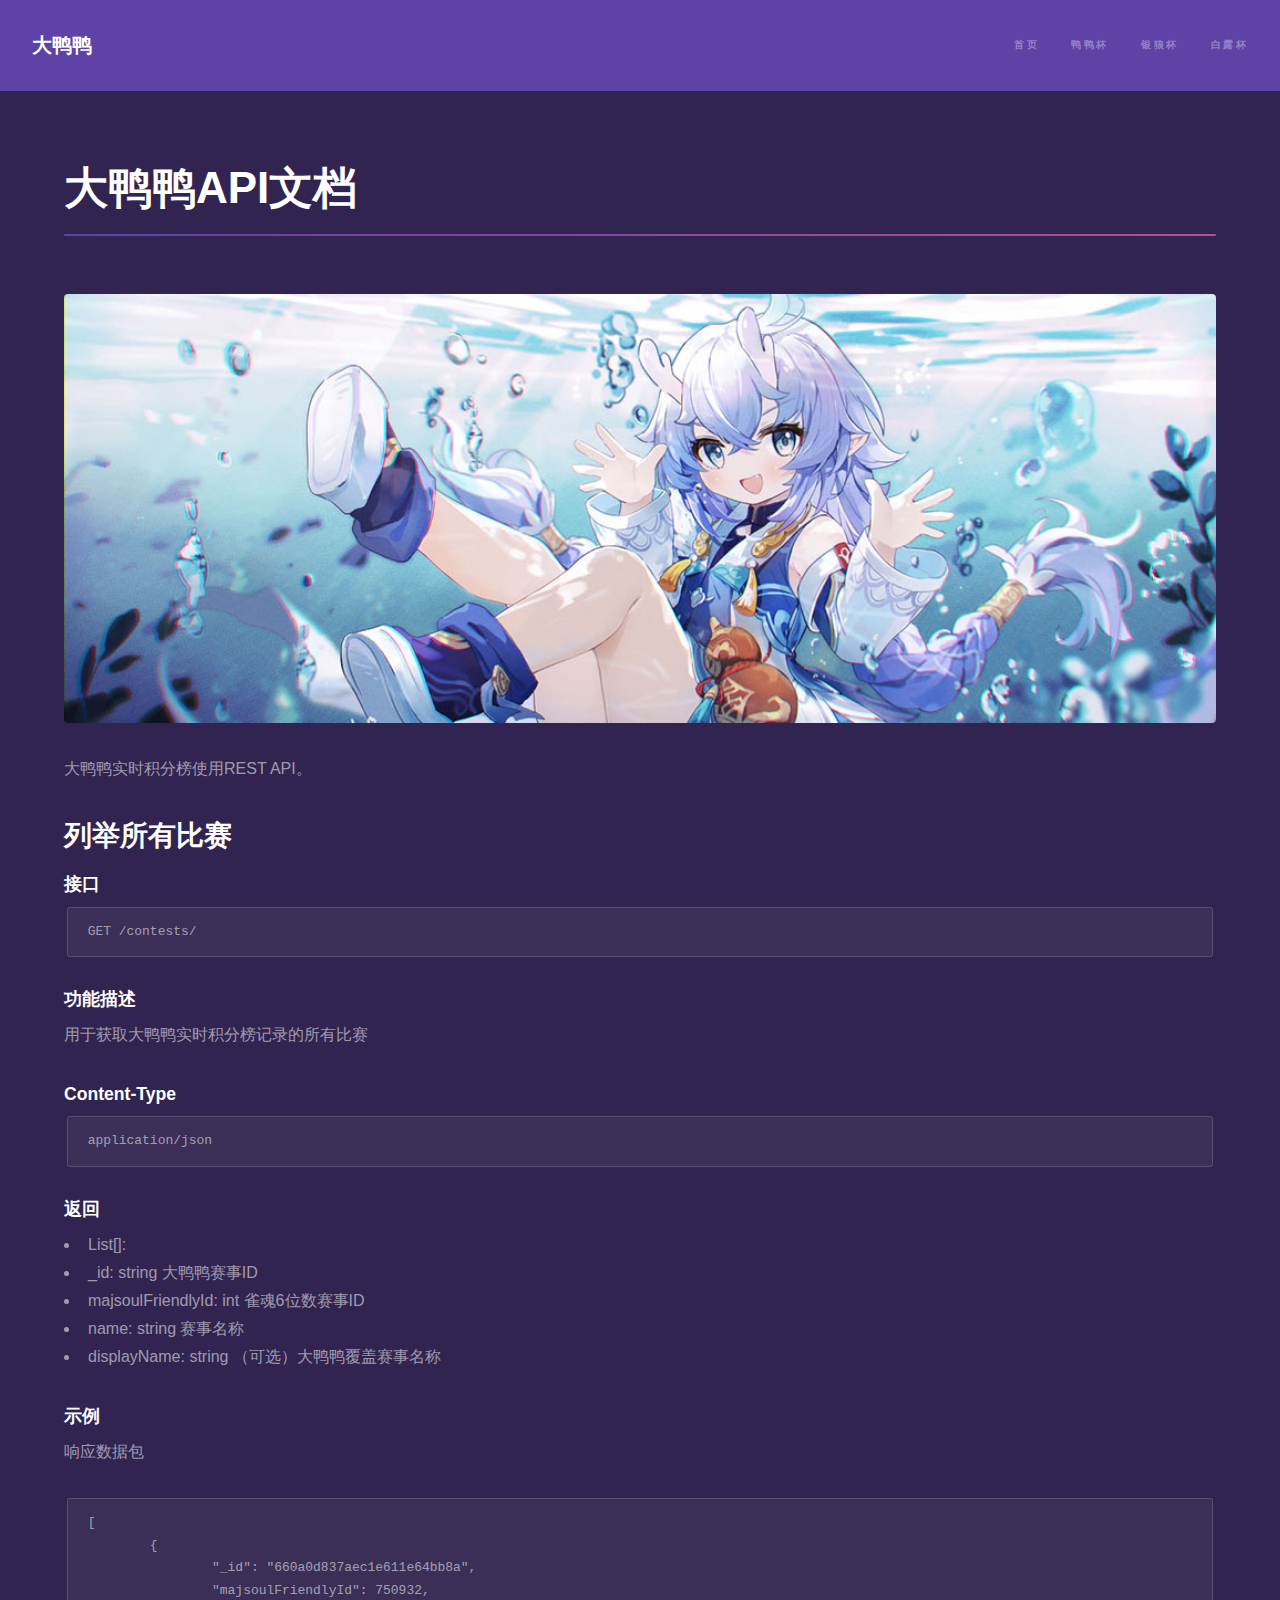
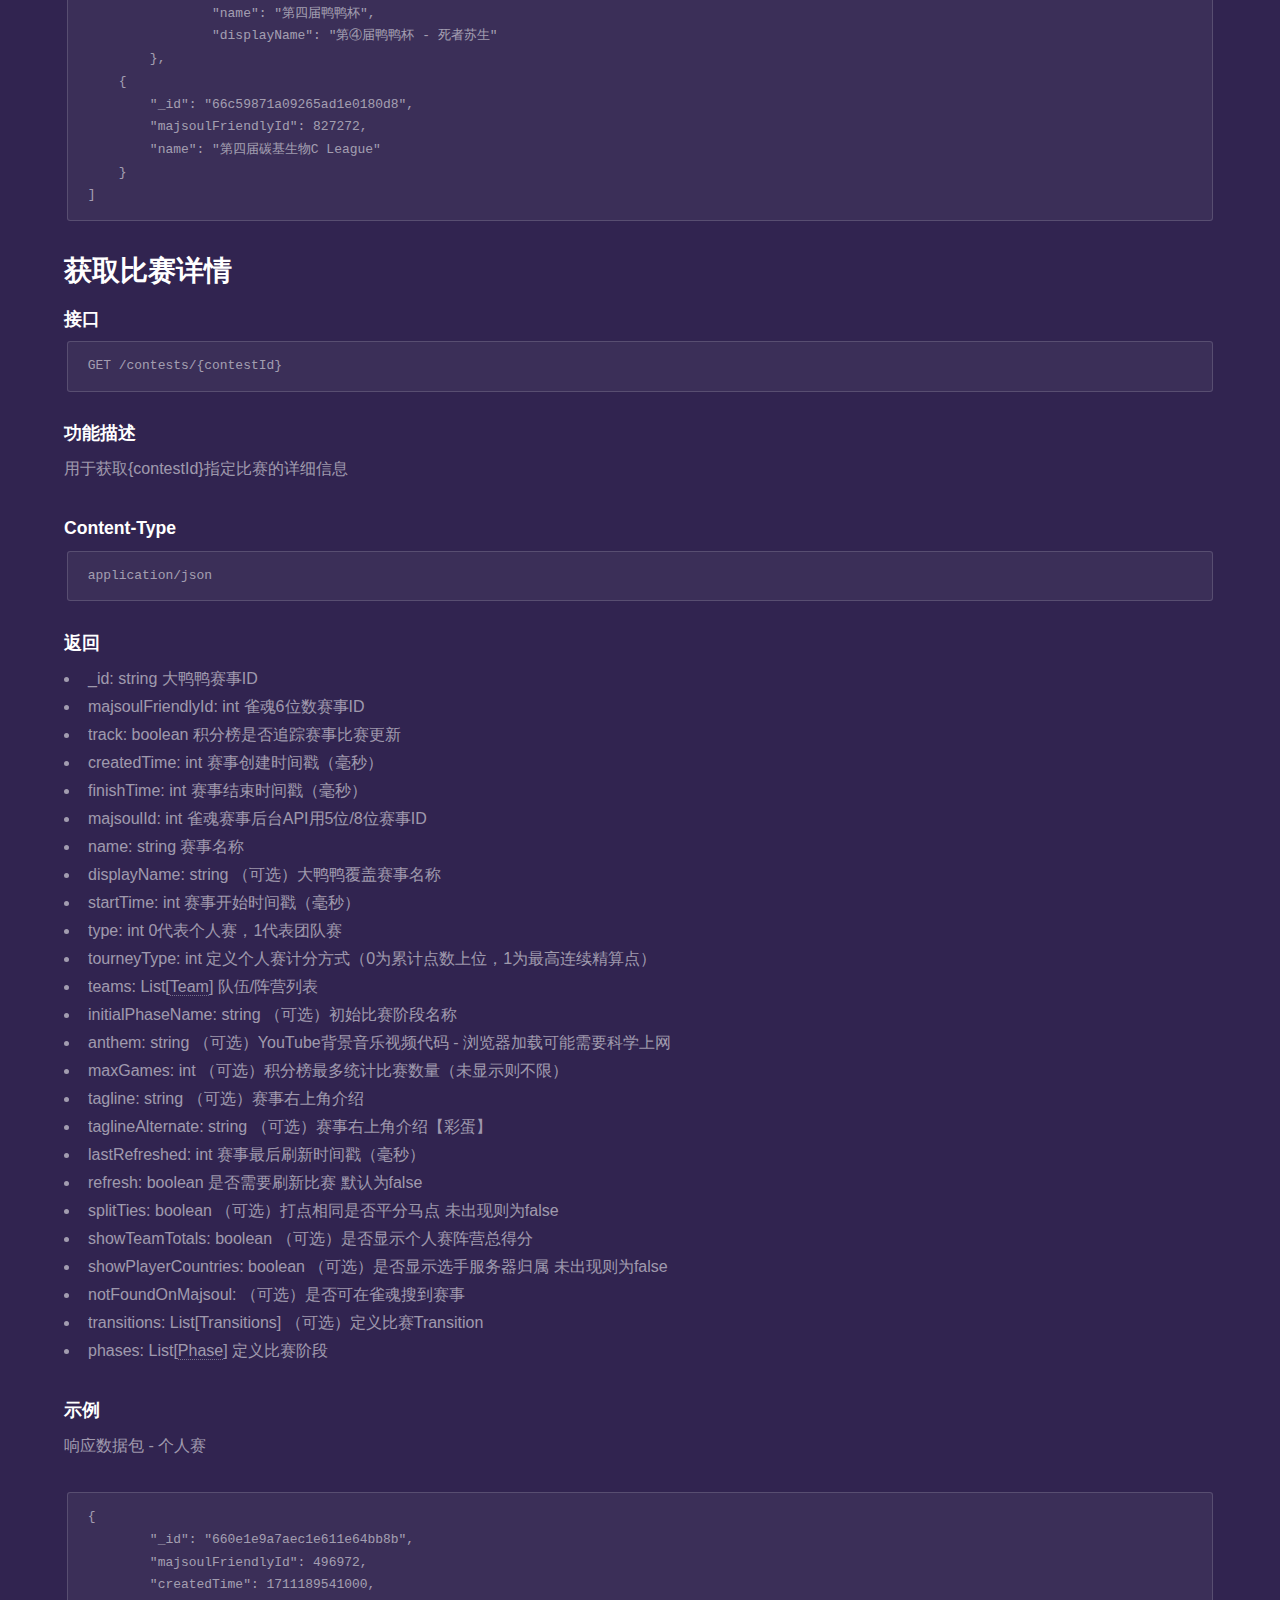
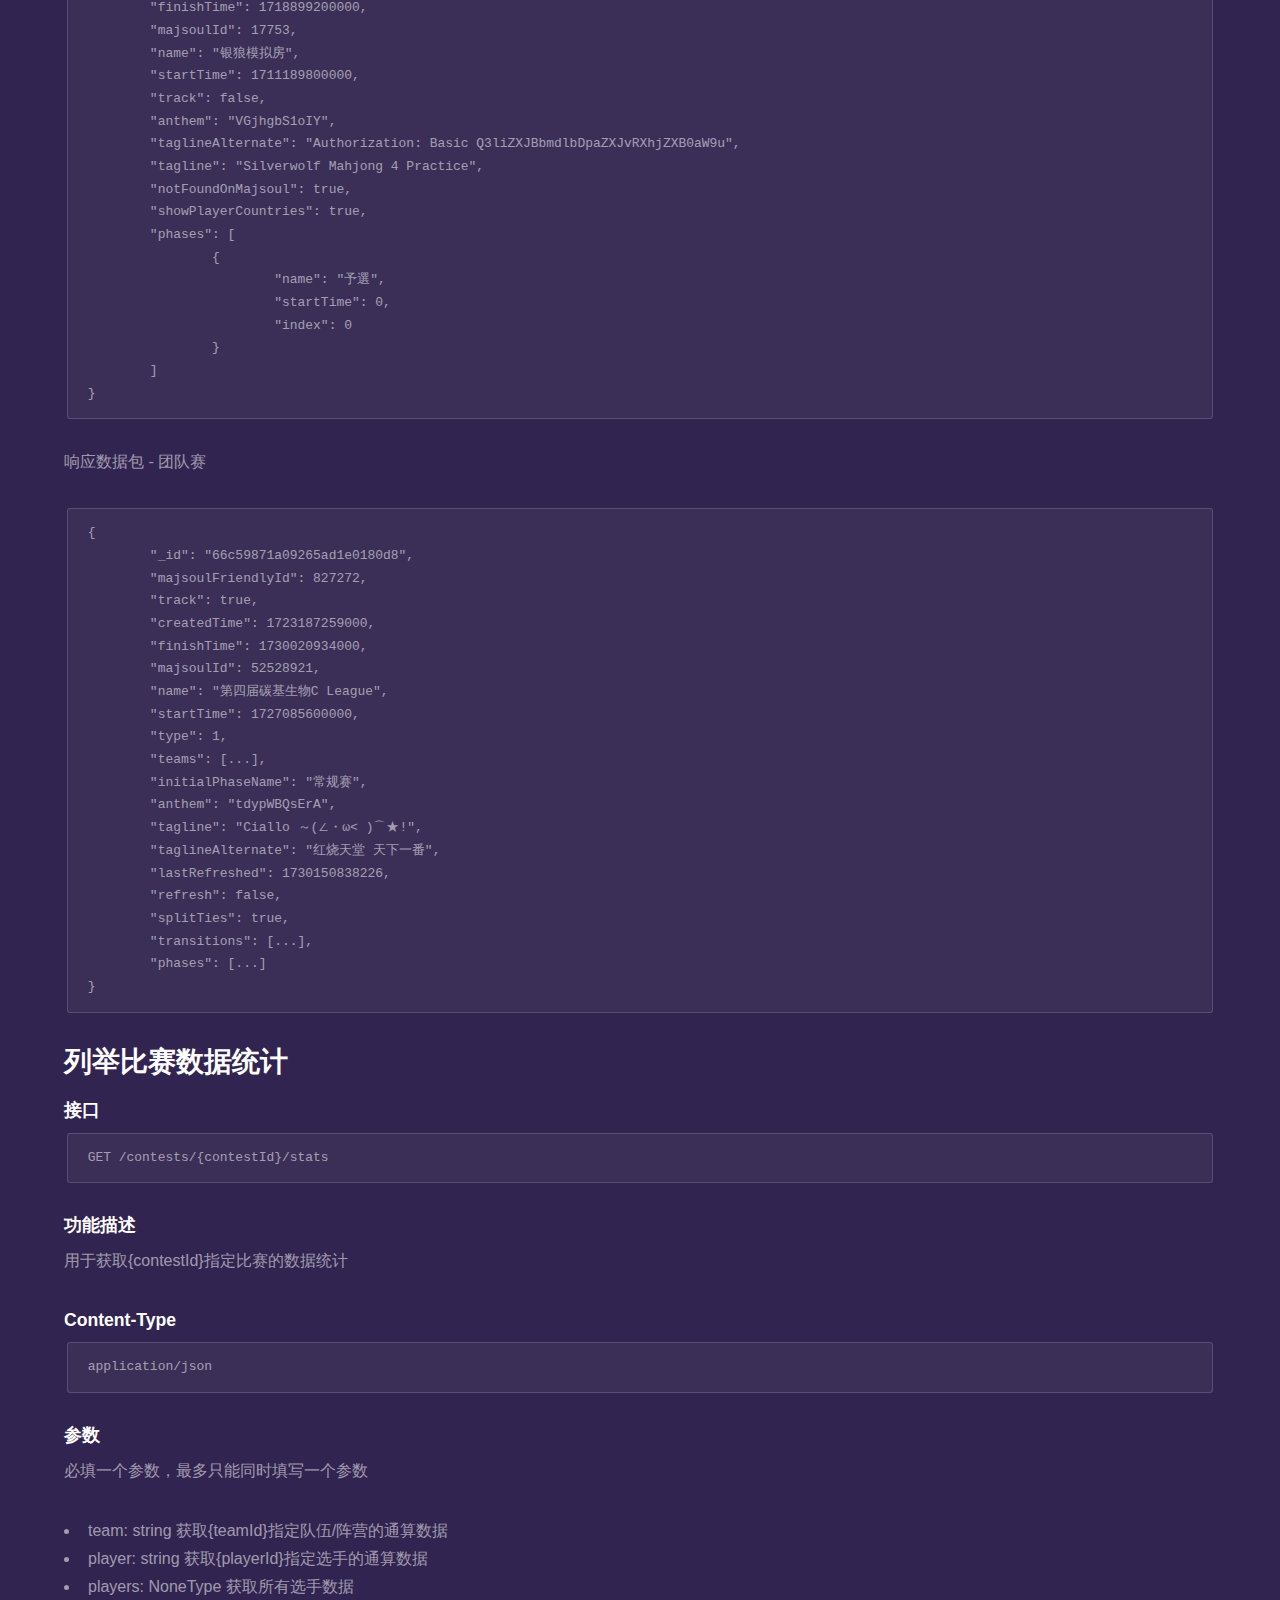
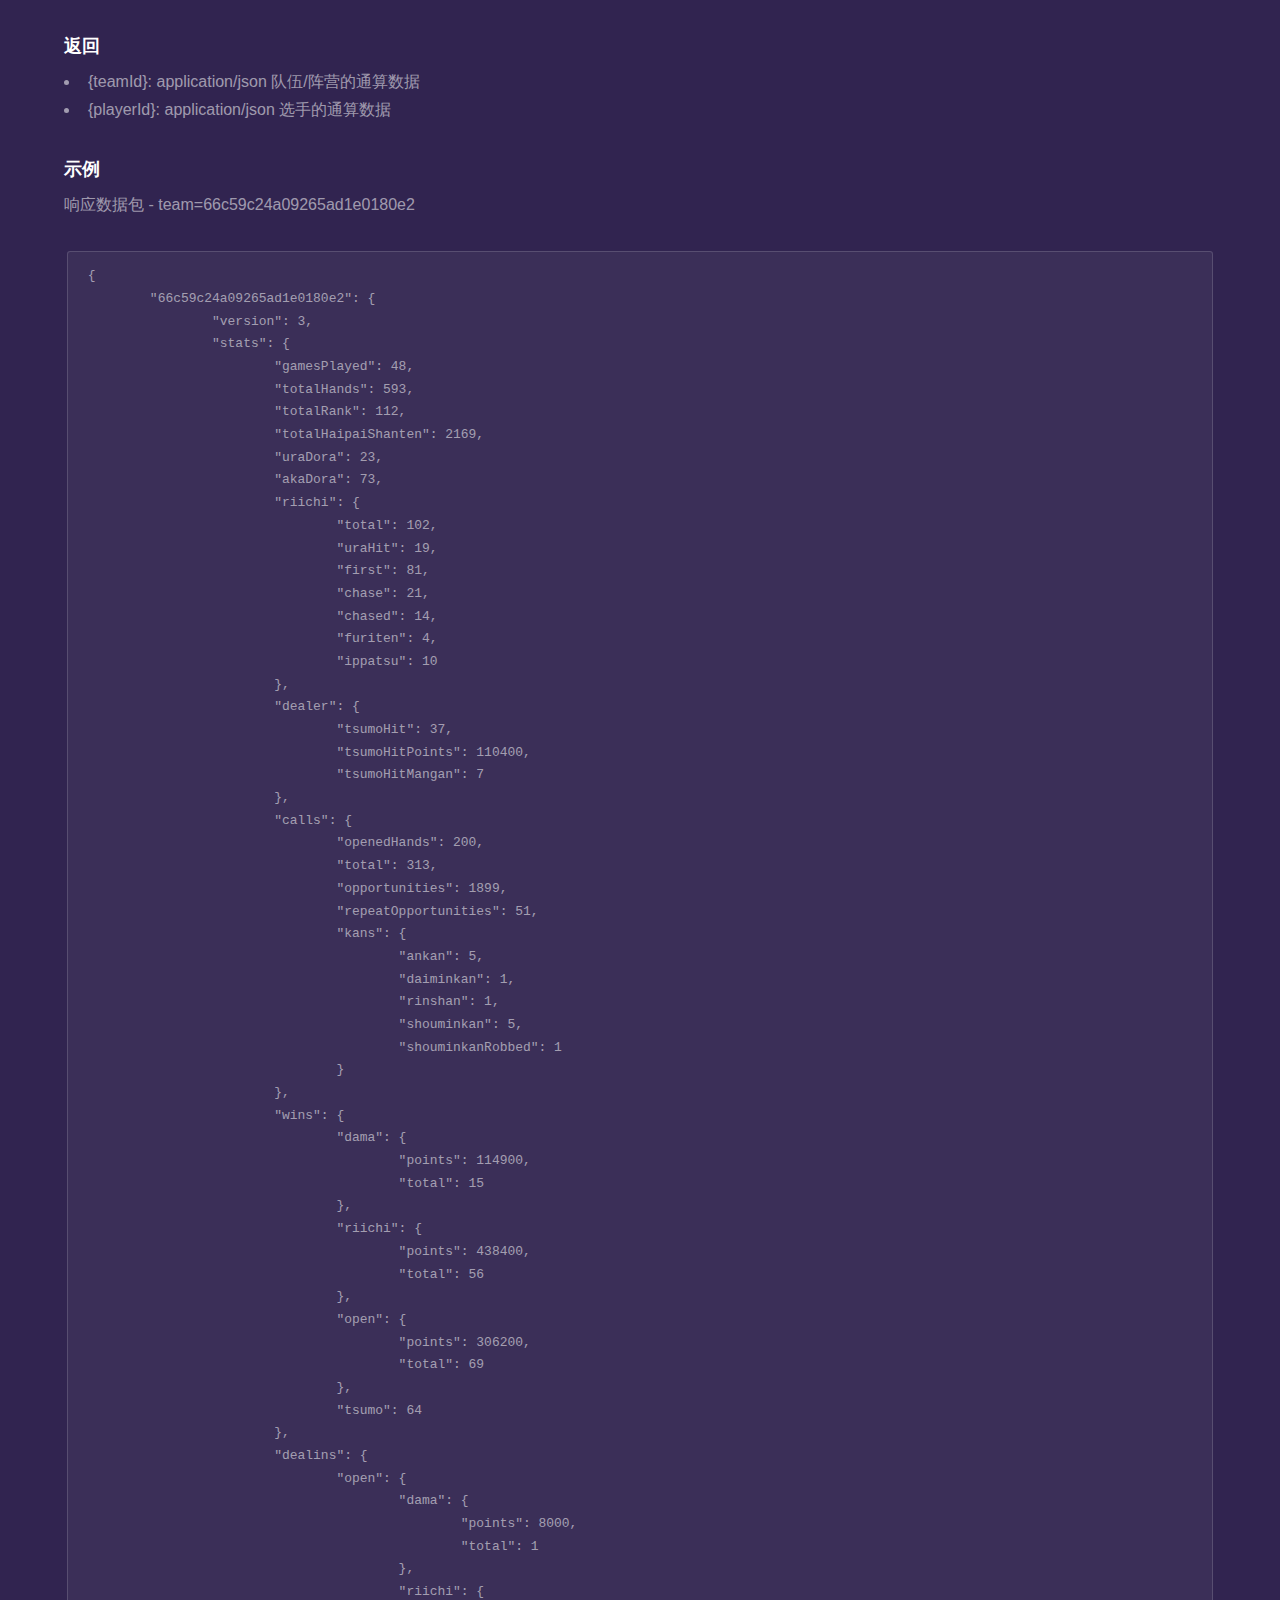
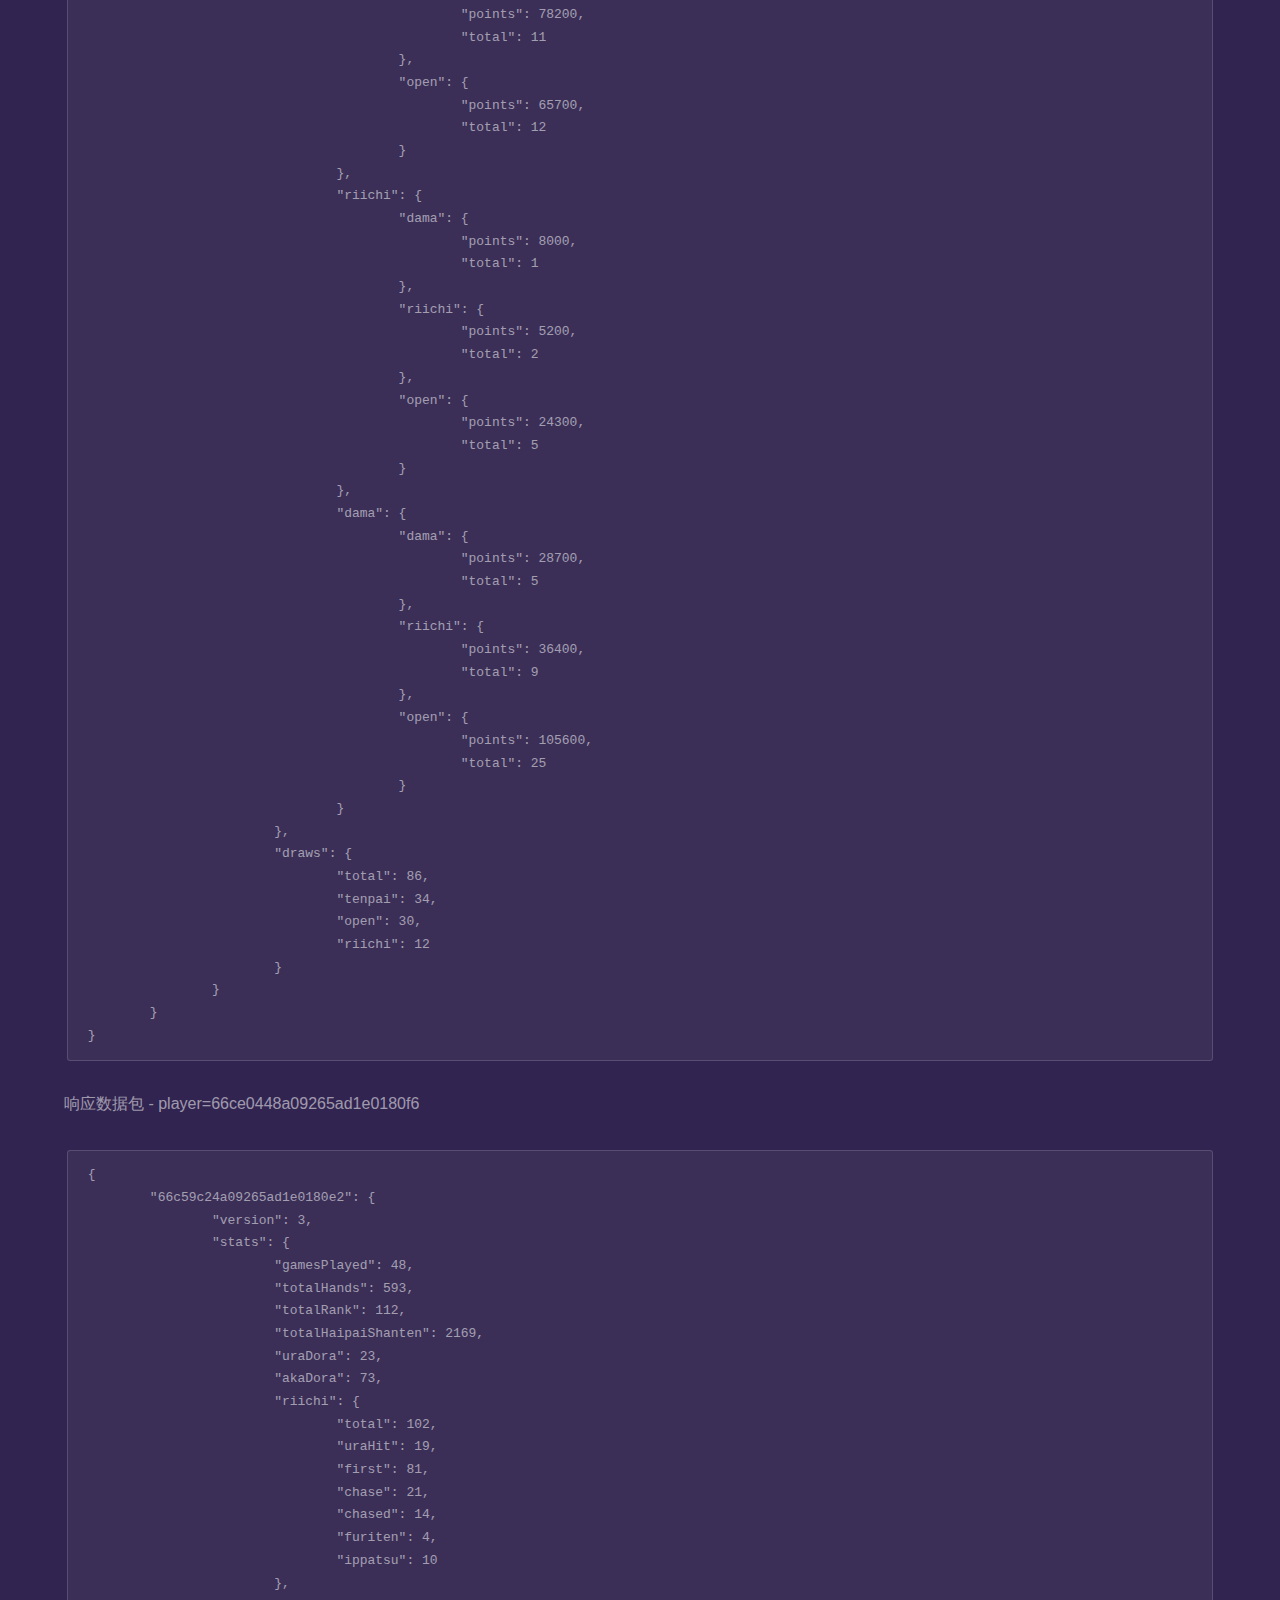
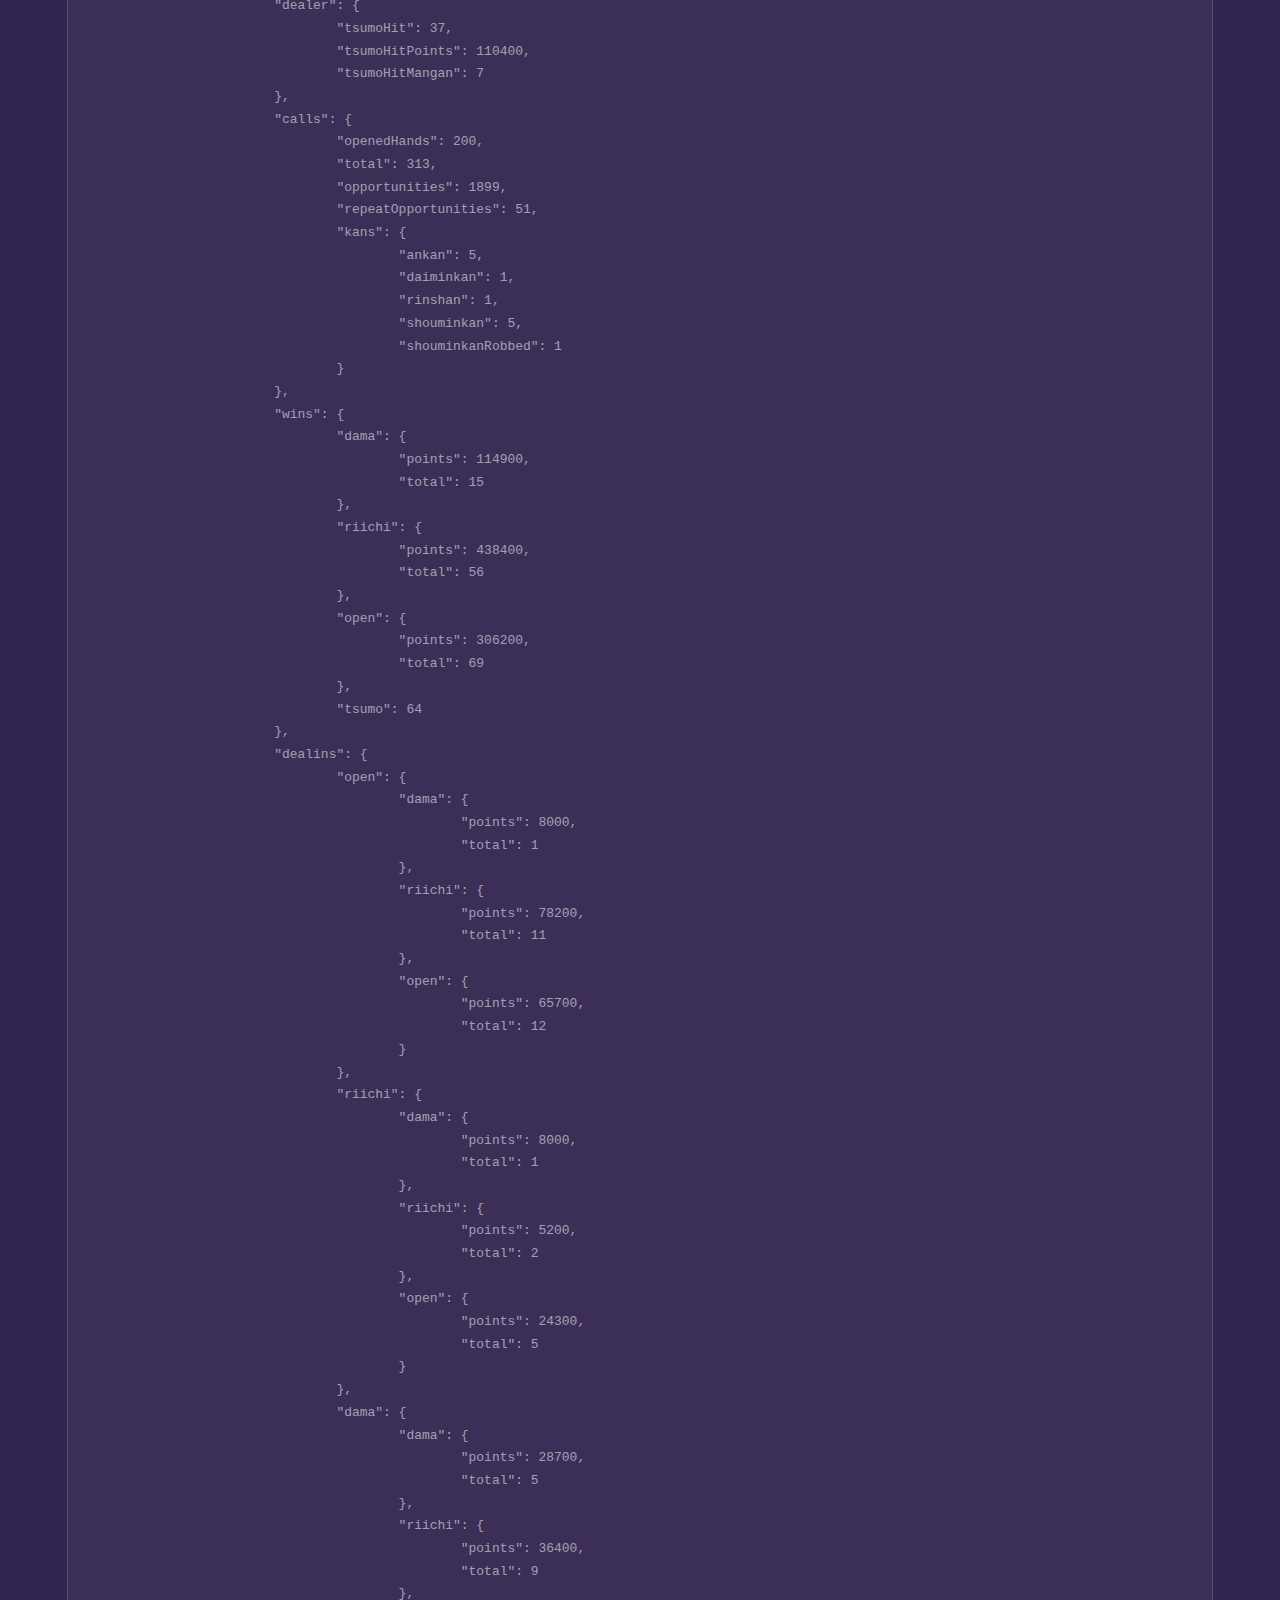
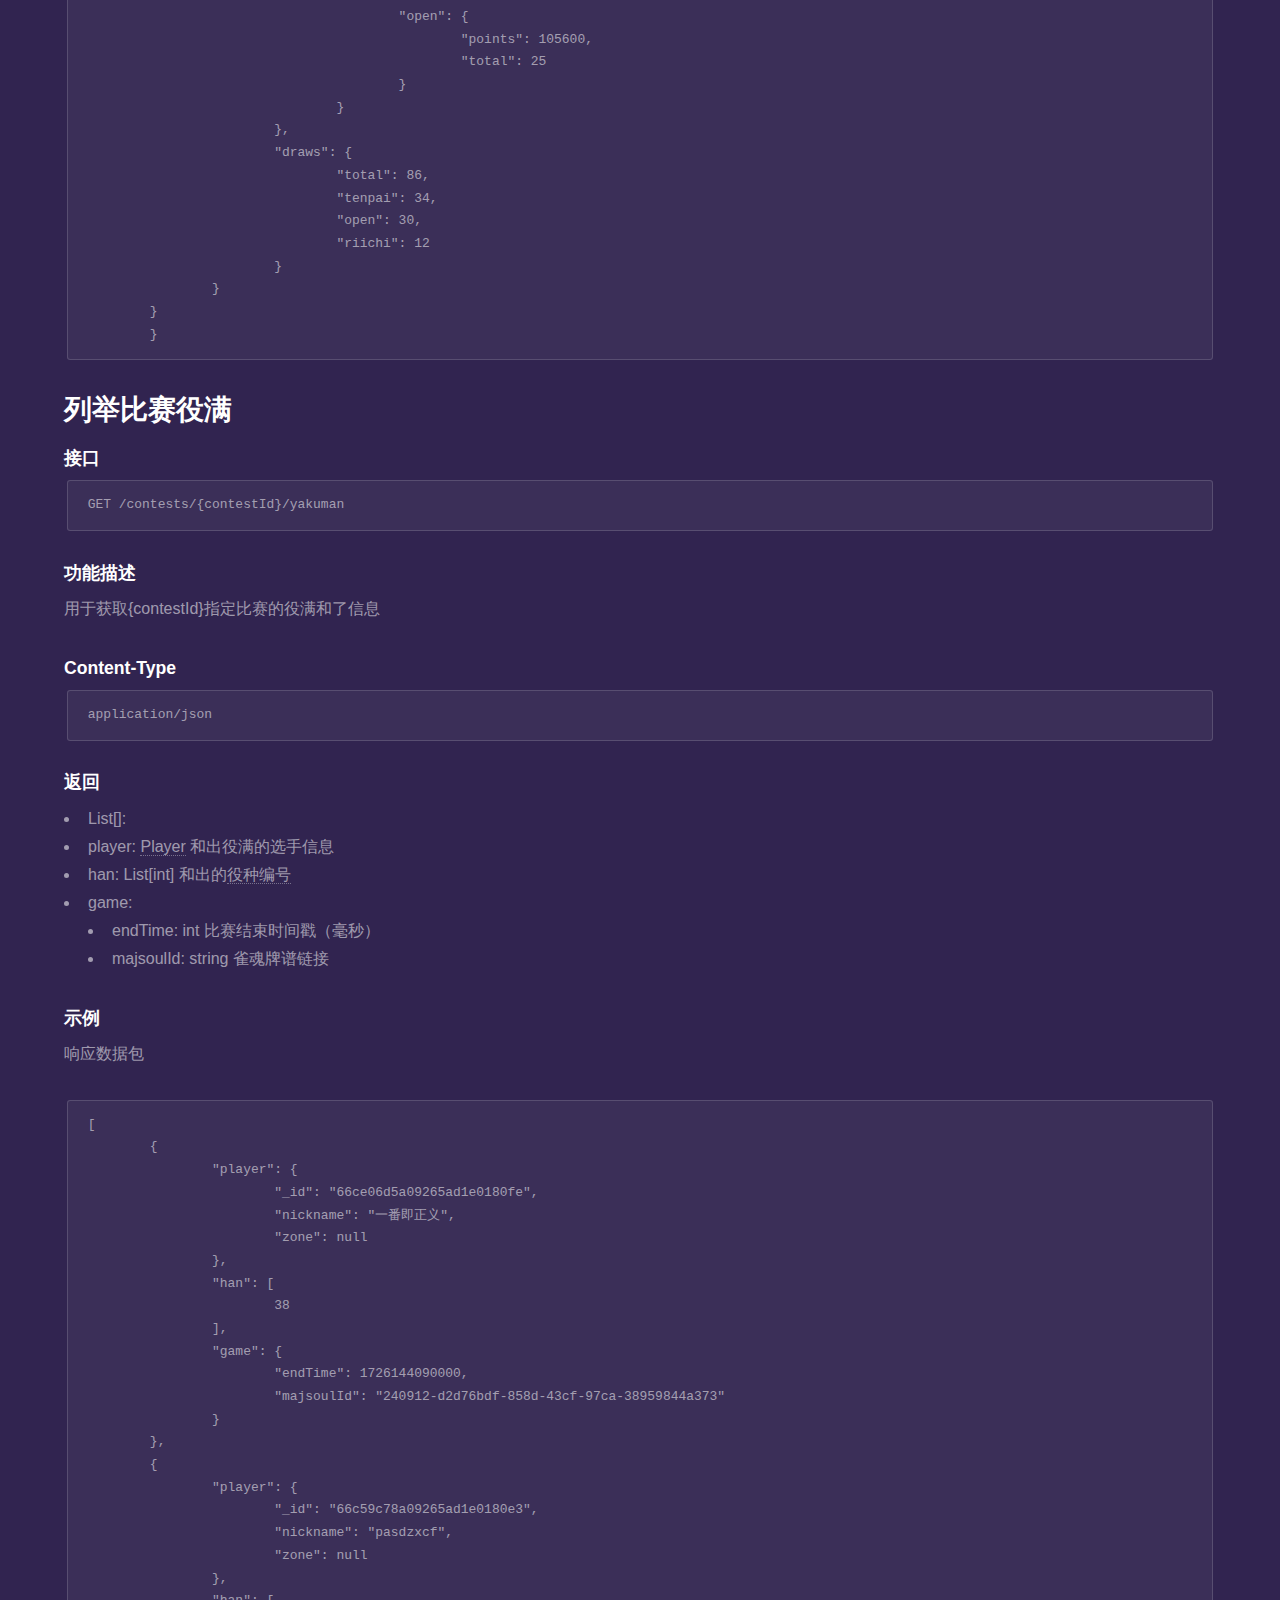
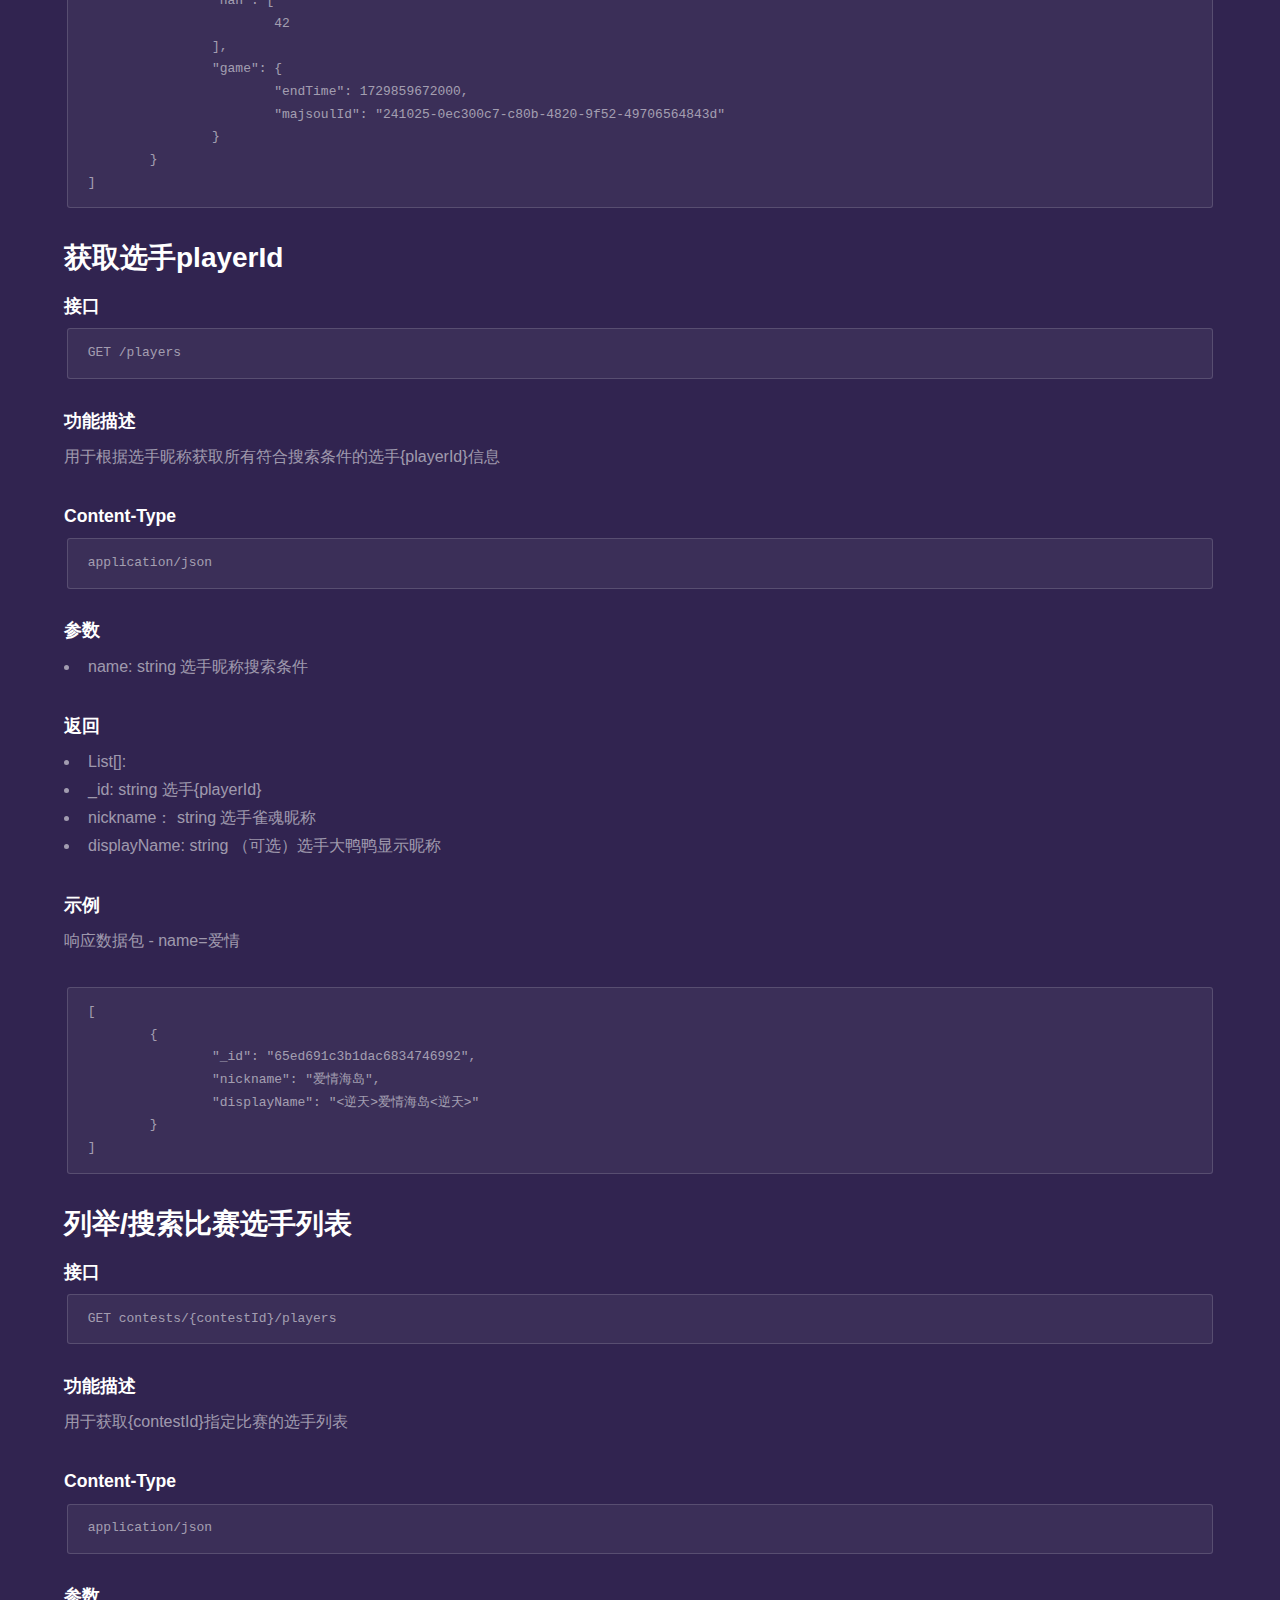
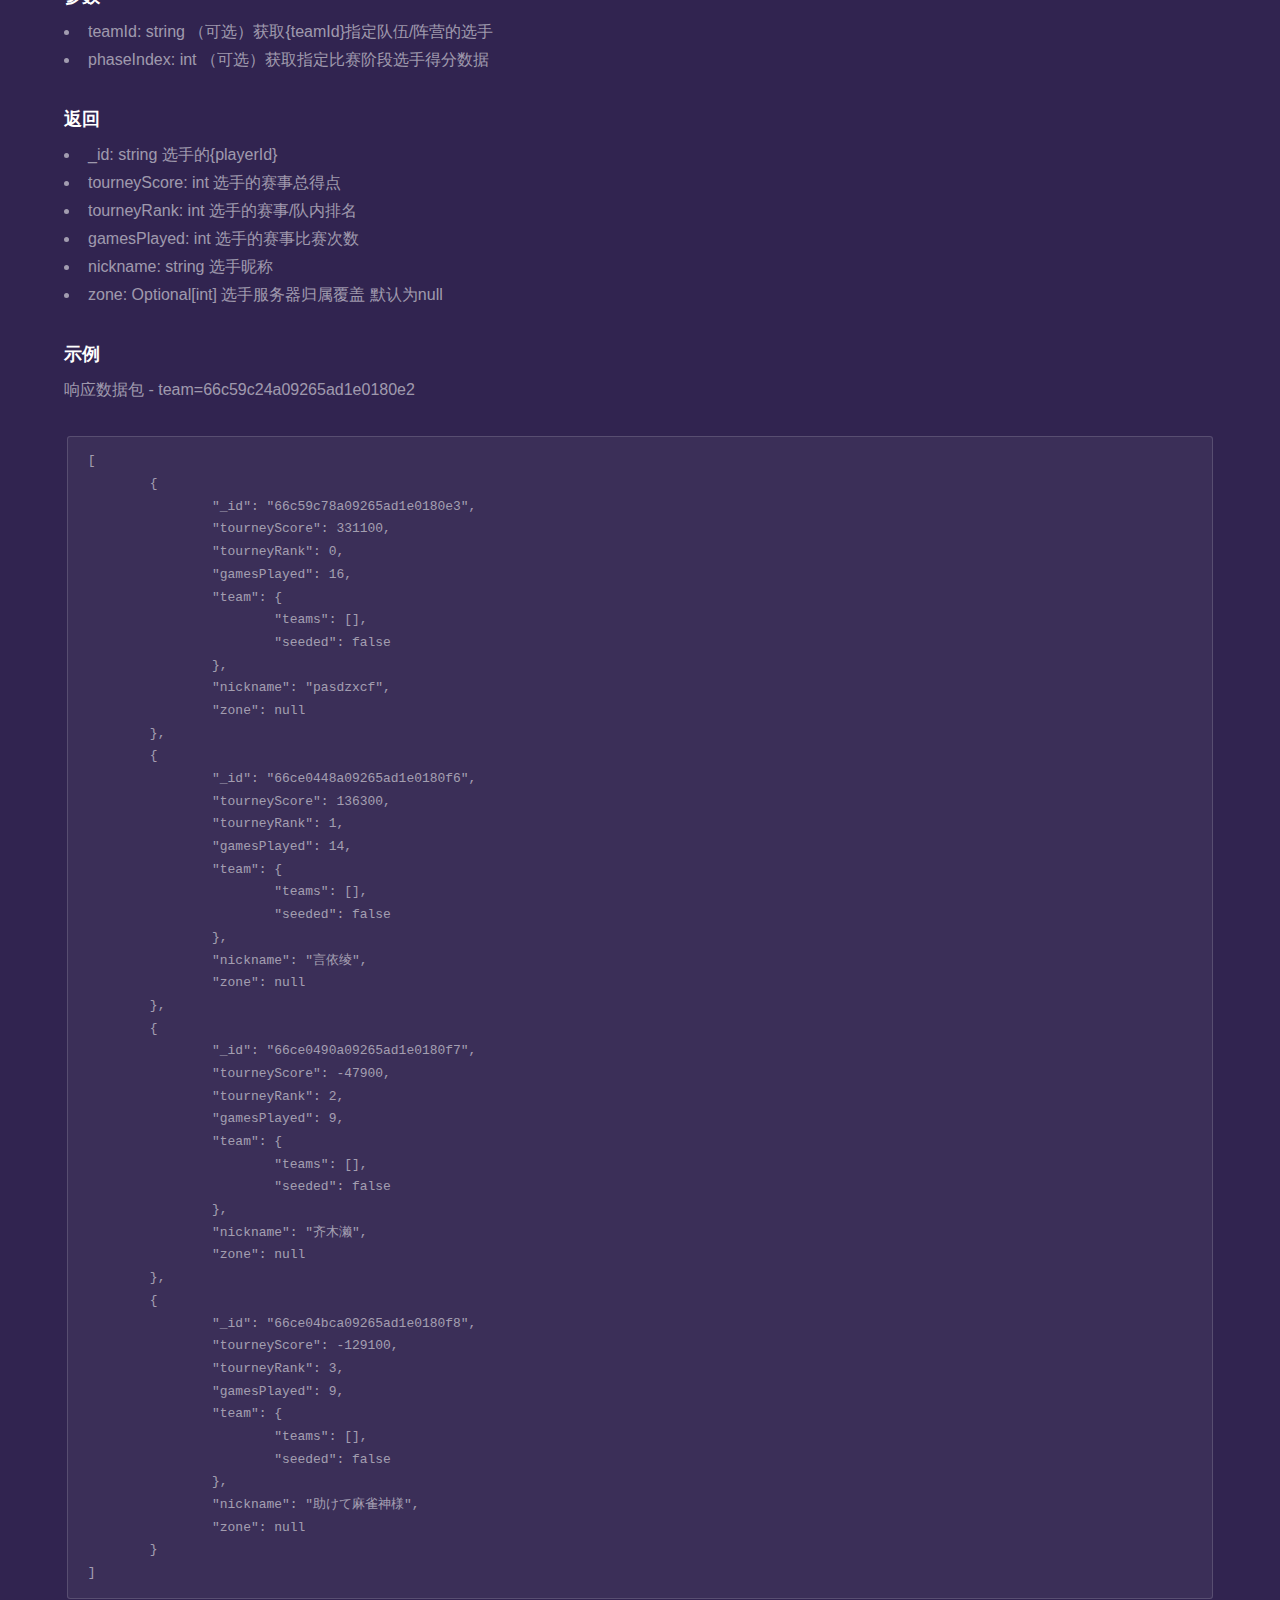
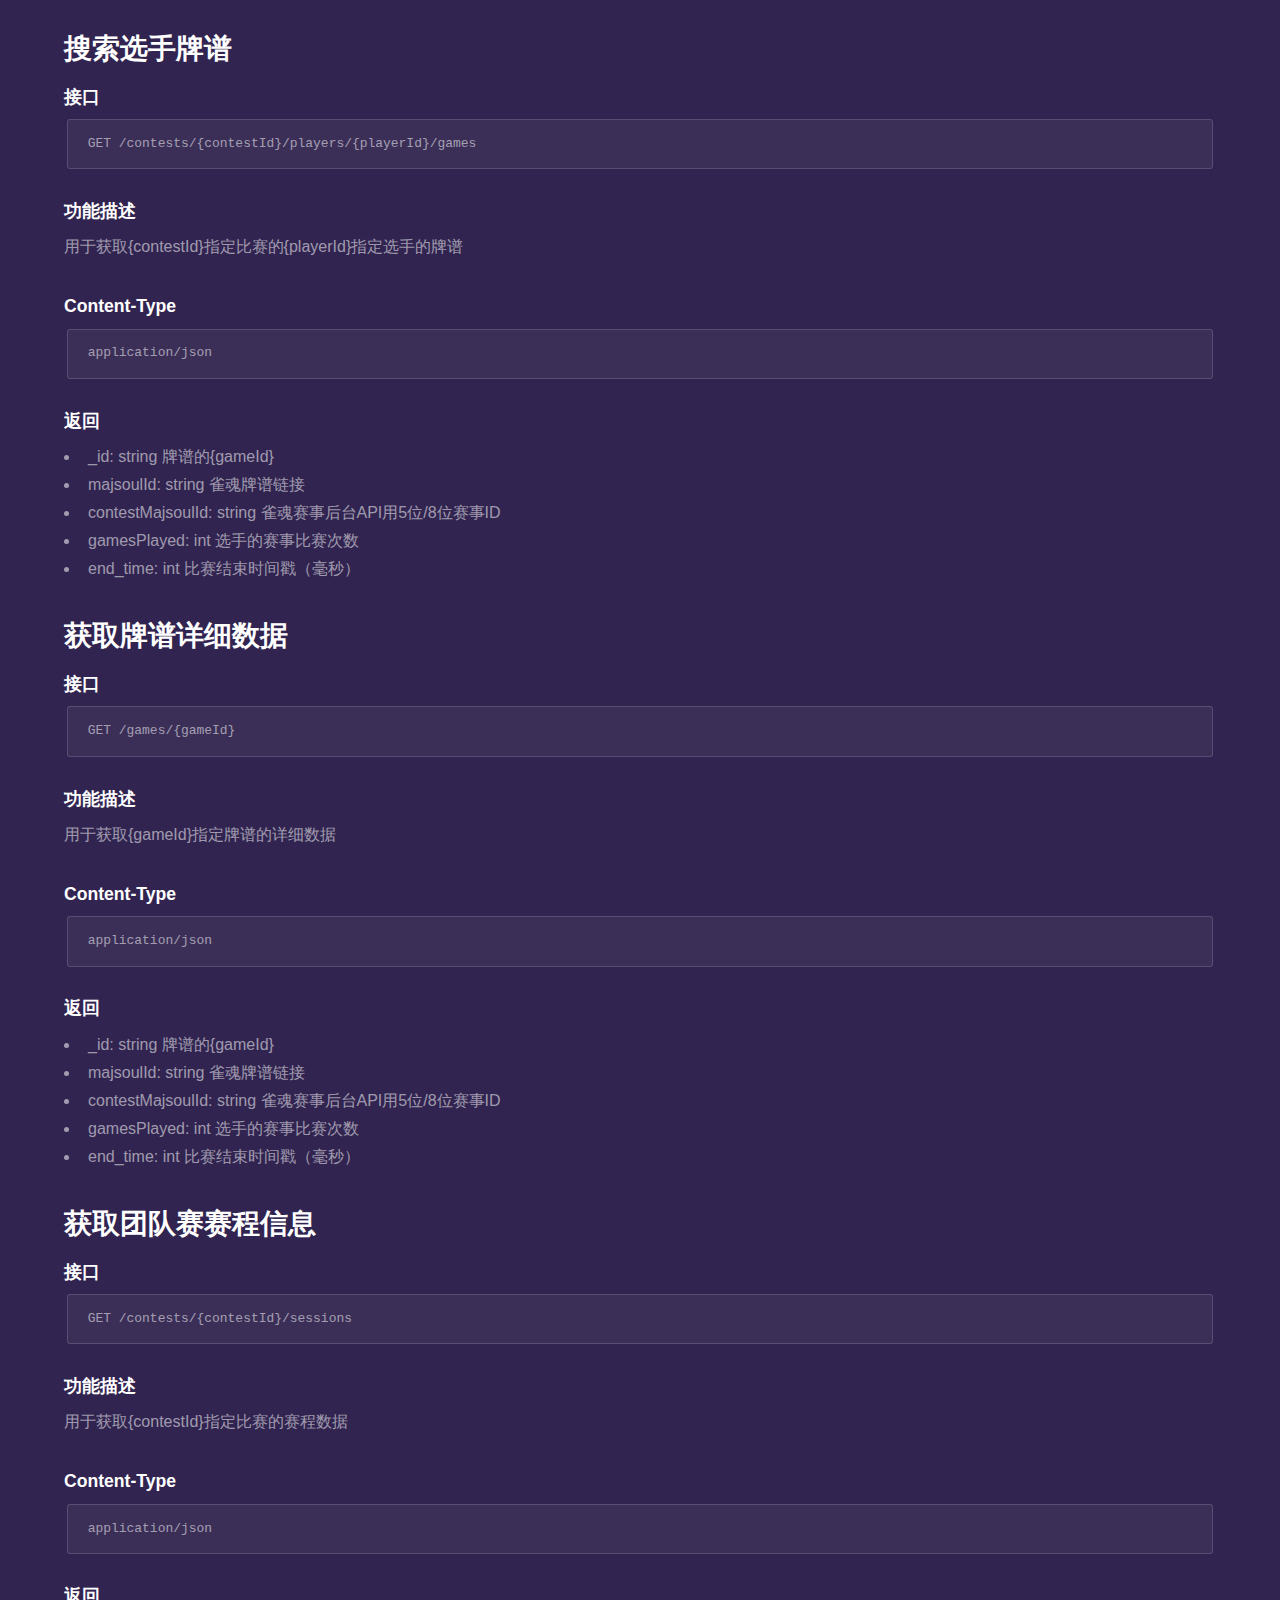
==== api.html @ 634510b1 "api doc" ====
<!DOCTYPE HTML>
<!--
	Hyperspace by HTML5 UP
	html5up.net | @ajlkn
	Free for personal and commercial use under the CCA 3.0 license (html5up.net/license)
-->
<html>
	<head>
		<title>大鸭鸭 - API文档</title>
		<meta charset="utf-8" />
		<meta name="viewport" content="width=device-width, initial-scale=1, user-scalable=no" />
		<link rel="stylesheet" href="assets/css/main.css" />
		<link rel="icon" type="image/x-icon" href="/images/favicon.ico">
		<noscript><link rel="stylesheet" href="assets/css/noscript.css" /></noscript>
	</head>
	<body class="is-preload">

		<!-- Header -->
			<header id="header">
				<a href="index.html" class="title">大鸭鸭</a>
				<nav>
					<ul>
						<li><a href="index.html">首页</a></li>
						<li><a href="yaya.html">鸭鸭杯</a></li>
						<li><a href="yinlang.html">银狼杯</a></li>
						<li><a href="bailu.html">白露杯</a></li>
					</ul>
				</nav>
			</header>

		<!-- Wrapper -->
			<div id="wrapper">

				<!-- Main -->
					<section id="main" class="wrapper">
						<div class="inner">
							<h1 class="major">大鸭鸭API文档</h1>
							<span class="image fit"><img src="images/pic04c.jpg" alt="" /></span>
							<p>大鸭鸭实时积分榜使用REST API。</p>
							<h2 id="contests-index">列举所有比赛</h2>
							<h3>接口</h3>
							<pre><code>GET /contests/</code></pre>
							<h3>功能描述</h3>
							<p>用于获取大鸭鸭实时积分榜记录的所有比赛</p>
							<h3>Content-Type</h3>
							<pre><code>application/json</code></pre>
							<h3>返回</h3>
							<ul>
								<li>List[]:</li>
								<li>_id: string 大鸭鸭赛事ID</li>
								<li>majsoulFriendlyId: int 雀魂6位数赛事ID</li>
								<li>name: string 赛事名称</li>
								<li>displayName: string （可选）大鸭鸭覆盖赛事名称</li>
							</ul>
							<h3>示例</h3>
							<p>响应数据包</p>
							<pre><code>[
	{
		"_id": "660a0d837aec1e611e64bb8a",
		"majsoulFriendlyId": 750932,
		"name": "第四届鸭鸭杯",
		"displayName": "第④届鸭鸭杯 - 死者苏生"
	},
    {
        "_id": "66c59871a09265ad1e0180d8",
        "majsoulFriendlyId": 827272,
        "name": "第四届碳基生物C League"
    }
]</code></pre>
							<h2 id="contests-get">获取比赛详情</h2>
							<h3>接口</h3>
							<pre><code>GET /contests/{contestId}</code></pre>
							<h3>功能描述</h3>
							<p>用于获取{contestId}指定比赛的详细信息</p>
							<h3>Content-Type</h3>
							<pre><code>application/json</code></pre>
							<h3>返回</h3>
							<ul>
								<li>_id: string 大鸭鸭赛事ID</li>
								<li>majsoulFriendlyId: int 雀魂6位数赛事ID</li>
								<li>track: boolean 积分榜是否追踪赛事比赛更新</li>
								<li>createdTime: int 赛事创建时间戳（毫秒）</li>
								<li>finishTime: int 赛事结束时间戳（毫秒）</li>
								<li>majsoulId: int 雀魂赛事后台API用5位/8位赛事ID</li>
								<li>name: string 赛事名称</li>
								<li>displayName: string （可选）大鸭鸭覆盖赛事名称</li>
								<li>startTime: int 赛事开始时间戳（毫秒）</li>
								<li>type: int 0代表个人赛，1代表团队赛</li>
								<li>tourneyType: int 定义个人赛计分方式（0为累计点数上位，1为最高连续精算点）</li>
								<li>teams: List[<a href="#team">Team</a>] 队伍/阵营列表</li>
								<li>initialPhaseName: string （可选）初始比赛阶段名称</li>
								<li>anthem: string （可选）YouTube背景音乐视频代码 - 浏览器加载可能需要科学上网</li>
								<li>maxGames: int （可选）积分榜最多统计比赛数量（未显示则不限）</li>
								<li>tagline: string （可选）赛事右上角介绍</li>
								<li>taglineAlternate: string （可选）赛事右上角介绍【彩蛋】</li>
								<li>lastRefreshed: int 赛事最后刷新时间戳（毫秒）</li>
								<li>refresh: boolean 是否需要刷新比赛 默认为false</li>
								<li>splitTies: boolean （可选）打点相同是否平分马点 未出现则为false</li>
								<li>showTeamTotals: boolean （可选）是否显示个人赛阵营总得分</li>
								<li>showPlayerCountries: boolean （可选）是否显示选手服务器归属 未出现则为false</li>
								<li>notFoundOnMajsoul: （可选）是否可在雀魂搜到赛事</li>
								<li>transitions: List[Transitions] （可选）定义比赛Transition</li>
								<li>phases: List[<a href="#">Phase</a>] 定义比赛阶段</li>
							</ul>
							<h3>示例</h3>
							<p>响应数据包 - 个人赛</p>
							<pre><code>{
	"_id": "660e1e9a7aec1e611e64bb8b",
	"majsoulFriendlyId": 496972,
	"createdTime": 1711189541000,
	"finishTime": 1718899200000,
	"majsoulId": 17753,
	"name": "银狼模拟房",
	"startTime": 1711189800000,
	"track": false,
	"anthem": "VGjhgbS1oIY",
	"taglineAlternate": "Authorization: Basic Q3liZXJBbmdlbDpaZXJvRXhjZXB0aW9u",
	"tagline": "Silverwolf Mahjong 4 Practice",
	"notFoundOnMajsoul": true,
	"showPlayerCountries": true,
	"phases": [
		{
			"name": "予選",
			"startTime": 0,
			"index": 0
		}
	]
}</code></pre>
							<p>响应数据包 - 团队赛</p>
							<pre><code>{
	"_id": "66c59871a09265ad1e0180d8",
	"majsoulFriendlyId": 827272,
	"track": true,
	"createdTime": 1723187259000,
	"finishTime": 1730020934000,
	"majsoulId": 52528921,
	"name": "第四届碳基生物C League",
	"startTime": 1727085600000,
	"type": 1,
	"teams": [...],
	"initialPhaseName": "常规赛",
	"anthem": "tdypWBQsErA",
	"tagline": "Ciallo ～(∠・ω< )⌒★!",
	"taglineAlternate": "红烧天堂 天下一番",
	"lastRefreshed": 1730150838226,
	"refresh": false,
	"splitTies": true,
	"transitions": [...],
	"phases": [...]
}</code></pre>							
							<h2 id="contests-stats">列举比赛数据统计</h2>
							<h3>接口</h3>
							<pre><code>GET /contests/{contestId}/stats</code></pre>
							<h3>功能描述</h3>
							<p>用于获取{contestId}指定比赛的数据统计</p>
							<h3>Content-Type</h3>
							<pre><code>application/json</code></pre>
							<h3>参数</h3>
							<p>必填一个参数，最多只能同时填写一个参数</p>
							<ul>
								<li>team: string 获取{teamId}指定队伍/阵营的通算数据</li>
								<li>player: string 获取{playerId}指定选手的通算数据</li>
								<li>players: NoneType 获取所有选手数据</li>
							</ul>
							<h3>返回</h3>
							<ul>
								<li>{teamId}: application/json 队伍/阵营的通算数据</li>
								<li>{playerId}: application/json 选手的通算数据</li>
							</ul>
							<h3>示例</h3>
							<p>响应数据包 - team=66c59c24a09265ad1e0180e2</p>
							<pre><code>{
	"66c59c24a09265ad1e0180e2": {
		"version": 3,
		"stats": {
			"gamesPlayed": 48,
			"totalHands": 593,
			"totalRank": 112,
			"totalHaipaiShanten": 2169,
			"uraDora": 23,
			"akaDora": 73,
			"riichi": {
				"total": 102,
				"uraHit": 19,
				"first": 81,
				"chase": 21,
				"chased": 14,
				"furiten": 4,
				"ippatsu": 10
			},
			"dealer": {
				"tsumoHit": 37,
				"tsumoHitPoints": 110400,
				"tsumoHitMangan": 7
			},
			"calls": {
				"openedHands": 200,
				"total": 313,
				"opportunities": 1899,
				"repeatOpportunities": 51,
				"kans": {
					"ankan": 5,
					"daiminkan": 1,
					"rinshan": 1,
					"shouminkan": 5,
					"shouminkanRobbed": 1
				}
			},
			"wins": {
				"dama": {
					"points": 114900,
					"total": 15
				},
				"riichi": {
					"points": 438400,
					"total": 56
				},
				"open": {
					"points": 306200,
					"total": 69
				},
				"tsumo": 64
			},
			"dealins": {
				"open": {
					"dama": {
						"points": 8000,
						"total": 1
					},
					"riichi": {
						"points": 78200,
						"total": 11
					},
					"open": {
						"points": 65700,
						"total": 12
					}
				},
				"riichi": {
					"dama": {
						"points": 8000,
						"total": 1
					},
					"riichi": {
						"points": 5200,
						"total": 2
					},
					"open": {
						"points": 24300,
						"total": 5
					}
				},
				"dama": {
					"dama": {
						"points": 28700,
						"total": 5
					},
					"riichi": {
						"points": 36400,
						"total": 9
					},
					"open": {
						"points": 105600,
						"total": 25
					}
				}
			},
			"draws": {
				"total": 86,
				"tenpai": 34,
				"open": 30,
				"riichi": 12
			}
		}
	}
}</code></pre>
							<p>响应数据包 - player=66ce0448a09265ad1e0180f6</p>
							<pre><code>{
	"66c59c24a09265ad1e0180e2": {
		"version": 3,
		"stats": {
			"gamesPlayed": 48,
			"totalHands": 593,
			"totalRank": 112,
			"totalHaipaiShanten": 2169,
			"uraDora": 23,
			"akaDora": 73,
			"riichi": {
				"total": 102,
				"uraHit": 19,
				"first": 81,
				"chase": 21,
				"chased": 14,
				"furiten": 4,
				"ippatsu": 10
			},
			"dealer": {
				"tsumoHit": 37,
				"tsumoHitPoints": 110400,
				"tsumoHitMangan": 7
			},
			"calls": {
				"openedHands": 200,
				"total": 313,
				"opportunities": 1899,
				"repeatOpportunities": 51,
				"kans": {
					"ankan": 5,
					"daiminkan": 1,
					"rinshan": 1,
					"shouminkan": 5,
					"shouminkanRobbed": 1
				}
			},
			"wins": {
				"dama": {
					"points": 114900,
					"total": 15
				},
				"riichi": {
					"points": 438400,
					"total": 56
				},
				"open": {
					"points": 306200,
					"total": 69
				},
				"tsumo": 64
			},
			"dealins": {
				"open": {
					"dama": {
						"points": 8000,
						"total": 1
					},
					"riichi": {
						"points": 78200,
						"total": 11
					},
					"open": {
						"points": 65700,
						"total": 12
					}
				},
				"riichi": {
					"dama": {
						"points": 8000,
						"total": 1
					},
					"riichi": {
						"points": 5200,
						"total": 2
					},
					"open": {
						"points": 24300,
						"total": 5
					}
				},
				"dama": {
					"dama": {
						"points": 28700,
						"total": 5
					},
					"riichi": {
						"points": 36400,
						"total": 9
					},
					"open": {
						"points": 105600,
						"total": 25
					}
				}
			},
			"draws": {
				"total": 86,
				"tenpai": 34,
				"open": 30,
				"riichi": 12
			}
		}
	}
	}</code></pre>
							<h2 id="contests-yakuman">列举比赛役满</h2>
							<h3>接口</h3>
							<pre><code>GET /contests/{contestId}/yakuman</code></pre>
							<h3>功能描述</h3>
							<p>用于获取{contestId}指定比赛的役满和了信息</p>
							<h3>Content-Type</h3>
							<pre><code>application/json</code></pre>
							<h3>返回</h3>
							<ul>
								<li>List[]:</li>
								<li>player: <a href="#player">Player</a> 和出役满的选手信息</li>
								<li>han: List[int] 和出的<a href="yakumanhan.txt" target="_blank">役种编号</a></li>
								<li>game: <ul>
									<li>endTime: int 比赛结束时间戳（毫秒）</li>
									<li>majsoulId: string 雀魂牌谱链接</li>
								</ul></li>
							</ul>
							<h3>示例</h3>
							<p>响应数据包</p>
							<pre><code>[
	{
		"player": {
			"_id": "66ce06d5a09265ad1e0180fe",
			"nickname": "一番即正义",
			"zone": null
		},
		"han": [
			38
		],
		"game": {
			"endTime": 1726144090000,
			"majsoulId": "240912-d2d76bdf-858d-43cf-97ca-38959844a373"
		}
	},
	{
		"player": {
			"_id": "66c59c78a09265ad1e0180e3",
			"nickname": "pasdzxcf",
			"zone": null
		},
		"han": [
			42
		],
		"game": {
			"endTime": 1729859672000,
			"majsoulId": "241025-0ec300c7-c80b-4820-9f52-49706564843d"
		}
	}
]</code></pre>
							<h2 id="players-getplayer">获取选手playerId</h2>
							<h3>接口</h3>
							<pre><code>GET /players</code></pre>
							<h3>功能描述</h3>
							<p>用于根据选手昵称获取所有符合搜索条件的选手{playerId}信息</p>
							<h3>Content-Type</h3>
							<pre><code>application/json</code></pre>
							<h3>参数</h3>
							<ul>
								<li>name: string 选手昵称搜索条件</li>
							</ul>
							<h3>返回</h3>
							<ul>
								<li>List[]:</li>
								<li>_id: string 选手{playerId}</li>
								<li>nickname： string 选手雀魂昵称</li>
								<li>displayName: string （可选）选手大鸭鸭显示昵称</li>
							</ul>
							<h3>示例</h3>
							<p>响应数据包 - name=爱情</p>
							<pre><code>[
	{
		"_id": "65ed691c3b1dac6834746992",
		"nickname": "爱情海岛",
		"displayName": "<逆天>爱情海岛<逆天>"
	}
]</code></pre>
							<h2 id="contests-players-index">列举/搜索比赛选手列表</h2>
							<h3>接口</h3>
							<pre><code>GET contests/{contestId}/players</code></pre>
							<h3>功能描述</h3>
							<p>用于获取{contestId}指定比赛的选手列表</p>
							<h3>Content-Type</h3>
							<pre><code>application/json</code></pre>
							<h3>参数</h3>
							<ul>
								<li>teamId: string （可选）获取{teamId}指定队伍/阵营的选手</li>
								<li>phaseIndex: int （可选）获取指定比赛阶段选手得分数据</li>
							</ul>
							<h3>返回</h3>
							<ul>
								<li>_id: string 选手的{playerId}</li>
								<li>tourneyScore: int 选手的赛事总得点</li>
								<li>tourneyRank: int 选手的赛事/队内排名</li>
								<li>gamesPlayed: int 选手的赛事比赛次数</li>
								<li>nickname: string 选手昵称</li>
								<li>zone: Optional[int] 选手服务器归属覆盖 默认为null</li>
							</ul>
							<h3>示例</h3>
							<p>响应数据包 - team=66c59c24a09265ad1e0180e2</p>
							<pre><code>[
	{
		"_id": "66c59c78a09265ad1e0180e3",
		"tourneyScore": 331100,
		"tourneyRank": 0,
		"gamesPlayed": 16,
		"team": {
			"teams": [],
			"seeded": false
		},
		"nickname": "pasdzxcf",
		"zone": null
	},
	{
		"_id": "66ce0448a09265ad1e0180f6",
		"tourneyScore": 136300,
		"tourneyRank": 1,
		"gamesPlayed": 14,
		"team": {
			"teams": [],
			"seeded": false
		},
		"nickname": "言依绫",
		"zone": null
	},
	{
		"_id": "66ce0490a09265ad1e0180f7",
		"tourneyScore": -47900,
		"tourneyRank": 2,
		"gamesPlayed": 9,
		"team": {
			"teams": [],
			"seeded": false
		},
		"nickname": "齐木濑",
		"zone": null
	},
	{
		"_id": "66ce04bca09265ad1e0180f8",
		"tourneyScore": -129100,
		"tourneyRank": 3,
		"gamesPlayed": 9,
		"team": {
			"teams": [],
			"seeded": false
		},
		"nickname": "助けて麻雀神様",
		"zone": null
	}
]</code></pre>
							<h2 id="contests-players-games">搜索选手牌谱</h2>
							<h3>接口</h3>
							<pre><code>GET /contests/{contestId}/players/{playerId}/games</code></pre>
							<h3>功能描述</h3>
							<p>用于获取{contestId}指定比赛的{playerId}指定选手的牌谱</p>
							<h3>Content-Type</h3>
							<pre><code>application/json</code></pre>
							<h3>返回</h3>
							<ul>
								<li>_id: string 牌谱的{gameId}</li>
								<li>majsoulId: string 雀魂牌谱链接</li>
								<li>contestMajsoulId: string 雀魂赛事后台API用5位/8位赛事ID</li>
								<li>gamesPlayed: int 选手的赛事比赛次数</li>
								<li>end_time: int 比赛结束时间戳（毫秒）</li>
							</ul>
							
							<h2 id="games-get">获取牌谱详细数据</h2>
							<h3>接口</h3>
							<pre><code>GET /games/{gameId}</code></pre>
							<h3>功能描述</h3>
							<p>用于获取{gameId}指定牌谱的详细数据</p>
							<h3>Content-Type</h3>
							<pre><code>application/json</code></pre>
							<h3>返回</h3>
							<ul>
								<li>_id: string 牌谱的{gameId}</li>
								<li>majsoulId: string 雀魂牌谱链接</li>
								<li>contestMajsoulId: string 雀魂赛事后台API用5位/8位赛事ID</li>
								<li>gamesPlayed: int 选手的赛事比赛次数</li>
								<li>end_time: int 比赛结束时间戳（毫秒）</li>
							</ul>

							<h2 id="sessions-get">获取团队赛赛程信息</h2>
							<h3>接口</h3>
							<pre><code>GET /contests/{contestId}/sessions</code></pre>
							<h3>功能描述</h3>
							<p>用于获取{contestId}指定比赛的赛程数据</p>
							<h3>Content-Type</h3>
							<pre><code>application/json</code></pre>
							<h3>返回</h3>
							<ul>
								<li>List[<a href="#session">Session</a>]: 一个包含Session对象的List</li>
							</ul>
							<h3>示例</h3>
							<p>响应数据包</p>
							<pre><code>[
	{
		"_id": "66ce0904a09265ad1e018104",
		"scheduledTime": 1725278400000,
		"contestId": "66c59871a09265ad1e0180d8",
		"plannedMatches": [
			{
				"teams": [
					{
						"_id": "66c59a25a09265ad1e0180d9"
					},
					{
						"_id": "66c59abba09265ad1e0180da"
					},
					{
						"_id": "66c59b06a09265ad1e0180db"
					},
					{
						"_id": "66c59b44a09265ad1e0180dc"
					}
				]
			},
			{
				"teams": [
					{
						"_id": "66c59b70a09265ad1e0180dd"
					},
					{
						"_id": "66c59baea09265ad1e0180df"
					},
					{
						"_id": "66c59bffa09265ad1e0180e1"
					},
					{
						"_id": "66c59c24a09265ad1e0180e2"
					}
				]
			},
			{
				"teams": [
					{
						"_id": "66c59ca4a09265ad1e0180e4"
					},
					{
						"_id": "66c59cd9a09265ad1e0180e5"
					},
					{
						"_id": "66c59d0da09265ad1e0180e6"
					},
					{
						"_id": "66c59d4aa09265ad1e0180e7"
					}
				]
			},
			{
				"teams": [
					{
						"_id": "66c59d7ca09265ad1e0180e8"
					},
					{
						"_id": "66c59dafa09265ad1e0180e9"
					},
					{
						"_id": "66c59ddda09265ad1e0180ea"
					},
					{
						"_id": "66c59e0ca09265ad1e0180eb"
					}
				]
			}
		],
		"name": "常规赛1",
		"totals": {
			"66c59a25a09265ad1e0180d9": 86500,
			"66c59abba09265ad1e0180da": -91000,
			"66c59b06a09265ad1e0180db": -64600,
			"66c59b44a09265ad1e0180dc": 69100,
			"66c59b70a09265ad1e0180dd": -21400,
			"66c59baea09265ad1e0180df": -12600,
			"66c59bffa09265ad1e0180e1": 40500,
			"66c59c24a09265ad1e0180e2": -6500,
			"66c59ca4a09265ad1e0180e4": 400,
			"66c59cd9a09265ad1e0180e5": 600,
			"66c59d0da09265ad1e0180e6": -2500,
			"66c59d4aa09265ad1e0180e7": 1500,
			"66c59d7ca09265ad1e0180e8": 34200,
			"66c59dafa09265ad1e0180e9": -39000,
			"66c59ddda09265ad1e0180ea": 54400,
			"66c59e0ca09265ad1e0180eb": -49600
		},
		"aggregateTotals": {
			"66c59a25a09265ad1e0180d9": 86500,
			"66c59abba09265ad1e0180da": -91000,
			"66c59b06a09265ad1e0180db": -64600,
			"66c59b44a09265ad1e0180dc": 69100,
			"66c59b70a09265ad1e0180dd": -21400,
			"66c59baea09265ad1e0180df": -12600,
			"66c59bffa09265ad1e0180e1": 40500,
			"66c59c24a09265ad1e0180e2": -6500,
			"66c59ca4a09265ad1e0180e4": 400,
			"66c59cd9a09265ad1e0180e5": 600,
			"66c59d0da09265ad1e0180e6": -2500,
			"66c59d4aa09265ad1e0180e7": 1500,
			"66c59d7ca09265ad1e0180e8": 34200,
			"66c59dafa09265ad1e0180e9": -39000,
			"66c59ddda09265ad1e0180ea": 54400,
			"66c59e0ca09265ad1e0180eb": -49600
		}
	}, ...
]</code></pre>
							<h2 id="sessions-active">获取团队赛当前赛程信息</h2>
							<h3>接口</h3>
							<pre><code>GET /contests/{contestId}/sessions/active</code></pre>
							<h3>功能描述</h3>
							<p>用于获取{contestId}指定比赛正在进行的赛程轮次</p>
							<h3>Content-Type</h3>
							<pre><code>application/json</code></pre>
							<h3>返回</h3>
							<ul>
								<li>一个 <a href="#session">Session</a> 对象</li>
							</ul>
							<h3>示例</h3>
							<p>响应数据包</p>
							<pre><code>{
	"_id": "670e7716a6e0335fe8e119d6",
	"scheduledTime": 1729857600000,
	"contestId": "66c59871a09265ad1e0180d8",
	"plannedMatches": [
		{
			"teams": [
				{
					"_id": "66c59d7ca09265ad1e0180e8"
				},
				{
					"_id": "66c59c24a09265ad1e0180e2"
				},
				{
					"_id": "66c59d0da09265ad1e0180e6"
				},
				{
					"_id": "66c59cd9a09265ad1e0180e5"
				}
			]
		}
	],
	"name": "决赛6",
	"totals": {
		"66c59c24a09265ad1e0180e2": 80900,
		"66c59cd9a09265ad1e0180e5": -26100,
		"66c59d0da09265ad1e0180e6": -27300,
		"66c59d7ca09265ad1e0180e8": -27500
	},
	"aggregateTotals": {
		"66c59c24a09265ad1e0180e2": 91850,
		"66c59cd9a09265ad1e0180e5": 4825,
		"66c59d0da09265ad1e0180e6": 110200,
		"66c59d7ca09265ad1e0180e8": 142675
	}
}</code></pre>
							<h2 id="contest-phases-index">获取赛事比赛阶段</h2>
							<h3>接口</h3>
							<pre><code>GET /contests/{contestId}/phases/</code></pre>
							<h3>功能描述</h3>
							<p>用于获取{contestId}指定比赛的所有比赛阶段</p>
							<h3>Content-Type</h3>
							<pre><code>application/json</code></pre>
							<h3>返回</h3>
							<ul>
								<li>List[<a href="#phase">Phase</a>]: 一个包含Phase对象的List</li>
							</ul>
							<h3>示例</h3>
							<p>响应数据包</p>
							<pre><code>[
	{
		"name": "常规赛",
		"startTime": 0,
		"index": 0,
		"sessions": [...],
		"aggregateTotals": {
			"66c59a25a09265ad1e0180d9": 0,
			"66c59abba09265ad1e0180da": 0,
			"66c59b06a09265ad1e0180db": 0,
			"66c59b44a09265ad1e0180dc": 0,
			"66c59b70a09265ad1e0180dd": 0,
			"66c59baea09265ad1e0180df": 0,
			"66c59bffa09265ad1e0180e1": 0,
			"66c59c24a09265ad1e0180e2": 0,
			"66c59ca4a09265ad1e0180e4": 0,
			"66c59cd9a09265ad1e0180e5": 0,
			"66c59d0da09265ad1e0180e6": 0,
			"66c59d4aa09265ad1e0180e7": 0,
			"66c59d7ca09265ad1e0180e8": 0,
			"66c59dafa09265ad1e0180e9": 0,
			"66c59ddda09265ad1e0180ea": 0,
			"66c59e0ca09265ad1e0180eb": 0
		}
	},
	{
		"name": "半决赛",
		"startTime": 1726848000000,
		"index": 1,
		"sessions": [...],
		"aggregateTotals": {
			"66c59b44a09265ad1e0180dc": 74000,
			"66c59b70a09265ad1e0180dd": 40550,
			"66c59bffa09265ad1e0180e1": 115050,
			"66c59c24a09265ad1e0180e2": 83100,
			"66c59cd9a09265ad1e0180e5": 47250,
			"66c59d0da09265ad1e0180e6": 10600,
			"66c59d7ca09265ad1e0180e8": 122850,
			"66c59ddda09265ad1e0180ea": 124100
		}
	},
	{
		"name": "决赛",
		"startTime": 1729008000000,
		"index": 2,
		"sessions": [...],
		"aggregateTotals": {
			"66c59c24a09265ad1e0180e2": 115450,
			"66c59cd9a09265ad1e0180e5": 24825,
			"66c59d0da09265ad1e0180e6": 59400,
			"66c59d7ca09265ad1e0180e8": 149875
		}
	}
]</code></pre>

							<h2 id="contest-phases-active">获取赛事当前比赛阶段</h2>
							<h3>接口</h3>
							<pre><code>GET /contests/{contestId}/phases/active</code></pre>
							<h3>功能描述</h3>
							<p>用于获取{contestId}指定比赛的当前比赛阶段</p>
							<h3>Content-Type</h3>
							<pre><code>application/json</code></pre>
							<h3>返回</h3>
							<ul>
								<li>一个 <a href="#phase">Phase</a> 对象</li>
							</ul>
							<h3>示例</h3>
							<p>响应数据包</p>
							<pre><code>{
	"name": "决赛",
	"startTime": 1729008000000,
	"index": 2,
	"sessions": [...],
	"aggregateTotals": {
		"66c59c24a09265ad1e0180e2": 115450,
		"66c59cd9a09265ad1e0180e5": 24825,
		"66c59d0da09265ad1e0180e6": 59400,
		"66c59d7ca09265ad1e0180e8": 149875
	}
}</code></pre>

							<h2 id="contest-phases-get">获取赛事指定比赛阶段</h2>
							<h3>接口</h3>
							<pre><code>GET /contests/{contestId}/phases/{phaseIndex}</code></pre>
							<h3>功能描述</h3>
							<p>用于获取{contestId}指定比赛的{phaseIndex}指定比赛阶段</p>
							<h3>Content-Type</h3>
							<pre><code>application/json</code></pre>
							<h3>返回</h3>
							<ul>
								<li>一个 <a href="#phase">Phase</a> 对象</li>
							</ul>
							<h3>示例</h3>
							<p>响应数据包 - phaseIndex=1</p>
							<pre><code>{
	"name": "半决赛",
	"startTime": 1726848000000,
	"index": 1,
	"sessions": [...],
	"aggregateTotals": {
		"66c59b44a09265ad1e0180dc": 74000,
		"66c59b70a09265ad1e0180dd": 40550,
		"66c59bffa09265ad1e0180e1": 115050,
		"66c59c24a09265ad1e0180e2": 83100,
		"66c59cd9a09265ad1e0180e5": 47250,
		"66c59d0da09265ad1e0180e6": 10600,
		"66c59d7ca09265ad1e0180e8": 122850,
		"66c59ddda09265ad1e0180ea": 124100
	}
}</code></pre>
							<h2 id="instance">对象列表</h2>
							<h3 id="team">Team</h3>
							<ul>
								<li>_id: string 队伍{TeamId}</li>
								<li>color: string （可选）队伍代表色【ARGB 的 HEX 十六进制颜色值】</li>
								<li>name: string 队伍名称</li>
								<li>altName: string （可选）队伍彩蛋名称</li>
								<li>players: List[<a href="#player">Player</a>] 队伍选手列表</li>
								<li>image: string （可选）以base64格式存储的队伍Logo</li>
								<li>altImage: string （可选）以base64格式存储的队伍Logo【彩蛋】</li>
								<li>hidePlayers: boolean 是否隐藏队伍选手个人信息 默认为false</li>
							</ul>
							<h3 id="player">Player</h3>
							<ul>
								<li>_id: string 选手{PlayerId}</li>
								<li>nickname: string 选手雀魂昵称，若有大鸭鸭displayName则会被覆盖</li>
								<li>zone: Optional[int] 选手服务器归属覆盖 默认为null</li>
							</ul>
							<h3 id="session">Session</h3>
							<ul>
								<li>_id: string 赛程轮次的{sessionId}</li>
								<li>scheduledTime: int 赛程轮次开始时间戳（毫秒）</li>
								<li>contestId: string 大鸭鸭比赛contestId</li>
								<li>plannedMatches: List[Match] 赛程比赛列表<ul>
									<li>teams: List[application/json] 每场比赛的队伍对阵列表</li>
									<li>_id: str 参赛队伍的{teamId}</li>
								</ul></li>
								<li>name: string 赛程轮次名称</li>
								<li>totals: application/json 队伍当轮得分数据</li>
								<li>aggregateTotals: application/json 队伍截止当前轮次通算得分数据</li>
							</ul>
							<h3 id="phase">Phase</h3>
							<ul>
								<li>name: string 赛事阶段名称</li>
								<li>startTime: int 赛事阶段开始时间戳（毫秒）</li>
								<li>index: int 赛事阶段{phaseIndex}</li>
								<li>sessions: List[<a href="#session">Session</a>] 当前阶段赛程列表</li>
								<li>aggregateTotals: application/json 队伍当前阶段通算得分数据</li>
							</ul>
						</div>
						
					</section>

			</div>

		<!-- Footer -->
			<footer id="footer" class="wrapper alt">
				<div class="inner">
					<ul class="menu">
						<li>&copy; 2023-24 <a href="https://mj00.top" target="_blank">Dayaya</a>. All rights reserved.</li><li>Design: <a href="http://html5up.net" target="_blank">HTML5 UP</a></li>
					</ul>
				</div>
			</footer>

		<!-- Scripts -->
			<script src="assets/js/jquery.min.js"></script>
			<script src="assets/js/jquery.scrollex.min.js"></script>
			<script src="assets/js/jquery.scrolly.min.js"></script>
			<script src="assets/js/browser.min.js"></script>
			<script src="assets/js/breakpoints.min.js"></script>
			<script src="assets/js/util.js"></script>
			<script src="assets/js/main.js"></script>

	</body>
</html>
---- assets/css/main.css ----
@import url(fontawesome-all.min.css);

/*
	Hyperspace by HTML5 UP
	html5up.net | @ajlkn
	Free for personal and commercial use under the CCA 3.0 license (html5up.net/license)
*/

html, body, div, span, applet, object,
iframe, h1, h2, h3, h4, h5, h6, p, blockquote,
pre, a, abbr, acronym, address, big, cite,
code, del, dfn, em, img, ins, kbd, q, s, samp,
small, strike, strong, sub, sup, tt, var, b,
u, i, center, dl, dt, dd, ol, ul, li, fieldset,
form, label, legend, table, caption, tbody,
tfoot, thead, tr, th, td, article, aside,
canvas, details, embed, figure, figcaption,
footer, header, hgroup, menu, nav, output, ruby,
section, summary, time, mark, audio, video {
	margin: 0;
	padding: 0;
	border: 0;
	font-size: 100%;
	font: inherit;
	vertical-align: baseline;}

article, aside, details, figcaption, figure,
footer, header, hgroup, menu, nav, section {
	display: block;}

body {
	line-height: 1;
}

ol, ul {
	list-style: none;
}

blockquote, q {
	quotes: none;
}

	blockquote:before, blockquote:after, q:before, q:after {
		content: '';
		content: none;
	}

table {
	border-collapse: collapse;
	border-spacing: 0;
}

body {
	-webkit-text-size-adjust: none;
}

mark {
	background-color: transparent;
	color: inherit;
}

input::-moz-focus-inner {
	border: 0;
	padding: 0;
}

input, select, textarea {
	-moz-appearance: none;
	-webkit-appearance: none;
	-ms-appearance: none;
	appearance: none;
}

/* Basic */

	@-ms-viewport {
		width: device-width;
	}

	body {
		-ms-overflow-style: scrollbar;
	}

	@media screen and (max-width: 480px) {

		html, body {
			min-width: 320px;
		}

	}

	html {
		box-sizing: border-box;
	}

	*, *:before, *:after {
		box-sizing: inherit;
	}

	body {
		background: #312450;
	}

		body.is-preload *, body.is-preload *:before, body.is-preload *:after {
			-moz-animation: none !important;
			-webkit-animation: none !important;
			-ms-animation: none !important;
			animation: none !important;
			-moz-transition: none !important;
			-webkit-transition: none !important;
			-ms-transition: none !important;
			transition: none !important;
		}

/* Type */

	body, input, select, textarea {
		color: rgba(255, 255, 255, 0.55);
		font-family: Arial, Helvetica, sans-serif;
		font-size: 16.5pt;
		font-weight: normal;
		line-height: 1.75;
	}

		@media screen and (max-width: 1680px) {

			body, input, select, textarea {
				font-size: 13pt;
			}

		}

		@media screen and (max-width: 1280px) {

			body, input, select, textarea {
				font-size: 12pt;
			}

		}

		@media screen and (max-width: 360px) {

			body, input, select, textarea {
				font-size: 11pt;
			}

		}

	a {
		-moz-transition: color 0.2s ease, border-bottom-color 0.2s ease;
		-webkit-transition: color 0.2s ease, border-bottom-color 0.2s ease;
		-ms-transition: color 0.2s ease, border-bottom-color 0.2s ease;
		transition: color 0.2s ease, border-bottom-color 0.2s ease;
		border-bottom: dotted 1px rgba(255, 255, 255, 0.35);
		color: inherit;
		text-decoration: none;
	}

		a:hover {
			border-bottom-color: transparent;
			color: #ffffff;
		}

	strong, b {
		color: #ffffff;
		font-weight: bold;
	}

	em, i {
		font-style: italic;
	}

	p {
		margin: 0 0 2em 0;
	}

	h1, h2, h3, h4, h5, h6 {
		color: #ffffff;
		font-weight: bold;
		line-height: 1.5;
		margin: 0 0 0.5em 0;
	}

		h1 a, h2 a, h3 a, h4 a, h5 a, h6 a {
			color: inherit;
			text-decoration: none;
		}

	h1 {
		font-size: 2.75em;
	}

		h1.major {
			margin: 0 0 1.3em 0;
			position: relative;
			padding-bottom: 0.35em;
		}

			h1.major:after {
				background-image: -moz-linear-gradient(to right, #5e42a6, #b74e91);
				background-image: -webkit-linear-gradient(to right, #5e42a6, #b74e91);
				background-image: -ms-linear-gradient(to right, #5e42a6, #b74e91);
				background-image: linear-gradient(to right, #5e42a6, #b74e91);
				-moz-transition: max-width 0.2s ease;
				-webkit-transition: max-width 0.2s ease;
				-ms-transition: max-width 0.2s ease;
				transition: max-width 0.2s ease;
				border-radius: 0.2em;
				bottom: 0;
				content: '';
				height: 0.05em;
				position: absolute;
				right: 0;
				width: 100%;
			}

	h2 {
		font-size: 1.75em;
	}

	h3 {
		font-size: 1.1em;
	}

	h4 {
		font-size: 1em;
	}

	h5 {
		font-size: 0.8em;
	}

	h6 {
		font-size: 0.6em;
	}

	@media screen and (max-width: 736px) {

		h1 {
			font-size: 2em;
		}

		h2 {
			font-size: 1.25em;
		}

		h3 {
			font-size: 1em;
		}

		h4 {
			font-size: 0.8em;
		}

		h5 {
			font-size: 0.6em;
		}

		h6 {
			font-size: 0.6em;
		}

	}

	sub {
		font-size: 0.8em;
		position: relative;
		top: 0.5em;
	}

	sup {
		font-size: 0.8em;
		position: relative;
		top: -0.5em;
	}

	blockquote {
		border-left: solid 4px rgba(255, 255, 255, 0.15);
		font-style: italic;
		margin: 0 0 2em 0;
		padding: 0.5em 0 0.5em 2em;
	}

	code {
		background: rgba(255, 255, 255, 0.05);
		border-radius: 0.25em;
		border: solid 1px rgba(255, 255, 255, 0.15);
		font-family: "Courier New", monospace;
		font-size: 0.9em;
		margin: 0 0.25em;
		padding: 0.25em 0.65em;
	}

	pre {
		-webkit-overflow-scrolling: touch;
		font-family: "Courier New", monospace;
		font-size: 0.9em;
		margin: 0 0 2em 0;
	}

		pre code {
			display: block;
			line-height: 1.75em;
			padding: 1em 1.5em;
			overflow-x: auto;
		}

	hr {
		border: 0;
		border-bottom: solid 1px rgba(255, 255, 255, 0.15);
		margin: 2em 0;
	}

		hr.major {
			margin: 3em 0;
		}

	.align-left {
		text-align: left;
	}

	.align-center {
		text-align: center;
	}

	.align-right {
		text-align: right;
	}

/* Row */

	.row {
		display: flex;
		flex-wrap: wrap;
		box-sizing: border-box;
		align-items: stretch;
	}

		.row > * {
			box-sizing: border-box;
		}

		.row.gtr-uniform > * > :last-child {
			margin-bottom: 0;
		}

		.row.aln-left {
			justify-content: flex-start;
		}

		.row.aln-center {
			justify-content: center;
		}

		.row.aln-right {
			justify-content: flex-end;
		}

		.row.aln-top {
			align-items: flex-start;
		}

		.row.aln-middle {
			align-items: center;
		}

		.row.aln-bottom {
			align-items: flex-end;
		}

		.row > .imp {
			order: -1;
		}

		.row > .col-1 {
			width: 8.33333%;
		}

		.row > .off-1 {
			margin-left: 8.33333%;
		}

		.row > .col-2 {
			width: 16.66667%;
		}

		.row > .off-2 {
			margin-left: 16.66667%;
		}

		.row > .col-3 {
			width: 25%;
		}

		.row > .off-3 {
			margin-left: 25%;
		}

		.row > .col-4 {
			width: 33.33333%;
		}

		.row > .off-4 {
			margin-left: 33.33333%;
		}

		.row > .col-5 {
			width: 41.66667%;
		}

		.row > .off-5 {
			margin-left: 41.66667%;
		}

		.row > .col-6 {
			width: 50%;
		}

		.row > .off-6 {
			margin-left: 50%;
		}

		.row > .col-7 {
			width: 58.33333%;
		}

		.row > .off-7 {
			margin-left: 58.33333%;
		}

		.row > .col-8 {
			width: 66.66667%;
		}

		.row > .off-8 {
			margin-left: 66.66667%;
		}

		.row > .col-9 {
			width: 75%;
		}

		.row > .off-9 {
			margin-left: 75%;
		}

		.row > .col-10 {
			width: 83.33333%;
		}

		.row > .off-10 {
			margin-left: 83.33333%;
		}

		.row > .col-11 {
			width: 91.66667%;
		}

		.row > .off-11 {
			margin-left: 91.66667%;
		}

		.row > .col-12 {
			width: 100%;
		}

		.row > .off-12 {
			margin-left: 100%;
		}

		.row.gtr-0 {
			margin-top: 0;
			margin-left: 0em;
		}

			.row.gtr-0 > * {
				padding: 0 0 0 0em;
			}

			.row.gtr-0.gtr-uniform {
				margin-top: 0em;
			}

				.row.gtr-0.gtr-uniform > * {
					padding-top: 0em;
				}

		.row.gtr-25 {
			margin-top: 0;
			margin-left: -0.375em;
		}

			.row.gtr-25 > * {
				padding: 0 0 0 0.375em;
			}

			.row.gtr-25.gtr-uniform {
				margin-top: -0.375em;
			}

				.row.gtr-25.gtr-uniform > * {
					padding-top: 0.375em;
				}

		.row.gtr-50 {
			margin-top: 0;
			margin-left: -0.75em;
		}

			.row.gtr-50 > * {
				padding: 0 0 0 0.75em;
			}

			.row.gtr-50.gtr-uniform {
				margin-top: -0.75em;
			}

				.row.gtr-50.gtr-uniform > * {
					padding-top: 0.75em;
				}

		.row {
			margin-top: 0;
			margin-left: -1.5em;
		}

			.row > * {
				padding: 0 0 0 1.5em;
			}

			.row.gtr-uniform {
				margin-top: -1.5em;
			}

				.row.gtr-uniform > * {
					padding-top: 1.5em;
				}

		.row.gtr-150 {
			margin-top: 0;
			margin-left: -2.25em;
		}

			.row.gtr-150 > * {
				padding: 0 0 0 2.25em;
			}

			.row.gtr-150.gtr-uniform {
				margin-top: -2.25em;
			}

				.row.gtr-150.gtr-uniform > * {
					padding-top: 2.25em;
				}

		.row.gtr-200 {
			margin-top: 0;
			margin-left: -3em;
		}

			.row.gtr-200 > * {
				padding: 0 0 0 3em;
			}

			.row.gtr-200.gtr-uniform {
				margin-top: -3em;
			}

				.row.gtr-200.gtr-uniform > * {
					padding-top: 3em;
				}

		@media screen and (max-width: 1680px) {

			.row {
				display: flex;
				flex-wrap: wrap;
				box-sizing: border-box;
				align-items: stretch;
			}

				.row > * {
					box-sizing: border-box;
				}

				.row.gtr-uniform > * > :last-child {
					margin-bottom: 0;
				}

				.row.aln-left {
					justify-content: flex-start;
				}

				.row.aln-center {
					justify-content: center;
				}

				.row.aln-right {
					justify-content: flex-end;
				}

				.row.aln-top {
					align-items: flex-start;
				}

				.row.aln-middle {
					align-items: center;
				}

				.row.aln-bottom {
					align-items: flex-end;
				}

				.row > .imp-xlarge {
					order: -1;
				}

				.row > .col-1-xlarge {
					width: 8.33333%;
				}

				.row > .off-1-xlarge {
					margin-left: 8.33333%;
				}

				.row > .col-2-xlarge {
					width: 16.66667%;
				}

				.row > .off-2-xlarge {
					margin-left: 16.66667%;
				}

				.row > .col-3-xlarge {
					width: 25%;
				}

				.row > .off-3-xlarge {
					margin-left: 25%;
				}

				.row > .col-4-xlarge {
					width: 33.33333%;
				}

				.row > .off-4-xlarge {
					margin-left: 33.33333%;
				}

				.row > .col-5-xlarge {
					width: 41.66667%;
				}

				.row > .off-5-xlarge {
					margin-left: 41.66667%;
				}

				.row > .col-6-xlarge {
					width: 50%;
				}

				.row > .off-6-xlarge {
					margin-left: 50%;
				}

				.row > .col-7-xlarge {
					width: 58.33333%;
				}

				.row > .off-7-xlarge {
					margin-left: 58.33333%;
				}

				.row > .col-8-xlarge {
					width: 66.66667%;
				}

				.row > .off-8-xlarge {
					margin-left: 66.66667%;
				}

				.row > .col-9-xlarge {
					width: 75%;
				}

				.row > .off-9-xlarge {
					margin-left: 75%;
				}

				.row > .col-10-xlarge {
					width: 83.33333%;
				}

				.row > .off-10-xlarge {
					margin-left: 83.33333%;
				}

				.row > .col-11-xlarge {
					width: 91.66667%;
				}

				.row > .off-11-xlarge {
					margin-left: 91.66667%;
				}

				.row > .col-12-xlarge {
					width: 100%;
				}

				.row > .off-12-xlarge {
					margin-left: 100%;
				}

				.row.gtr-0 {
					margin-top: 0;
					margin-left: 0em;
				}

					.row.gtr-0 > * {
						padding: 0 0 0 0em;
					}

					.row.gtr-0.gtr-uniform {
						margin-top: 0em;
					}

						.row.gtr-0.gtr-uniform > * {
							padding-top: 0em;
						}

				.row.gtr-25 {
					margin-top: 0;
					margin-left: -0.375em;
				}

					.row.gtr-25 > * {
						padding: 0 0 0 0.375em;
					}

					.row.gtr-25.gtr-uniform {
						margin-top: -0.375em;
					}

						.row.gtr-25.gtr-uniform > * {
							padding-top: 0.375em;
						}

				.row.gtr-50 {
					margin-top: 0;
					margin-left: -0.75em;
				}

					.row.gtr-50 > * {
						padding: 0 0 0 0.75em;
					}

					.row.gtr-50.gtr-uniform {
						margin-top: -0.75em;
					}

						.row.gtr-50.gtr-uniform > * {
							padding-top: 0.75em;
						}

				.row {
					margin-top: 0;
					margin-left: -1.5em;
				}

					.row > * {
						padding: 0 0 0 1.5em;
					}

					.row.gtr-uniform {
						margin-top: -1.5em;
					}

						.row.gtr-uniform > * {
							padding-top: 1.5em;
						}

				.row.gtr-150 {
					margin-top: 0;
					margin-left: -2.25em;
				}

					.row.gtr-150 > * {
						padding: 0 0 0 2.25em;
					}

					.row.gtr-150.gtr-uniform {
						margin-top: -2.25em;
					}

						.row.gtr-150.gtr-uniform > * {
							padding-top: 2.25em;
						}

				.row.gtr-200 {
					margin-top: 0;
					margin-left: -3em;
				}

					.row.gtr-200 > * {
						padding: 0 0 0 3em;
					}

					.row.gtr-200.gtr-uniform {
						margin-top: -3em;
					}

						.row.gtr-200.gtr-uniform > * {
							padding-top: 3em;
						}

		}

		@media screen and (max-width: 1280px) {

			.row {
				display: flex;
				flex-wrap: wrap;
				box-sizing: border-box;
				align-items: stretch;
			}

				.row > * {
					box-sizing: border-box;
				}

				.row.gtr-uniform > * > :last-child {
					margin-bottom: 0;
				}

				.row.aln-left {
					justify-content: flex-start;
				}

				.row.aln-center {
					justify-content: center;
				}

				.row.aln-right {
					justify-content: flex-end;
				}

				.row.aln-top {
					align-items: flex-start;
				}

				.row.aln-middle {
					align-items: center;
				}

				.row.aln-bottom {
					align-items: flex-end;
				}

				.row > .imp-large {
					order: -1;
				}

				.row > .col-1-large {
					width: 8.33333%;
				}

				.row > .off-1-large {
					margin-left: 8.33333%;
				}

				.row > .col-2-large {
					width: 16.66667%;
				}

				.row > .off-2-large {
					margin-left: 16.66667%;
				}

				.row > .col-3-large {
					width: 25%;
				}

				.row > .off-3-large {
					margin-left: 25%;
				}

				.row > .col-4-large {
					width: 33.33333%;
				}

				.row > .off-4-large {
					margin-left: 33.33333%;
				}

				.row > .col-5-large {
					width: 41.66667%;
				}

				.row > .off-5-large {
					margin-left: 41.66667%;
				}

				.row > .col-6-large {
					width: 50%;
				}

				.row > .off-6-large {
					margin-left: 50%;
				}

				.row > .col-7-large {
					width: 58.33333%;
				}

				.row > .off-7-large {
					margin-left: 58.33333%;
				}

				.row > .col-8-large {
					width: 66.66667%;
				}

				.row > .off-8-large {
					margin-left: 66.66667%;
				}

				.row > .col-9-large {
					width: 75%;
				}

				.row > .off-9-large {
					margin-left: 75%;
				}

				.row > .col-10-large {
					width: 83.33333%;
				}

				.row > .off-10-large {
					margin-left: 83.33333%;
				}

				.row > .col-11-large {
					width: 91.66667%;
				}

				.row > .off-11-large {
					margin-left: 91.66667%;
				}

				.row > .col-12-large {
					width: 100%;
				}

				.row > .off-12-large {
					margin-left: 100%;
				}

				.row.gtr-0 {
					margin-top: 0;
					margin-left: 0em;
				}

					.row.gtr-0 > * {
						padding: 0 0 0 0em;
					}

					.row.gtr-0.gtr-uniform {
						margin-top: 0em;
					}

						.row.gtr-0.gtr-uniform > * {
							padding-top: 0em;
						}

				.row.gtr-25 {
					margin-top: 0;
					margin-left: -0.375em;
				}

					.row.gtr-25 > * {
						padding: 0 0 0 0.375em;
					}

					.row.gtr-25.gtr-uniform {
						margin-top: -0.375em;
					}

						.row.gtr-25.gtr-uniform > * {
							padding-top: 0.375em;
						}

				.row.gtr-50 {
					margin-top: 0;
					margin-left: -0.75em;
				}

					.row.gtr-50 > * {
						padding: 0 0 0 0.75em;
					}

					.row.gtr-50.gtr-uniform {
						margin-top: -0.75em;
					}

						.row.gtr-50.gtr-uniform > * {
							padding-top: 0.75em;
						}

				.row {
					margin-top: 0;
					margin-left: -1.5em;
				}

					.row > * {
						padding: 0 0 0 1.5em;
					}

					.row.gtr-uniform {
						margin-top: -1.5em;
					}

						.row.gtr-uniform > * {
							padding-top: 1.5em;
						}

				.row.gtr-150 {
					margin-top: 0;
					margin-left: -2.25em;
				}

					.row.gtr-150 > * {
						padding: 0 0 0 2.25em;
					}

					.row.gtr-150.gtr-uniform {
						margin-top: -2.25em;
					}

						.row.gtr-150.gtr-uniform > * {
							padding-top: 2.25em;
						}

				.row.gtr-200 {
					margin-top: 0;
					margin-left: -3em;
				}

					.row.gtr-200 > * {
						padding: 0 0 0 3em;
					}

					.row.gtr-200.gtr-uniform {
						margin-top: -3em;
					}

						.row.gtr-200.gtr-uniform > * {
							padding-top: 3em;
						}

		}

		@media screen and (max-width: 980px) {

			.row {
				display: flex;
				flex-wrap: wrap;
				box-sizing: border-box;
				align-items: stretch;
			}

				.row > * {
					box-sizing: border-box;
				}

				.row.gtr-uniform > * > :last-child {
					margin-bottom: 0;
				}

				.row.aln-left {
					justify-content: flex-start;
				}

				.row.aln-center {
					justify-content: center;
				}

				.row.aln-right {
					justify-content: flex-end;
				}

				.row.aln-top {
					align-items: flex-start;
				}

				.row.aln-middle {
					align-items: center;
				}

				.row.aln-bottom {
					align-items: flex-end;
				}

				.row > .imp-medium {
					order: -1;
				}

				.row > .col-1-medium {
					width: 8.33333%;
				}

				.row > .off-1-medium {
					margin-left: 8.33333%;
				}

				.row > .col-2-medium {
					width: 16.66667%;
				}

				.row > .off-2-medium {
					margin-left: 16.66667%;
				}

				.row > .col-3-medium {
					width: 25%;
				}

				.row > .off-3-medium {
					margin-left: 25%;
				}

				.row > .col-4-medium {
					width: 33.33333%;
				}

				.row > .off-4-medium {
					margin-left: 33.33333%;
				}

				.row > .col-5-medium {
					width: 41.66667%;
				}

				.row > .off-5-medium {
					margin-left: 41.66667%;
				}

				.row > .col-6-medium {
					width: 50%;
				}

				.row > .off-6-medium {
					margin-left: 50%;
				}

				.row > .col-7-medium {
					width: 58.33333%;
				}

				.row > .off-7-medium {
					margin-left: 58.33333%;
				}

				.row > .col-8-medium {
					width: 66.66667%;
				}

				.row > .off-8-medium {
					margin-left: 66.66667%;
				}

				.row > .col-9-medium {
					width: 75%;
				}

				.row > .off-9-medium {
					margin-left: 75%;
				}

				.row > .col-10-medium {
					width: 83.33333%;
				}

				.row > .off-10-medium {
					margin-left: 83.33333%;
				}

				.row > .col-11-medium {
					width: 91.66667%;
				}

				.row > .off-11-medium {
					margin-left: 91.66667%;
				}

				.row > .col-12-medium {
					width: 100%;
				}

				.row > .off-12-medium {
					margin-left: 100%;
				}

				.row.gtr-0 {
					margin-top: 0;
					margin-left: 0em;
				}

					.row.gtr-0 > * {
						padding: 0 0 0 0em;
					}

					.row.gtr-0.gtr-uniform {
						margin-top: 0em;
					}

						.row.gtr-0.gtr-uniform > * {
							padding-top: 0em;
						}

				.row.gtr-25 {
					margin-top: 0;
					margin-left: -0.375em;
				}

					.row.gtr-25 > * {
						padding: 0 0 0 0.375em;
					}

					.row.gtr-25.gtr-uniform {
						margin-top: -0.375em;
					}

						.row.gtr-25.gtr-uniform > * {
							padding-top: 0.375em;
						}

				.row.gtr-50 {
					margin-top: 0;
					margin-left: -0.75em;
				}

					.row.gtr-50 > * {
						padding: 0 0 0 0.75em;
					}

					.row.gtr-50.gtr-uniform {
						margin-top: -0.75em;
					}

						.row.gtr-50.gtr-uniform > * {
							padding-top: 0.75em;
						}

				.row {
					margin-top: 0;
					margin-left: -1.5em;
				}

					.row > * {
						padding: 0 0 0 1.5em;
					}

					.row.gtr-uniform {
						margin-top: -1.5em;
					}

						.row.gtr-uniform > * {
							padding-top: 1.5em;
						}

				.row.gtr-150 {
					margin-top: 0;
					margin-left: -2.25em;
				}

					.row.gtr-150 > * {
						padding: 0 0 0 2.25em;
					}

					.row.gtr-150.gtr-uniform {
						margin-top: -2.25em;
					}

						.row.gtr-150.gtr-uniform > * {
							padding-top: 2.25em;
						}

				.row.gtr-200 {
					margin-top: 0;
					margin-left: -3em;
				}

					.row.gtr-200 > * {
						padding: 0 0 0 3em;
					}

					.row.gtr-200.gtr-uniform {
						margin-top: -3em;
					}

						.row.gtr-200.gtr-uniform > * {
							padding-top: 3em;
						}

		}

		@media screen and (max-width: 736px) {

			.row {
				display: flex;
				flex-wrap: wrap;
				box-sizing: border-box;
				align-items: stretch;
			}

				.row > * {
					box-sizing: border-box;
				}

				.row.gtr-uniform > * > :last-child {
					margin-bottom: 0;
				}

				.row.aln-left {
					justify-content: flex-start;
				}

				.row.aln-center {
					justify-content: center;
				}

				.row.aln-right {
					justify-content: flex-end;
				}

				.row.aln-top {
					align-items: flex-start;
				}

				.row.aln-middle {
					align-items: center;
				}

				.row.aln-bottom {
					align-items: flex-end;
				}

				.row > .imp-small {
					order: -1;
				}

				.row > .col-1-small {
					width: 8.33333%;
				}

				.row > .off-1-small {
					margin-left: 8.33333%;
				}

				.row > .col-2-small {
					width: 16.66667%;
				}

				.row > .off-2-small {
					margin-left: 16.66667%;
				}

				.row > .col-3-small {
					width: 25%;
				}

				.row > .off-3-small {
					margin-left: 25%;
				}

				.row > .col-4-small {
					width: 33.33333%;
				}

				.row > .off-4-small {
					margin-left: 33.33333%;
				}

				.row > .col-5-small {
					width: 41.66667%;
				}

				.row > .off-5-small {
					margin-left: 41.66667%;
				}

				.row > .col-6-small {
					width: 50%;
				}

				.row > .off-6-small {
					margin-left: 50%;
				}

				.row > .col-7-small {
					width: 58.33333%;
				}

				.row > .off-7-small {
					margin-left: 58.33333%;
				}

				.row > .col-8-small {
					width: 66.66667%;
				}

				.row > .off-8-small {
					margin-left: 66.66667%;
				}

				.row > .col-9-small {
					width: 75%;
				}

				.row > .off-9-small {
					margin-left: 75%;
				}

				.row > .col-10-small {
					width: 83.33333%;
				}

				.row > .off-10-small {
					margin-left: 83.33333%;
				}

				.row > .col-11-small {
					width: 91.66667%;
				}

				.row > .off-11-small {
					margin-left: 91.66667%;
				}

				.row > .col-12-small {
					width: 100%;
				}

				.row > .off-12-small {
					margin-left: 100%;
				}

				.row.gtr-0 {
					margin-top: 0;
					margin-left: 0em;
				}

					.row.gtr-0 > * {
						padding: 0 0 0 0em;
					}

					.row.gtr-0.gtr-uniform {
						margin-top: 0em;
					}

						.row.gtr-0.gtr-uniform > * {
							padding-top: 0em;
						}

				.row.gtr-25 {
					margin-top: 0;
					margin-left: -0.375em;
				}

					.row.gtr-25 > * {
						padding: 0 0 0 0.375em;
					}

					.row.gtr-25.gtr-uniform {
						margin-top: -0.375em;
					}

						.row.gtr-25.gtr-uniform > * {
							padding-top: 0.375em;
						}

				.row.gtr-50 {
					margin-top: 0;
					margin-left: -0.75em;
				}

					.row.gtr-50 > * {
						padding: 0 0 0 0.75em;
					}

					.row.gtr-50.gtr-uniform {
						margin-top: -0.75em;
					}

						.row.gtr-50.gtr-uniform > * {
							padding-top: 0.75em;
						}

				.row {
					margin-top: 0;
					margin-left: -1.5em;
				}

					.row > * {
						padding: 0 0 0 1.5em;
					}

					.row.gtr-uniform {
						margin-top: -1.5em;
					}

						.row.gtr-uniform > * {
							padding-top: 1.5em;
						}

				.row.gtr-150 {
					margin-top: 0;
					margin-left: -2.25em;
				}

					.row.gtr-150 > * {
						padding: 0 0 0 2.25em;
					}

					.row.gtr-150.gtr-uniform {
						margin-top: -2.25em;
					}

						.row.gtr-150.gtr-uniform > * {
							padding-top: 2.25em;
						}

				.row.gtr-200 {
					margin-top: 0;
					margin-left: -3em;
				}

					.row.gtr-200 > * {
						padding: 0 0 0 3em;
					}

					.row.gtr-200.gtr-uniform {
						margin-top: -3em;
					}

						.row.gtr-200.gtr-uniform > * {
							padding-top: 3em;
						}

		}

		@media screen and (max-width: 480px) {

			.row {
				display: flex;
				flex-wrap: wrap;
				box-sizing: border-box;
				align-items: stretch;
			}

				.row > * {
					box-sizing: border-box;
				}

				.row.gtr-uniform > * > :last-child {
					margin-bottom: 0;
				}

				.row.aln-left {
					justify-content: flex-start;
				}

				.row.aln-center {
					justify-content: center;
				}

				.row.aln-right {
					justify-content: flex-end;
				}

				.row.aln-top {
					align-items: flex-start;
				}

				.row.aln-middle {
					align-items: center;
				}

				.row.aln-bottom {
					align-items: flex-end;
				}

				.row > .imp-xsmall {
					order: -1;
				}

				.row > .col-1-xsmall {
					width: 8.33333%;
				}

				.row > .off-1-xsmall {
					margin-left: 8.33333%;
				}

				.row > .col-2-xsmall {
					width: 16.66667%;
				}

				.row > .off-2-xsmall {
					margin-left: 16.66667%;
				}

				.row > .col-3-xsmall {
					width: 25%;
				}

				.row > .off-3-xsmall {
					margin-left: 25%;
				}

				.row > .col-4-xsmall {
					width: 33.33333%;
				}

				.row > .off-4-xsmall {
					margin-left: 33.33333%;
				}

				.row > .col-5-xsmall {
					width: 41.66667%;
				}

				.row > .off-5-xsmall {
					margin-left: 41.66667%;
				}

				.row > .col-6-xsmall {
					width: 50%;
				}

				.row > .off-6-xsmall {
					margin-left: 50%;
				}

				.row > .col-7-xsmall {
					width: 58.33333%;
				}

				.row > .off-7-xsmall {
					margin-left: 58.33333%;
				}

				.row > .col-8-xsmall {
					width: 66.66667%;
				}

				.row > .off-8-xsmall {
					margin-left: 66.66667%;
				}

				.row > .col-9-xsmall {
					width: 75%;
				}

				.row > .off-9-xsmall {
					margin-left: 75%;
				}

				.row > .col-10-xsmall {
					width: 83.33333%;
				}

				.row > .off-10-xsmall {
					margin-left: 83.33333%;
				}

				.row > .col-11-xsmall {
					width: 91.66667%;
				}

				.row > .off-11-xsmall {
					margin-left: 91.66667%;
				}

				.row > .col-12-xsmall {
					width: 100%;
				}

				.row > .off-12-xsmall {
					margin-left: 100%;
				}

				.row.gtr-0 {
					margin-top: 0;
					margin-left: 0em;
				}

					.row.gtr-0 > * {
						padding: 0 0 0 0em;
					}

					.row.gtr-0.gtr-uniform {
						margin-top: 0em;
					}

						.row.gtr-0.gtr-uniform > * {
							padding-top: 0em;
						}

				.row.gtr-25 {
					margin-top: 0;
					margin-left: -0.375em;
				}

					.row.gtr-25 > * {
						padding: 0 0 0 0.375em;
					}

					.row.gtr-25.gtr-uniform {
						margin-top: -0.375em;
					}

						.row.gtr-25.gtr-uniform > * {
							padding-top: 0.375em;
						}

				.row.gtr-50 {
					margin-top: 0;
					margin-left: -0.75em;
				}

					.row.gtr-50 > * {
						padding: 0 0 0 0.75em;
					}

					.row.gtr-50.gtr-uniform {
						margin-top: -0.75em;
					}

						.row.gtr-50.gtr-uniform > * {
							padding-top: 0.75em;
						}

				.row {
					margin-top: 0;
					margin-left: -1.5em;
				}

					.row > * {
						padding: 0 0 0 1.5em;
					}

					.row.gtr-uniform {
						margin-top: -1.5em;
					}

						.row.gtr-uniform > * {
							padding-top: 1.5em;
						}

				.row.gtr-150 {
					margin-top: 0;
					margin-left: -2.25em;
				}

					.row.gtr-150 > * {
						padding: 0 0 0 2.25em;
					}

					.row.gtr-150.gtr-uniform {
						margin-top: -2.25em;
					}

						.row.gtr-150.gtr-uniform > * {
							padding-top: 2.25em;
						}

				.row.gtr-200 {
					margin-top: 0;
					margin-left: -3em;
				}

					.row.gtr-200 > * {
						padding: 0 0 0 3em;
					}

					.row.gtr-200.gtr-uniform {
						margin-top: -3em;
					}

						.row.gtr-200.gtr-uniform > * {
							padding-top: 3em;
						}

		}

/* Box */

	.box {
		border-radius: 0.25em;
		border: solid 1px rgba(255, 255, 255, 0.15);
		margin-bottom: 2em;
		padding: 1.5em;
	}

		.box > :last-child,
		.box > :last-child > :last-child,
		.box > :last-child > :last-child > :last-child {
			margin-bottom: 0;
		}

		.box.alt {
			border: 0;
			border-radius: 0;
			padding: 0;
		}

/* Button */

	input[type="submit"],
	input[type="reset"],
	input[type="button"],
	button,
	.button {
		-moz-appearance: none;
		-webkit-appearance: none;
		-ms-appearance: none;
		appearance: none;
		-moz-transition: border-color 0.2s ease;
		-webkit-transition: border-color 0.2s ease;
		-ms-transition: border-color 0.2s ease;
		transition: border-color 0.2s ease;
		background-color: transparent;
		border: solid 1px !important;
		border-color: rgba(255, 255, 255, 0.15) !important;
		border-radius: 3em;
		color: #ffffff !important;
		cursor: pointer;
		display: inline-block;
		font-size: 0.6em;
		font-weight: bold;
		height: calc(4.75em + 2px);
		letter-spacing: 0.25em;
		line-height: 4.75em;
		outline: 0;
		padding: 0 3.75em;
		position: relative;
		text-align: center;
		text-decoration: none;
		text-transform: uppercase;
		white-space: nowrap;
	}

		input[type="submit"]:after,
		input[type="reset"]:after,
		input[type="button"]:after,
		button:after,
		.button:after {
			-moz-transform: scale(0.25);
			-webkit-transform: scale(0.25);
			-ms-transform: scale(0.25);
			transform: scale(0.25);
			pointer-events: none;
			-moz-transition: opacity 0.2s ease, -moz-transform 0.2s ease;
			-webkit-transition: opacity 0.2s ease, -webkit-transform 0.2s ease;
			-ms-transition: opacity 0.2s ease, -ms-transform 0.2s ease;
			transition: opacity 0.2s ease, transform 0.2s ease;
			background: #ffffff;
			border-radius: 3em;
			content: '';
			height: 100%;
			left: 0;
			opacity: 0;
			position: absolute;
			top: 0;
			width: 100%;
		}

		input[type="submit"].icon:before,
		input[type="reset"].icon:before,
		input[type="button"].icon:before,
		button.icon:before,
		.button.icon:before {
			margin-right: 0.75em;
		}

		input[type="submit"].fit,
		input[type="reset"].fit,
		input[type="button"].fit,
		button.fit,
		.button.fit {
			width: 100%;
		}

		input[type="submit"].small,
		input[type="reset"].small,
		input[type="button"].small,
		button.small,
		.button.small {
			font-size: 0.4em;
		}

		input[type="submit"].large,
		input[type="reset"].large,
		input[type="button"].large,
		button.large,
		.button.large {
			font-size: 0.8em;
		}

		input[type="submit"].primary,
		input[type="reset"].primary,
		input[type="button"].primary,
		button.primary,
		.button.primary {
			background-color: #ffffff;
			color: #312450 !important;
		}

			input[type="submit"].primary:after,
			input[type="reset"].primary:after,
			input[type="button"].primary:after,
			button.primary:after,
			.button.primary:after {
				display: none;
			}

		input[type="submit"].disabled, input[type="submit"]:disabled,
		input[type="reset"].disabled,
		input[type="reset"]:disabled,
		input[type="button"].disabled,
		input[type="button"]:disabled,
		button.disabled,
		button:disabled,
		.button.disabled,
		.button:disabled {
			cursor: default;
			opacity: 0.5;
			pointer-events: none;
		}

		input[type="submit"]:hover,
		input[type="reset"]:hover,
		input[type="button"]:hover,
		button:hover,
		.button:hover {
			border-color: rgba(255, 255, 255, 0.55) !important;
		}

			input[type="submit"]:hover:after,
			input[type="reset"]:hover:after,
			input[type="button"]:hover:after,
			button:hover:after,
			.button:hover:after {
				opacity: 0.05;
				-moz-transform: scale(1);
				-webkit-transform: scale(1);
				-ms-transform: scale(1);
				transform: scale(1);
			}

			input[type="submit"]:hover:active,
			input[type="reset"]:hover:active,
			input[type="button"]:hover:active,
			button:hover:active,
			.button:hover:active {
				border-color: #ffffff !important;
			}

				input[type="submit"]:hover:active:after,
				input[type="reset"]:hover:active:after,
				input[type="button"]:hover:active:after,
				button:hover:active:after,
				.button:hover:active:after {
					opacity: 0.1;
				}

/* Features */

	.features {
		display: -moz-flex;
		display: -webkit-flex;
		display: -ms-flex;
		display: flex;
		-moz-flex-wrap: wrap;
		-webkit-flex-wrap: wrap;
		-ms-flex-wrap: wrap;
		flex-wrap: wrap;
		border-radius: 0.25em;
		border: solid 1px rgba(255, 255, 255, 0.15);
		background: rgba(255, 255, 255, 0.05);
		margin: 0 0 2em 0;
	}

		.features section {
			padding: 3.5em 3em 1em 7em ;
			width: 50%;
			border-top: solid 1px rgba(255, 255, 255, 0.15);
			position: relative;
		}

			.features section:nth-child(-n + 2) {
				border-top-width: 0;
			}

			.features section:nth-child(2n) {
				border-left: solid 1px rgba(255, 255, 255, 0.15);
			}

			.features section .icon {
				-moz-transition: opacity 0.5s ease, -moz-transform 0.5s ease;
				-webkit-transition: opacity 0.5s ease, -webkit-transform 0.5s ease;
				-ms-transition: opacity 0.5s ease, -ms-transform 0.5s ease;
				transition: opacity 0.5s ease, transform 0.5s ease;
				-moz-transition-delay: 1s;
				-webkit-transition-delay: 1s;
				-ms-transition-delay: 1s;
				transition-delay: 1s;
				-moz-transform: scale(1);
				-webkit-transform: scale(1);
				-ms-transform: scale(1);
				transform: scale(1);
				position: absolute;
				left: 3em;
				top: 3em;
				opacity: 1;
			}

			.features section:nth-child(1) .icon {
				-moz-transition-delay: 0.15s;
				-webkit-transition-delay: 0.15s;
				-ms-transition-delay: 0.15s;
				transition-delay: 0.15s;
			}

			.features section:nth-child(2) .icon {
				-moz-transition-delay: 0.3s;
				-webkit-transition-delay: 0.3s;
				-ms-transition-delay: 0.3s;
				transition-delay: 0.3s;
			}

			.features section:nth-child(3) .icon {
				-moz-transition-delay: 0.45s;
				-webkit-transition-delay: 0.45s;
				-ms-transition-delay: 0.45s;
				transition-delay: 0.45s;
			}

			.features section:nth-child(4) .icon {
				-moz-transition-delay: 0.6s;
				-webkit-transition-delay: 0.6s;
				-ms-transition-delay: 0.6s;
				transition-delay: 0.6s;
			}

			.features section:nth-child(5) .icon {
				-moz-transition-delay: 0.75s;
				-webkit-transition-delay: 0.75s;
				-ms-transition-delay: 0.75s;
				transition-delay: 0.75s;
			}

			.features section:nth-child(6) .icon {
				-moz-transition-delay: 0.9s;
				-webkit-transition-delay: 0.9s;
				-ms-transition-delay: 0.9s;
				transition-delay: 0.9s;
			}

			.features section:nth-child(7) .icon {
				-moz-transition-delay: 1.05s;
				-webkit-transition-delay: 1.05s;
				-ms-transition-delay: 1.05s;
				transition-delay: 1.05s;
			}

			.features section:nth-child(8) .icon {
				-moz-transition-delay: 1.2s;
				-webkit-transition-delay: 1.2s;
				-ms-transition-delay: 1.2s;
				transition-delay: 1.2s;
			}

			.features section:nth-child(9) .icon {
				-moz-transition-delay: 1.35s;
				-webkit-transition-delay: 1.35s;
				-ms-transition-delay: 1.35s;
				transition-delay: 1.35s;
			}

			.features section:nth-child(10) .icon {
				-moz-transition-delay: 1.5s;
				-webkit-transition-delay: 1.5s;
				-ms-transition-delay: 1.5s;
				transition-delay: 1.5s;
			}

			.features section:nth-child(11) .icon {
				-moz-transition-delay: 1.65s;
				-webkit-transition-delay: 1.65s;
				-ms-transition-delay: 1.65s;
				transition-delay: 1.65s;
			}

			.features section:nth-child(12) .icon {
				-moz-transition-delay: 1.8s;
				-webkit-transition-delay: 1.8s;
				-ms-transition-delay: 1.8s;
				transition-delay: 1.8s;
			}

			.features section:nth-child(13) .icon {
				-moz-transition-delay: 1.95s;
				-webkit-transition-delay: 1.95s;
				-ms-transition-delay: 1.95s;
				transition-delay: 1.95s;
			}

			.features section:nth-child(14) .icon {
				-moz-transition-delay: 2.1s;
				-webkit-transition-delay: 2.1s;
				-ms-transition-delay: 2.1s;
				transition-delay: 2.1s;
			}

			.features section:nth-child(15) .icon {
				-moz-transition-delay: 2.25s;
				-webkit-transition-delay: 2.25s;
				-ms-transition-delay: 2.25s;
				transition-delay: 2.25s;
			}

			.features section:nth-child(16) .icon {
				-moz-transition-delay: 2.4s;
				-webkit-transition-delay: 2.4s;
				-ms-transition-delay: 2.4s;
				transition-delay: 2.4s;
			}

			.features section:nth-child(17) .icon {
				-moz-transition-delay: 2.55s;
				-webkit-transition-delay: 2.55s;
				-ms-transition-delay: 2.55s;
				transition-delay: 2.55s;
			}

			.features section:nth-child(18) .icon {
				-moz-transition-delay: 2.7s;
				-webkit-transition-delay: 2.7s;
				-ms-transition-delay: 2.7s;
				transition-delay: 2.7s;
			}

			.features section:nth-child(19) .icon {
				-moz-transition-delay: 2.85s;
				-webkit-transition-delay: 2.85s;
				-ms-transition-delay: 2.85s;
				transition-delay: 2.85s;
			}

			.features section:nth-child(20) .icon {
				-moz-transition-delay: 3s;
				-webkit-transition-delay: 3s;
				-ms-transition-delay: 3s;
				transition-delay: 3s;
			}

		.features.inactive section .icon {
			-moz-transform: scale(0.5);
			-webkit-transform: scale(0.5);
			-ms-transform: scale(0.5);
			transform: scale(0.5);
			opacity: 0;
		}

		@media screen and (max-width: 980px) {

			.features {
				display: block;
			}

				.features section {
					border-top-width: 1px !important;
					border-left-width: 0 !important;
					width: 100%;
				}

					.features section:first-child {
						border-top-width: 0 !important;
					}

		}

		@media screen and (max-width: 736px) {

			.features section {
				padding: 2.5em 1.5em 0.1em 5.5em ;
			}

				.features section .icon {
					left: 1.5em;
					top: 2em;
				}

		}

		@media screen and (max-width: 480px) {

			.features section {
				padding: 2em 1.5em 0.1em 1.5em ;
			}

				.features section .icon {
					left: 0;
					position: relative;
					top: 0;
				}

		}

/* Form */

	form {
		margin: 0 0 2em 0;
	}

		form > :last-child {
			margin-bottom: 0;
		}

		form > .fields {
			display: -moz-flex;
			display: -webkit-flex;
			display: -ms-flex;
			display: flex;
			-moz-flex-wrap: wrap;
			-webkit-flex-wrap: wrap;
			-ms-flex-wrap: wrap;
			flex-wrap: wrap;
			width: calc(100% + 3em);
			margin: -1.5em 0 2em -1.5em;
		}

			form > .fields > .field {
				-moz-flex-grow: 0;
				-webkit-flex-grow: 0;
				-ms-flex-grow: 0;
				flex-grow: 0;
				-moz-flex-shrink: 0;
				-webkit-flex-shrink: 0;
				-ms-flex-shrink: 0;
				flex-shrink: 0;
				padding: 1.5em 0 0 1.5em;
				width: calc(100% - 1.5em);
			}

				form > .fields > .field.half {
					width: calc(50% - 0.75em);
				}

				form > .fields > .field.third {
					width: calc(100%/3 - 0.5em);
				}

				form > .fields > .field.quarter {
					width: calc(25% - 0.375em);
				}

		@media screen and (max-width: 480px) {

			form > .fields {
				width: calc(100% + 3em);
				margin: -1.5em 0 2em -1.5em;
			}

				form > .fields > .field {
					padding: 1.5em 0 0 1.5em;
					width: calc(100% - 1.5em);
				}

					form > .fields > .field.half {
						width: calc(100% - 1.5em);
					}

					form > .fields > .field.third {
						width: calc(100% - 1.5em);
					}

					form > .fields > .field.quarter {
						width: calc(100% - 1.5em);
					}

		}

	label {
		color: #ffffff;
		font-weight: bold;
		line-height: 1.5;
		margin: 0 0 0.7em 0;
		display: block;
		font-size: 1.1em;
	}

	input[type="text"],
	input[type="password"],
	input[type="email"],
	input[type="tel"],
	select,
	textarea {
		-moz-appearance: none;
		-webkit-appearance: none;
		-ms-appearance: none;
		appearance: none;
		background: rgba(255, 255, 255, 0.05);
		border-radius: 0.25em;
		border: none;
		border: solid 1px rgba(255, 255, 255, 0.15);
		color: inherit;
		display: block;
		outline: 0;
		padding: 0 1em;
		text-decoration: none;
		width: 100%;
	}

		input[type="text"]:invalid,
		input[type="password"]:invalid,
		input[type="email"]:invalid,
		input[type="tel"]:invalid,
		select:invalid,
		textarea:invalid {
			box-shadow: none;
		}

		input[type="text"]:focus,
		input[type="password"]:focus,
		input[type="email"]:focus,
		input[type="tel"]:focus,
		select:focus,
		textarea:focus {
			border-color: #ffffff;
			box-shadow: 0 0 0 1px #ffffff;
		}

	select {
		background-image: url("data:image/svg+xml;charset=utf8,%3Csvg xmlns='http://www.w3.org/2000/svg' width='40' height='40' preserveAspectRatio='none' viewBox='0 0 40 40'%3E%3Cpath d='M9.4,12.3l10.4,10.4l10.4-10.4c0.2-0.2,0.5-0.4,0.9-0.4c0.3,0,0.6,0.1,0.9,0.4l3.3,3.3c0.2,0.2,0.4,0.5,0.4,0.9 c0,0.4-0.1,0.6-0.4,0.9L20.7,31.9c-0.2,0.2-0.5,0.4-0.9,0.4c-0.3,0-0.6-0.1-0.9-0.4L4.3,17.3c-0.2-0.2-0.4-0.5-0.4-0.9 c0-0.4,0.1-0.6,0.4-0.9l3.3-3.3c0.2-0.2,0.5-0.4,0.9-0.4S9.1,12.1,9.4,12.3z' fill='rgba(255, 255, 255, 0.15)' /%3E%3C/svg%3E");
		background-size: 1.25rem;
		background-repeat: no-repeat;
		background-position: calc(100% - 1rem) center;
		height: 2.75em;
		padding-right: 2.75em;
		text-overflow: ellipsis;
	}

		select option {
			color: #ffffff;
			background: #312450;
		}

		select:focus::-ms-value {
			background-color: transparent;
		}

		select::-ms-expand {
			display: none;
		}

	input[type="text"],
	input[type="password"],
	input[type="email"],
	select {
		height: 2.75em;
	}

	textarea {
		padding: 0.75em 1em;
	}

		body.is-ie textarea {
			min-height: 10em;
		}

	input[type="checkbox"],
	input[type="radio"] {
		-moz-appearance: none;
		-webkit-appearance: none;
		-ms-appearance: none;
		appearance: none;
		display: block;
		float: left;
		margin-right: -2em;
		opacity: 0;
		width: 1em;
		z-index: -1;
	}

		input[type="checkbox"] + label,
		input[type="radio"] + label {
			text-decoration: none;
			color: rgba(255, 255, 255, 0.55);
			cursor: pointer;
			display: inline-block;
			font-size: 1em;
			font-weight: normal;
			padding-left: 2.4em;
			padding-right: 0.75em;
			position: relative;
		}

			input[type="checkbox"] + label:before,
			input[type="radio"] + label:before {
				-moz-osx-font-smoothing: grayscale;
				-webkit-font-smoothing: antialiased;
				display: inline-block;
				font-style: normal;
				font-variant: normal;
				text-rendering: auto;
				line-height: 1;
				text-transform: none !important;
				font-family: 'Font Awesome 5 Free';
				font-weight: 900;
			}

			input[type="checkbox"] + label:before,
			input[type="radio"] + label:before {
				background: rgba(255, 255, 255, 0.05);
				border-radius: 0.25em;
				border: solid 1px rgba(255, 255, 255, 0.15);
				content: '';
				display: inline-block;
				font-size: 0.8em;
				height: 2.0625em;
				left: 0;
				line-height: 2.0625em;
				position: absolute;
				text-align: center;
				top: 0;
				width: 2.0625em;
			}

		input[type="checkbox"]:checked + label:before,
		input[type="radio"]:checked + label:before {
			background: #ffffff;
			border-color: #ffffff;
			color: #b74e91;
			content: '\f00c';
		}

		input[type="checkbox"]:focus + label:before,
		input[type="radio"]:focus + label:before {
			border-color: #ffffff;
			box-shadow: 0 0 0 1px #ffffff;
		}

	input[type="checkbox"] + label:before {
		border-radius: 0.25em;
	}

	input[type="radio"] + label:before {
		border-radius: 100%;
	}

	::-webkit-input-placeholder {
		color: rgba(255, 255, 255, 0.35) !important;
		opacity: 1.0;
	}

	:-moz-placeholder {
		color: rgba(255, 255, 255, 0.35) !important;
		opacity: 1.0;
	}

	::-moz-placeholder {
		color: rgba(255, 255, 255, 0.35) !important;
		opacity: 1.0;
	}

	:-ms-input-placeholder {
		color: rgba(255, 255, 255, 0.35) !important;
		opacity: 1.0;
	}

/* Icon */

	.icon {
		text-decoration: none;
		border-bottom: none;
		position: relative;
	}

		.icon:before {
			-moz-osx-font-smoothing: grayscale;
			-webkit-font-smoothing: antialiased;
			display: inline-block;
			font-style: normal;
			font-variant: normal;
			text-rendering: auto;
			line-height: 1;
			text-transform: none !important;
			font-family: 'Font Awesome 5 Free';
			font-weight: 400;
		}

		.icon > .label {
			display: none;
		}

		.icon:before {
			line-height: inherit;
		}

		.icon.solid:before {
			font-weight: 900;
		}

		.icon.brands:before {
			font-family: 'Font Awesome 5 Brands';
		}

		.icon.major {
			width: 2.5em;
			height: 2.5em;
			display: block;
			background: #ffffff;
			border-radius: 100%;
			color: #312450;
			text-align: center;
			line-height: 2.5em;
			margin: 0 0 1.3em 0;
		}

			.icon.major:before {
				font-size: 1.25em;
			}

				.wrapper.style1 .icon.major:before {
					color: #5e42a6;
				}

				.wrapper.style1-alt .icon.major:before {
					color: #493382;
				}

				.wrapper.style2 .icon.major:before {
					color: #5052b5;
				}

				.wrapper.style2-alt .icon.major:before {
					color: #3e4094;
				}

				.wrapper.style3 .icon.major:before {
					color: #b74e91;
				}

				.wrapper.style3-alt .icon.major:before {
					color: #953d75;
				}

/* Image */

	.image {
		border-radius: 0.25em;
		border: 0;
		display: inline-block;
		position: relative;
	}

		.image img {
			border-radius: 0.25em;
			display: block;
		}

		.image.left, .image.right {
			max-width: 40%;
		}

			.image.left img, .image.right img {
				width: 100%;
			}

		.image.left {
			float: left;
			margin: 0 1.5em 1em 0;
			top: 0.25em;
		}

		.image.right {
			float: right;
			margin: 0 0 1em 1.5em;
			top: 0.25em;
		}

		.image.fit {
			display: block;
			margin: 0 0 2em 0;
			width: 100%;
		}

			.image.fit img {
				width: 100%;
			}

		.image.main {
			display: block;
			margin: 0 0 3em 0;
			width: 100%;
		}

			.image.main img {
				width: 100%;
			}

/* List */

	ol {
		list-style: decimal;
		margin: 0 0 2em 0;
		padding-left: 1.25em;
	}

		ol li {
			padding-left: 0.25em;
		}

	ul {
		list-style: disc;
		margin: 0 0 2em 0;
		padding-left: 1em;
	}

		ul li {
			padding-left: 0.5em;
		}

		ul.alt {
			list-style: none;
			padding-left: 0;
		}

			ul.alt li {
				border-top: solid 1px rgba(255, 255, 255, 0.15);
				padding: 0.5em 0;
			}

				ul.alt li:first-child {
					border-top: 0;
					padding-top: 0;
				}

	dl {
		margin: 0 0 2em 0;
	}

		dl dt {
			display: block;
			font-weight: bold;
			margin: 0 0 1em 0;
		}

		dl dd {
			margin-left: 2em;
		}

/* Actions */

	ul.actions {
		display: -moz-flex;
		display: -webkit-flex;
		display: -ms-flex;
		display: flex;
		cursor: default;
		list-style: none;
		margin-left: -1em;
		padding-left: 0;
	}

		ul.actions li {
			padding: 0 0 0 1em;
			vertical-align: middle;
		}

		ul.actions.special {
			-moz-justify-content: center;
			-webkit-justify-content: center;
			-ms-justify-content: center;
			justify-content: center;
			width: 100%;
			margin-left: 0;
		}

			ul.actions.special li:first-child {
				padding-left: 0;
			}

		ul.actions.stacked {
			-moz-flex-direction: column;
			-webkit-flex-direction: column;
			-ms-flex-direction: column;
			flex-direction: column;
			margin-left: 0;
		}

			ul.actions.stacked li {
				padding: 1.3em 0 0 0;
			}

				ul.actions.stacked li:first-child {
					padding-top: 0;
				}

		ul.actions.fit {
			width: calc(100% + 1em);
		}

			ul.actions.fit li {
				-moz-flex-grow: 1;
				-webkit-flex-grow: 1;
				-ms-flex-grow: 1;
				flex-grow: 1;
				-moz-flex-shrink: 1;
				-webkit-flex-shrink: 1;
				-ms-flex-shrink: 1;
				flex-shrink: 1;
				width: 100%;
			}

				ul.actions.fit li > * {
					width: 100%;
				}

			ul.actions.fit.stacked {
				width: 100%;
			}

		@media screen and (max-width: 480px) {

			ul.actions:not(.fixed) {
				-moz-flex-direction: column;
				-webkit-flex-direction: column;
				-ms-flex-direction: column;
				flex-direction: column;
				margin-left: 0;
				width: 100% !important;
			}

				ul.actions:not(.fixed) li {
					-moz-flex-grow: 1;
					-webkit-flex-grow: 1;
					-ms-flex-grow: 1;
					flex-grow: 1;
					-moz-flex-shrink: 1;
					-webkit-flex-shrink: 1;
					-ms-flex-shrink: 1;
					flex-shrink: 1;
					padding: 1em 0 0 0;
					text-align: center;
					width: 100%;
				}

					ul.actions:not(.fixed) li > * {
						width: 100%;
					}

					ul.actions:not(.fixed) li:first-child {
						padding-top: 0;
					}

					ul.actions:not(.fixed) li input[type="submit"],
					ul.actions:not(.fixed) li input[type="reset"],
					ul.actions:not(.fixed) li input[type="button"],
					ul.actions:not(.fixed) li button,
					ul.actions:not(.fixed) li .button {
						width: 100%;
					}

						ul.actions:not(.fixed) li input[type="submit"].icon:before,
						ul.actions:not(.fixed) li input[type="reset"].icon:before,
						ul.actions:not(.fixed) li input[type="button"].icon:before,
						ul.actions:not(.fixed) li button.icon:before,
						ul.actions:not(.fixed) li .button.icon:before {
							margin-left: -0.5rem;
						}

		}

/* Contact */

	ul.contact {
		list-style: none;
		padding: 0;
	}

		ul.contact > li {
			padding: 0;
			margin: 1.5em 0 0 0;
		}

			ul.contact > li:first-child {
				margin-top: 0;
			}

/* Icons */

	ul.icons {
		cursor: default;
		list-style: none;
		padding-left: 0;
	}

		ul.icons li {
			display: inline-block;
			padding: 0 0.75em 0 0;
		}

			ul.icons li:last-child {
				padding-right: 0;
			}

			ul.icons li > a, ul.icons li > span {
				border: 0;
			}

				ul.icons li > a .label, ul.icons li > span .label {
					display: none;
				}

/* Menu */

	ul.menu {
		list-style: none;
		padding: 0;
	}

		ul.menu > li {
			border-left: solid 1px rgba(255, 255, 255, 0.15);
			display: inline-block;
			line-height: 1;
			margin-left: 1.5em;
			padding: 0 0 0 1.5em;
		}

			ul.menu > li:first-child {
				border-left: 0;
				margin: 0;
				padding-left: 0;
			}

		@media screen and (max-width: 480px) {

			ul.menu > li {
				border-left: 0;
				display: block;
				line-height: inherit;
				margin: 0.5em 0 0 0;
				padding-left: 0;
			}

		}

/* Section/Article */

	section.special, article.special {
		text-align: center;
	}

	header p {
		color: rgba(255, 255, 255, 0.35);
		position: relative;
		margin: 0 0 1.5em 0;
	}

	header h2 + p {
		font-size: 1.25em;
		margin-top: -1em;
		line-height: 1.5em;
	}

	header h3 + p {
		font-size: 1.1em;
		margin-top: -0.8em;
		line-height: 1.5em;
	}

	header h4 + p,
	header h5 + p,
	header h6 + p {
		font-size: 0.9em;
		margin-top: -0.6em;
		line-height: 1.5em;
	}

/* Split */

	.split {
		display: -moz-flex;
		display: -webkit-flex;
		display: -ms-flex;
		display: flex;
	}

		.split > * {
			width: calc(50% - 2.5em);
		}

		.split > :nth-child(2n - 1) {
			padding-right: 2.5em;
			border-right: solid 1px rgba(255, 255, 255, 0.15);
		}

		.split > :nth-child(2n) {
			padding-left: 2.5em;
		}

		.split.style1 > :nth-child(2n - 1) {
			width: calc(70% - 2.5em);
		}

		.split.style1 > :nth-child(2n) {
			width: calc(30% - 2.5em);
		}

		@media screen and (max-width: 1680px) {

			.split > * {
				width: calc(50% - 2em);
			}

			.split > :nth-child(2n - 1) {
				padding-right: 2em;
			}

			.split > :nth-child(2n) {
				padding-left: 2em;
			}

			.split.style1 > :nth-child(2n - 1) {
				width: calc(66.66666% - 2em);
			}

			.split.style1 > :nth-child(2n) {
				width: calc(33.33333% - 2em);
			}

		}

		@media screen and (max-width: 980px) {

			.split {
				display: block;
			}

				.split > * {
					border-top: solid 1px rgba(255, 255, 255, 0.15);
					margin: 4em 0 0 0;
					padding: 4em 0 0 0;
					width: 100% !important;
				}

				.split > :nth-child(2n - 1) {
					border-right: 0;
					padding-right: 0;
				}

				.split > :nth-child(2n) {
					padding-left: 0;
				}

				.split > :first-child {
					border-top: 0;
					margin-top: 0;
					padding-top: 0;
				}

		}

		@media screen and (max-width: 736px) {

			.split > * {
				margin: 3em 0 0 0;
				padding: 3em 0 0 0;
			}

		}

/* Spotlights */

	.spotlights > section {
		display: -moz-flex;
		display: -webkit-flex;
		display: -ms-flex;
		display: flex;
		-moz-flex-direction: row;
		-webkit-flex-direction: row;
		-ms-flex-direction: row;
		flex-direction: row;
		min-height: 22.5em;
	}

		body.is-ie .spotlights > section {
			min-height: 0;
		}

		.spotlights > section > .image {
			background-position: center center;
			background-size: cover;
			border-radius: 0;
			display: block;
			position: relative;
			width: 25em;
		}

			.spotlights > section > .image img {
				border-radius: 0;
				display: block;
			}

			.spotlights > section > .image:before {
				-moz-transition: opacity 1s ease;
				-webkit-transition: opacity 1s ease;
				-ms-transition: opacity 1s ease;
				transition: opacity 1s ease;
				background: rgba(49, 36, 80, 0.9);
				content: '';
				display: block;
				height: 100%;
				left: 0;
				opacity: 0;
				position: absolute;
				top: 0;
				width: 100%;
			}

		.spotlights > section > .content {
			padding: 4em 5em 2em 5em ;
			display: -moz-flex;
			display: -webkit-flex;
			display: -ms-flex;
			display: flex;
			-moz-flex-direction: column;
			-webkit-flex-direction: column;
			-ms-flex-direction: column;
			flex-direction: column;
			-moz-justify-content: center;
			-webkit-justify-content: center;
			-ms-justify-content: center;
			justify-content: center;
			width: 50em;
			-ms-flex: 1;
		}

			.spotlights > section > .content > .inner {
				-moz-transform: translateX(0) translateY(0);
				-webkit-transform: translateX(0) translateY(0);
				-ms-transform: translateX(0) translateY(0);
				transform: translateX(0) translateY(0);
				-moz-transition: opacity 1s ease, -moz-transform 1s ease;
				-webkit-transition: opacity 1s ease, -webkit-transform 1s ease;
				-ms-transition: opacity 1s ease, -ms-transform 1s ease;
				transition: opacity 1s ease, transform 1s ease;
				opacity: 1;
			}

		.spotlights > section:nth-child(2) {
			background-color: rgba(0, 0, 0, 0.05);
		}

		.spotlights > section:nth-child(3) {
			background-color: rgba(0, 0, 0, 0.1);
		}

		.spotlights > section.inactive > .image:before,
		body.is-preload .spotlights > section > .image:before {
			opacity: 1;
		}

		.spotlights > section.inactive > .content > .inner,
		body.is-preload .spotlights > section > .content > .inner {
			-moz-transform: translateX(-1em);
			-webkit-transform: translateX(-1em);
			-ms-transform: translateX(-1em);
			transform: translateX(-1em);
			opacity: 0;
		}

		@media screen and (max-width: 1680px) {

			.spotlights > section > .content {
				padding: 4em 4em 2em 4em ;
			}

		}

		@media screen and (max-width: 980px) {

			.spotlights > section {
				display: block;
			}

				.spotlights > section > .image {
					width: 100%;
					height: 50vh;
				}

				.spotlights > section > .content {
					width: 100%;
				}

				.spotlights > section.inactive > .content > .inner,
				body.is-preload .spotlights > section > .content > .inner {
					-moz-transform: translateY(1em);
					-webkit-transform: translateY(1em);
					-ms-transform: translateY(1em);
					transform: translateY(1em);
				}

		}

		@media screen and (max-width: 736px) {

			.spotlights > section > .image {
				height: 50vh;
				min-height: 15em;
			}

			.spotlights > section > .content {
				padding: 3em 2em 1em 2em ;
			}

		}

/* Table */

	.table-wrapper {
		-webkit-overflow-scrolling: touch;
		overflow-x: auto;
	}

	table {
		margin: 0 0 2em 0;
		width: 100%;
	}

		table tbody tr {
			border: solid 1px rgba(255, 255, 255, 0.15);
			border-left: 0;
			border-right: 0;
		}

			table tbody tr:nth-child(2n + 1) {
				background-color: rgba(255, 255, 255, 0.05);
			}

		table td {
			padding: 0.75em 0.75em;
		}

		table th {
			color: #ffffff;
			font-size: 1em;
			font-weight: bold;
			padding: 0 0.75em 0.75em 0.75em;
			text-align: left;
		}

		table thead {
			border-bottom: solid 2px rgba(255, 255, 255, 0.15);
		}

		table tfoot {
			border-top: solid 2px rgba(255, 255, 255, 0.15);
		}

		table.alt {
			border-collapse: separate;
		}

			table.alt tbody tr td {
				border: solid 1px rgba(255, 255, 255, 0.15);
				border-left-width: 0;
				border-top-width: 0;
			}

				table.alt tbody tr td:first-child {
					border-left-width: 1px;
				}

			table.alt tbody tr:first-child td {
				border-top-width: 1px;
			}

			table.alt thead {
				border-bottom: 0;
			}

			table.alt tfoot {
				border-top: 0;
			}

/* Wrapper */

	.wrapper {
		position: relative;
	}

		.wrapper > .inner {
			padding: 5em 5em 3em 5em ;
			max-width: 100%;
			width: 75em;
		}

			@media screen and (max-width: 1680px) {

				.wrapper > .inner {
					padding: 4em 4em 2em 4em ;
				}

			}

			@media screen and (max-width: 1280px) {

				.wrapper > .inner {
					width: 100%;
				}

			}

			@media screen and (max-width: 736px) {

				.wrapper > .inner {
					padding: 3em 2em 1em 2em ;
				}

			}

		.wrapper.alt {
			background-color: #261c3e;
		}

		.wrapper.style1 {
			background-color: #5e42a6;
		}

		.wrapper.style1-alt {
			background-color: #493382;
		}

		.wrapper.style2 {
			background-color: #5052b5;
		}

		.wrapper.style2-alt {
			background-color: #3e4094;
		}

		.wrapper.style3 {
			background-color: #b74e91;
		}

		.wrapper.style3-alt {
			background-color: #953d75;
		}

		.wrapper.fullscreen {
			display: -moz-flex;
			display: -webkit-flex;
			display: -ms-flex;
			display: flex;
			-moz-flex-direction: column;
			-webkit-flex-direction: column;
			-ms-flex-direction: column;
			flex-direction: column;
			-moz-justify-content: center;
			-webkit-justify-content: center;
			-ms-justify-content: center;
			justify-content: center;
			min-height: 100vh;
		}

			body.is-ie .wrapper.fullscreen {
				height: 100vh;
			}

			@media screen and (max-width: 1280px) {

				.wrapper.fullscreen {
					min-height: calc(100vh - 2.5em);
				}

					body.is-ie .wrapper.fullscreen {
						height: calc(100vh - 2.5em);
					}

			}

			@media screen and (max-width: 736px) {

				.wrapper.fullscreen {
					padding: 2em 0;
					min-height: 0;
				}

					body.is-ie .wrapper.fullscreen {
						height: auto;
					}

			}

		.wrapper.fade-up > .inner {
			-moz-transform: translateY(0);
			-webkit-transform: translateY(0);
			-ms-transform: translateY(0);
			transform: translateY(0);
			-moz-transition: opacity 1s ease, -moz-transform 1s ease;
			-webkit-transition: opacity 1s ease, -webkit-transform 1s ease;
			-ms-transition: opacity 1s ease, -ms-transform 1s ease;
			transition: opacity 1s ease, transform 1s ease;
			opacity: 1.0;
		}

		.wrapper.fade-up.inactive > .inner,
		body.is-preload .wrapper.fade-up > .inner {
			opacity: 0;
			-moz-transform: translateY(1em);
			-webkit-transform: translateY(1em);
			-ms-transform: translateY(1em);
			transform: translateY(1em);
		}

		.wrapper.fade-down > .inner {
			-moz-transform: translateY(0);
			-webkit-transform: translateY(0);
			-ms-transform: translateY(0);
			transform: translateY(0);
			-moz-transition: opacity 1s ease, -moz-transform 1s ease;
			-webkit-transition: opacity 1s ease, -webkit-transform 1s ease;
			-ms-transition: opacity 1s ease, -ms-transform 1s ease;
			transition: opacity 1s ease, transform 1s ease;
			opacity: 1.0;
		}

		.wrapper.fade-down.inactive > .inner,
		body.is-preload .wrapper.fade-down > .inner {
			opacity: 0;
			-moz-transform: translateY(-1em);
			-webkit-transform: translateY(-1em);
			-ms-transform: translateY(-1em);
			transform: translateY(-1em);
		}

		.wrapper.fade > .inner {
			-moz-transition: opacity 1s ease;
			-webkit-transition: opacity 1s ease;
			-ms-transition: opacity 1s ease;
			transition: opacity 1s ease;
			opacity: 1.0;
		}

		.wrapper.fade.inactive > .inner,
		body.is-preload .wrapper.fade > .inner {
			opacity: 0;
		}

/* Header */

	#header {
		display: -moz-flex;
		display: -webkit-flex;
		display: -ms-flex;
		display: flex;
		background-color: #5e42a6;
		cursor: default;
		padding: 1.75em 2em;
	}

		#header > .title {
			border: 0;
			color: #ffffff;
			display: block;
			font-size: 1.25em;
			font-weight: bold;
		}

		#header > nav {
			-moz-flex: 1;
			-webkit-flex: 1;
			-ms-flex: 1;
			flex: 1;
			text-align: right;
		}

			#header > nav > ul {
				margin: 0;
				padding: 0;
			}

				#header > nav > ul > li {
					display: inline-block;
					margin-left: 1.75em;
					padding: 0;
					vertical-align: middle;
				}

					#header > nav > ul > li:first-child {
						margin-left: 0;
					}

					#header > nav > ul > li a {
						border: 0;
						color: rgba(255, 255, 255, 0.35);
						display: inline-block;
						font-size: 0.6em;
						font-weight: bold;
						letter-spacing: 0.25em;
						text-transform: uppercase;
					}

						#header > nav > ul > li a:hover {
							color: rgba(255, 255, 255, 0.55);
						}

						#header > nav > ul > li a.active {
							color: #ffffff;
						}

		@media screen and (max-width: 736px) {

			#header {
				padding: 1em 2em;
			}

		}

		@media screen and (max-width: 480px) {

			#header {
				display: block;
				padding: 0 2em;
				text-align: left;
			}

				#header .title {
					font-size: 1.25em;
					padding: 1em 0;
				}

				#header > nav {
					border-top: solid 1px rgba(255, 255, 255, 0.15);
					text-align: inherit;
				}

					#header > nav > ul > li {
						margin-left: 1.5em;
					}

						#header > nav > ul > li a {
							height: 6em;
							line-height: 6em;
						}

		}

/* Wrapper (main) */

	#sidebar + #wrapper {
		margin-left: 18em;
	}

		@media screen and (max-width: 1280px) {

			#sidebar + #wrapper {
				margin-left: 0;
				padding-top: 3.5em;
			}

		}

		@media screen and (max-width: 736px) {

			#sidebar + #wrapper {
				padding-top: 0;
			}

		}

	#header + #wrapper > .wrapper > .inner {
		margin: 0 auto;
	}

/* Footer */

	#sidebar + #wrapper + #footer {
		margin-left: 18em;
	}

		@media screen and (max-width: 1280px) {

			#sidebar + #wrapper + #footer {
				margin-left: 0;
			}

		}

	#footer > .inner a {
		border-bottom-color: rgba(255, 255, 255, 0.15);
	}

		#footer > .inner a:hover {
			border-bottom-color: transparent;
		}

	#footer > .inner .menu {
		font-size: 0.8em;
		color: rgba(255, 255, 255, 0.15);
	}

	#header + #wrapper + #footer > .inner {
		margin: 0 auto;
	}

/* Sidebar */

	#sidebar {
		padding: 2.5em 2.5em 0.5em 2.5em ;
		background: #312450;
		cursor: default;
		height: 100vh;
		left: 0;
		overflow-x: hidden;
		overflow-y: auto;
		position: fixed;
		text-align: right;
		top: 0;
		width: 18em;
		z-index: 10000;
	}

		#sidebar > .inner {
			display: -moz-flex;
			display: -webkit-flex;
			display: -ms-flex;
			display: flex;
			-moz-flex-direction: column;
			-webkit-flex-direction: column;
			-ms-flex-direction: column;
			flex-direction: column;
			-moz-justify-content: center;
			-webkit-justify-content: center;
			-ms-justify-content: center;
			justify-content: center;
			-moz-transform: translateY(0);
			-webkit-transform: translateY(0);
			-ms-transform: translateY(0);
			transform: translateY(0);
			-moz-transition: opacity 1s ease;
			-webkit-transition: opacity 1s ease;
			-ms-transition: opacity 1s ease;
			transition: opacity 1s ease;
			min-height: 100%;
			opacity: 1;
			width: 100%;
		}

			body.is-ie #sidebar > .inner {
				height: 100%;
			}

		#sidebar nav > ul {
			list-style: none;
			padding: 0;
		}

			#sidebar nav > ul > li {
				-moz-transform: translateY(0);
				-webkit-transform: translateY(0);
				-ms-transform: translateY(0);
				transform: translateY(0);
				-moz-transition: opacity 0.15s ease, -moz-transform 0.75s ease;
				-webkit-transition: opacity 0.15s ease, -webkit-transform 0.75s ease;
				-ms-transition: opacity 0.15s ease, -ms-transform 0.75s ease;
				transition: opacity 0.15s ease, transform 0.75s ease;
				margin: 1.5em 0 0 0;
				opacity: 1;
				padding: 0;
				position: relative;
			}

				#sidebar nav > ul > li:first-child {
					margin: 0;
				}

				#sidebar nav > ul > li:nth-child(1) {
					-moz-transition-delay: 0.45s;
					-webkit-transition-delay: 0.45s;
					-ms-transition-delay: 0.45s;
					transition-delay: 0.45s;
				}

				#sidebar nav > ul > li:nth-child(2) {
					-moz-transition-delay: 0.65s;
					-webkit-transition-delay: 0.65s;
					-ms-transition-delay: 0.65s;
					transition-delay: 0.65s;
				}

				#sidebar nav > ul > li:nth-child(3) {
					-moz-transition-delay: 0.85s;
					-webkit-transition-delay: 0.85s;
					-ms-transition-delay: 0.85s;
					transition-delay: 0.85s;
				}

				#sidebar nav > ul > li:nth-child(4) {
					-moz-transition-delay: 1.05s;
					-webkit-transition-delay: 1.05s;
					-ms-transition-delay: 1.05s;
					transition-delay: 1.05s;
				}

				#sidebar nav > ul > li:nth-child(5) {
					-moz-transition-delay: 1.25s;
					-webkit-transition-delay: 1.25s;
					-ms-transition-delay: 1.25s;
					transition-delay: 1.25s;
				}

				#sidebar nav > ul > li:nth-child(6) {
					-moz-transition-delay: 1.45s;
					-webkit-transition-delay: 1.45s;
					-ms-transition-delay: 1.45s;
					transition-delay: 1.45s;
				}

				#sidebar nav > ul > li:nth-child(7) {
					-moz-transition-delay: 1.65s;
					-webkit-transition-delay: 1.65s;
					-ms-transition-delay: 1.65s;
					transition-delay: 1.65s;
				}

				#sidebar nav > ul > li:nth-child(8) {
					-moz-transition-delay: 1.85s;
					-webkit-transition-delay: 1.85s;
					-ms-transition-delay: 1.85s;
					transition-delay: 1.85s;
				}

				#sidebar nav > ul > li:nth-child(9) {
					-moz-transition-delay: 2.05s;
					-webkit-transition-delay: 2.05s;
					-ms-transition-delay: 2.05s;
					transition-delay: 2.05s;
				}

				#sidebar nav > ul > li:nth-child(10) {
					-moz-transition-delay: 2.25s;
					-webkit-transition-delay: 2.25s;
					-ms-transition-delay: 2.25s;
					transition-delay: 2.25s;
				}

				#sidebar nav > ul > li:nth-child(11) {
					-moz-transition-delay: 2.45s;
					-webkit-transition-delay: 2.45s;
					-ms-transition-delay: 2.45s;
					transition-delay: 2.45s;
				}

				#sidebar nav > ul > li:nth-child(12) {
					-moz-transition-delay: 2.65s;
					-webkit-transition-delay: 2.65s;
					-ms-transition-delay: 2.65s;
					transition-delay: 2.65s;
				}

				#sidebar nav > ul > li:nth-child(13) {
					-moz-transition-delay: 2.85s;
					-webkit-transition-delay: 2.85s;
					-ms-transition-delay: 2.85s;
					transition-delay: 2.85s;
				}

				#sidebar nav > ul > li:nth-child(14) {
					-moz-transition-delay: 3.05s;
					-webkit-transition-delay: 3.05s;
					-ms-transition-delay: 3.05s;
					transition-delay: 3.05s;
				}

				#sidebar nav > ul > li:nth-child(15) {
					-moz-transition-delay: 3.25s;
					-webkit-transition-delay: 3.25s;
					-ms-transition-delay: 3.25s;
					transition-delay: 3.25s;
				}

				#sidebar nav > ul > li:nth-child(16) {
					-moz-transition-delay: 3.45s;
					-webkit-transition-delay: 3.45s;
					-ms-transition-delay: 3.45s;
					transition-delay: 3.45s;
				}

				#sidebar nav > ul > li:nth-child(17) {
					-moz-transition-delay: 3.65s;
					-webkit-transition-delay: 3.65s;
					-ms-transition-delay: 3.65s;
					transition-delay: 3.65s;
				}

				#sidebar nav > ul > li:nth-child(18) {
					-moz-transition-delay: 3.85s;
					-webkit-transition-delay: 3.85s;
					-ms-transition-delay: 3.85s;
					transition-delay: 3.85s;
				}

				#sidebar nav > ul > li:nth-child(19) {
					-moz-transition-delay: 4.05s;
					-webkit-transition-delay: 4.05s;
					-ms-transition-delay: 4.05s;
					transition-delay: 4.05s;
				}

				#sidebar nav > ul > li:nth-child(20) {
					-moz-transition-delay: 4.25s;
					-webkit-transition-delay: 4.25s;
					-ms-transition-delay: 4.25s;
					transition-delay: 4.25s;
				}

		#sidebar nav a {
			-moz-transition: color 0.2s ease;
			-webkit-transition: color 0.2s ease;
			-ms-transition: color 0.2s ease;
			transition: color 0.2s ease;
			border: 0;
			color: rgba(255, 255, 255, 0.35);
			display: block;
			font-size: 0.6em;
			font-weight: bold;
			letter-spacing: 0.25em;
			line-height: 1.75;
			outline: 0;
			padding: 1.35em 0;
			position: relative;
			text-decoration: none;
			text-transform: uppercase;
		}

			#sidebar nav a:before, #sidebar nav a:after {
				border-radius: 0.2em;
				bottom: 0;
				content: '';
				height: 0.2em;
				position: absolute;
				right: 0;
				width: 100%;
			}

			#sidebar nav a:before {
				background: #3c2c62;
			}

			#sidebar nav a:after {
				background-image: -moz-linear-gradient(to right, #5e42a6, #b74e91);
				background-image: -webkit-linear-gradient(to right, #5e42a6, #b74e91);
				background-image: -ms-linear-gradient(to right, #5e42a6, #b74e91);
				background-image: linear-gradient(to right, #5e42a6, #b74e91);
				-moz-transition: max-width 0.2s ease;
				-webkit-transition: max-width 0.2s ease;
				-ms-transition: max-width 0.2s ease;
				transition: max-width 0.2s ease;
				max-width: 0;
			}

			#sidebar nav a:hover {
				color: rgba(255, 255, 255, 0.55);
			}

			#sidebar nav a.active {
				color: #ffffff;
			}

				#sidebar nav a.active:after {
					max-width: 100%;
				}

		body.is-preload #sidebar > .inner {
			opacity: 0;
		}

		body.is-preload #sidebar nav ul li {
			-moz-transform: translateY(2em);
			-webkit-transform: translateY(2em);
			-ms-transform: translateY(2em);
			transform: translateY(2em);
			opacity: 0;
		}

		@media screen and (max-width: 1280px) {

			#sidebar {
				height: 3.5em;
				left: 0;
				line-height: 3.5em;
				overflow: hidden;
				padding: 0;
				text-align: center;
				top: 0;
				width: 100%;
			}

				#sidebar > .inner {
					-moz-flex-direction: row;
					-webkit-flex-direction: row;
					-ms-flex-direction: row;
					flex-direction: row;
					-moz-align-items: -moz-stretch;
					-webkit-align-items: -webkit-stretch;
					-ms-align-items: -ms-stretch;
					align-items: stretch;
					height: inherit;
					line-height: inherit;
				}

				#sidebar nav {
					height: inherit;
					line-height: inherit;
				}

					#sidebar nav ul {
						display: -moz-flex;
						display: -webkit-flex;
						display: -ms-flex;
						display: flex;
						height: inherit;
						line-height: inherit;
						margin: 0;
					}

						#sidebar nav ul li {
							display: block;
							height: inherit;
							line-height: inherit;
							margin: 0 0 0 2em;
							padding: 0;
						}

					#sidebar nav a {
						height: inherit;
						line-height: inherit;
						padding: 0;
					}

						#sidebar nav a:after {
							background-image: none;
							background-color: #b74e91;
						}

		}

		@media screen and (max-width: 736px) {

			#sidebar {
				display: none;
			}

		}

/* Intro */

	#intro {
		background-attachment: fixed;
		background-image: url("images/intro.svg");
		background-position: top right;
		background-repeat: no-repeat;
		background-size: 100% 100%;
	}

		#intro p {
			font-size: 1.25em;
		}

			@media screen and (max-width: 980px) {

				#intro p br {
					display: none;
				}

			}

			@media screen and (max-width: 736px) {

				#intro p {
					font-size: 1em;
				}

			}

		@media screen and (max-width: 1280px) {

			#intro {
				background-attachment: scroll;
			}

		}
---- assets/css/noscript.css ----
/*
	Hyperspace by HTML5 UP
	html5up.net | @ajlkn
	Free for personal and commercial use under the CCA 3.0 license (html5up.net/license)
*/

/* Spotlights */

	.spotlights > section > .image:before {
		opacity: 0 !important;
	}

	.spotlights > section > .content > .inner {
		-moz-transform: none !important;
		-webkit-transform: none !important;
		-ms-transform: none !important;
		transform: none !important;
		opacity: 1 !important;
	}

/* Wrapper */

	.wrapper > .inner {
		opacity: 1 !important;
		-moz-transform: none !important;
		-webkit-transform: none !important;
		-ms-transform: none !important;
		transform: none !important;
	}

/* Sidebar */

	#sidebar > .inner {
		opacity: 1 !important;
	}

	#sidebar nav > ul > li {
		-moz-transform: none !important;
		-webkit-transform: none !important;
		-ms-transform: none !important;
		transform: none !important;
		opacity: 1 !important;
	}
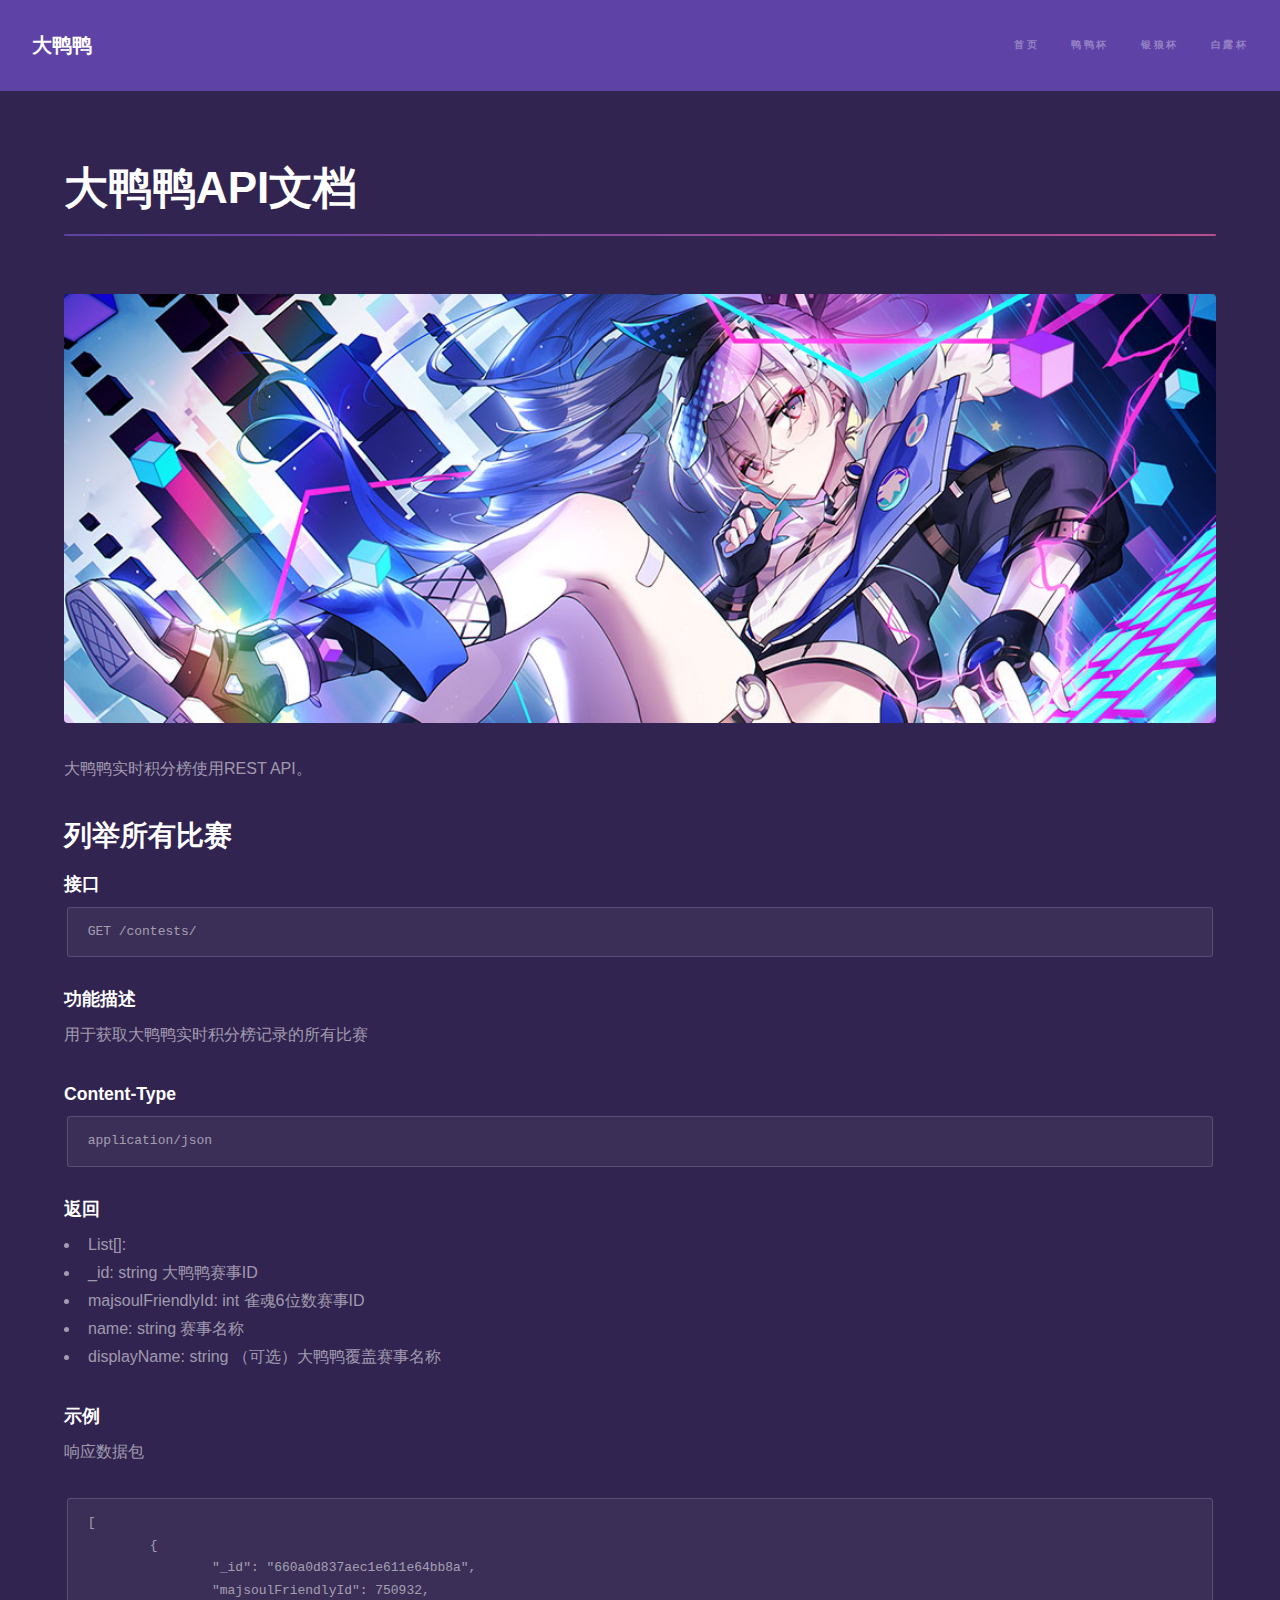
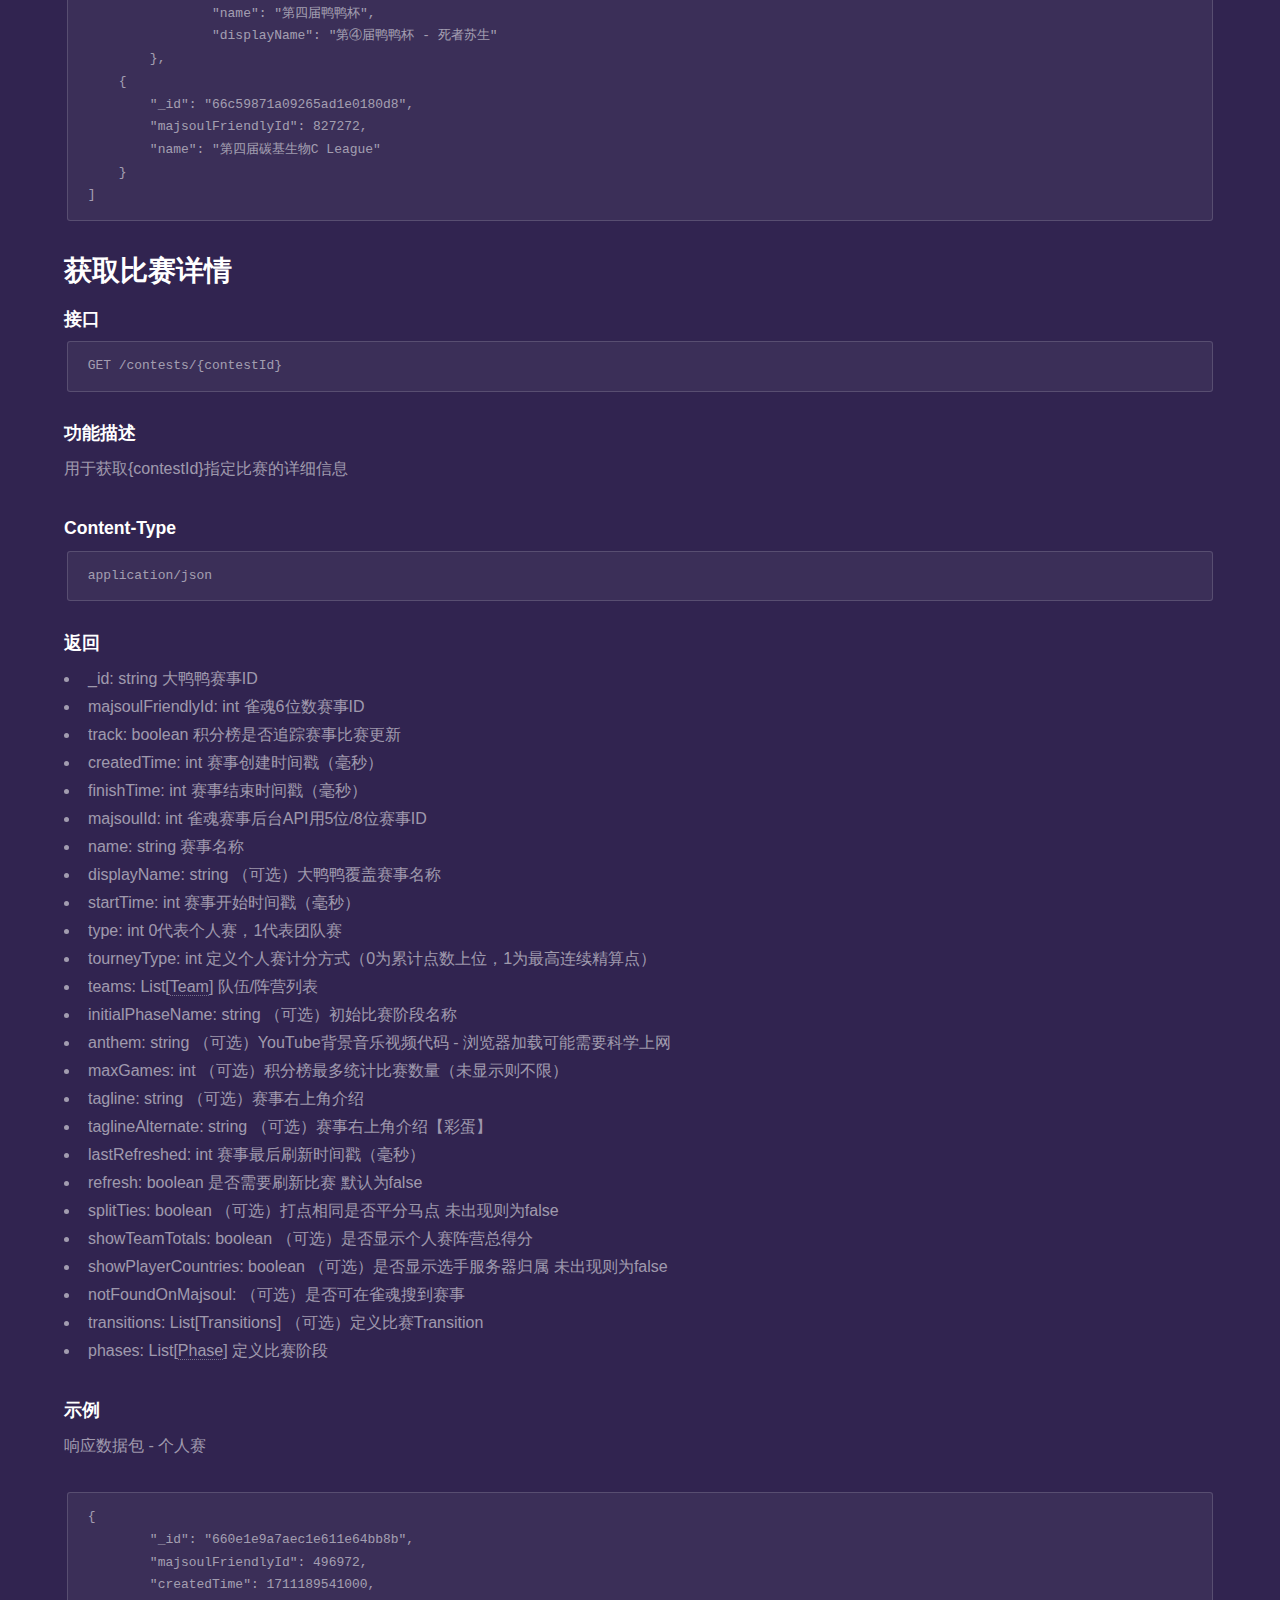
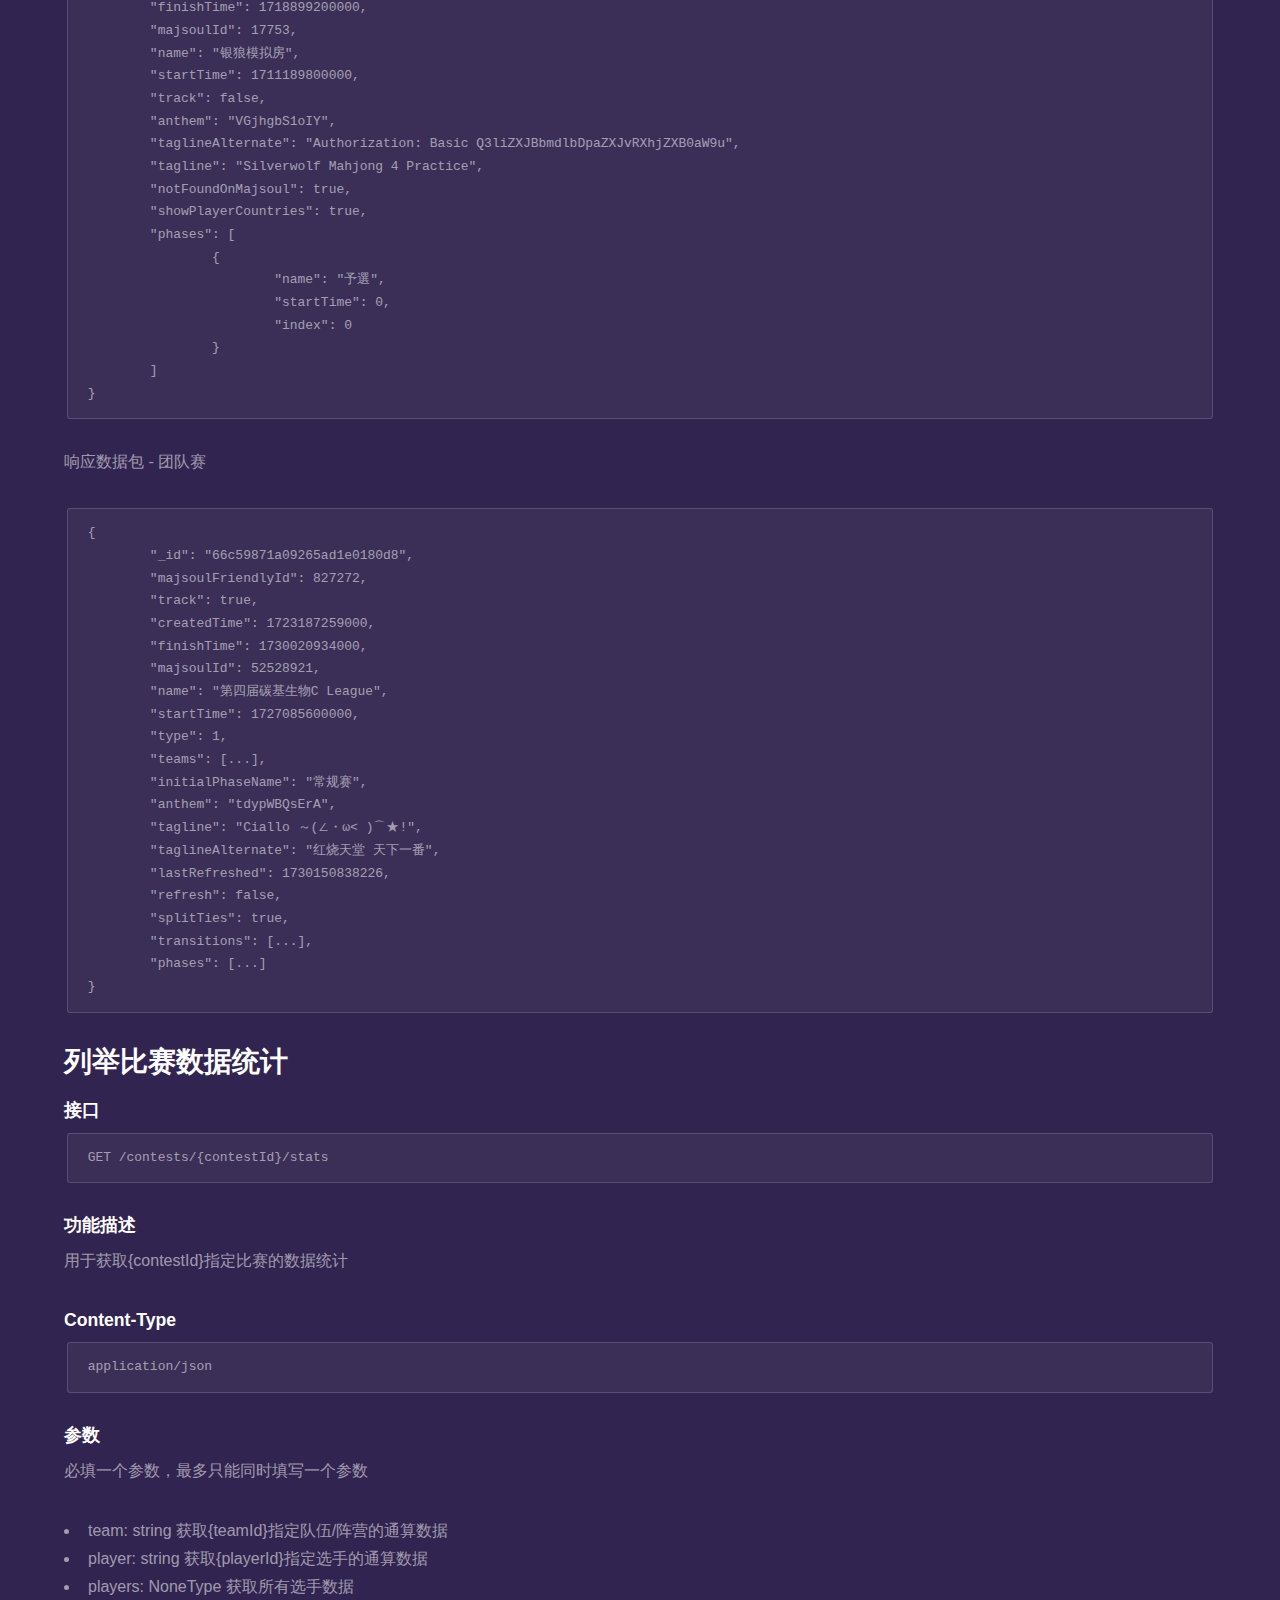
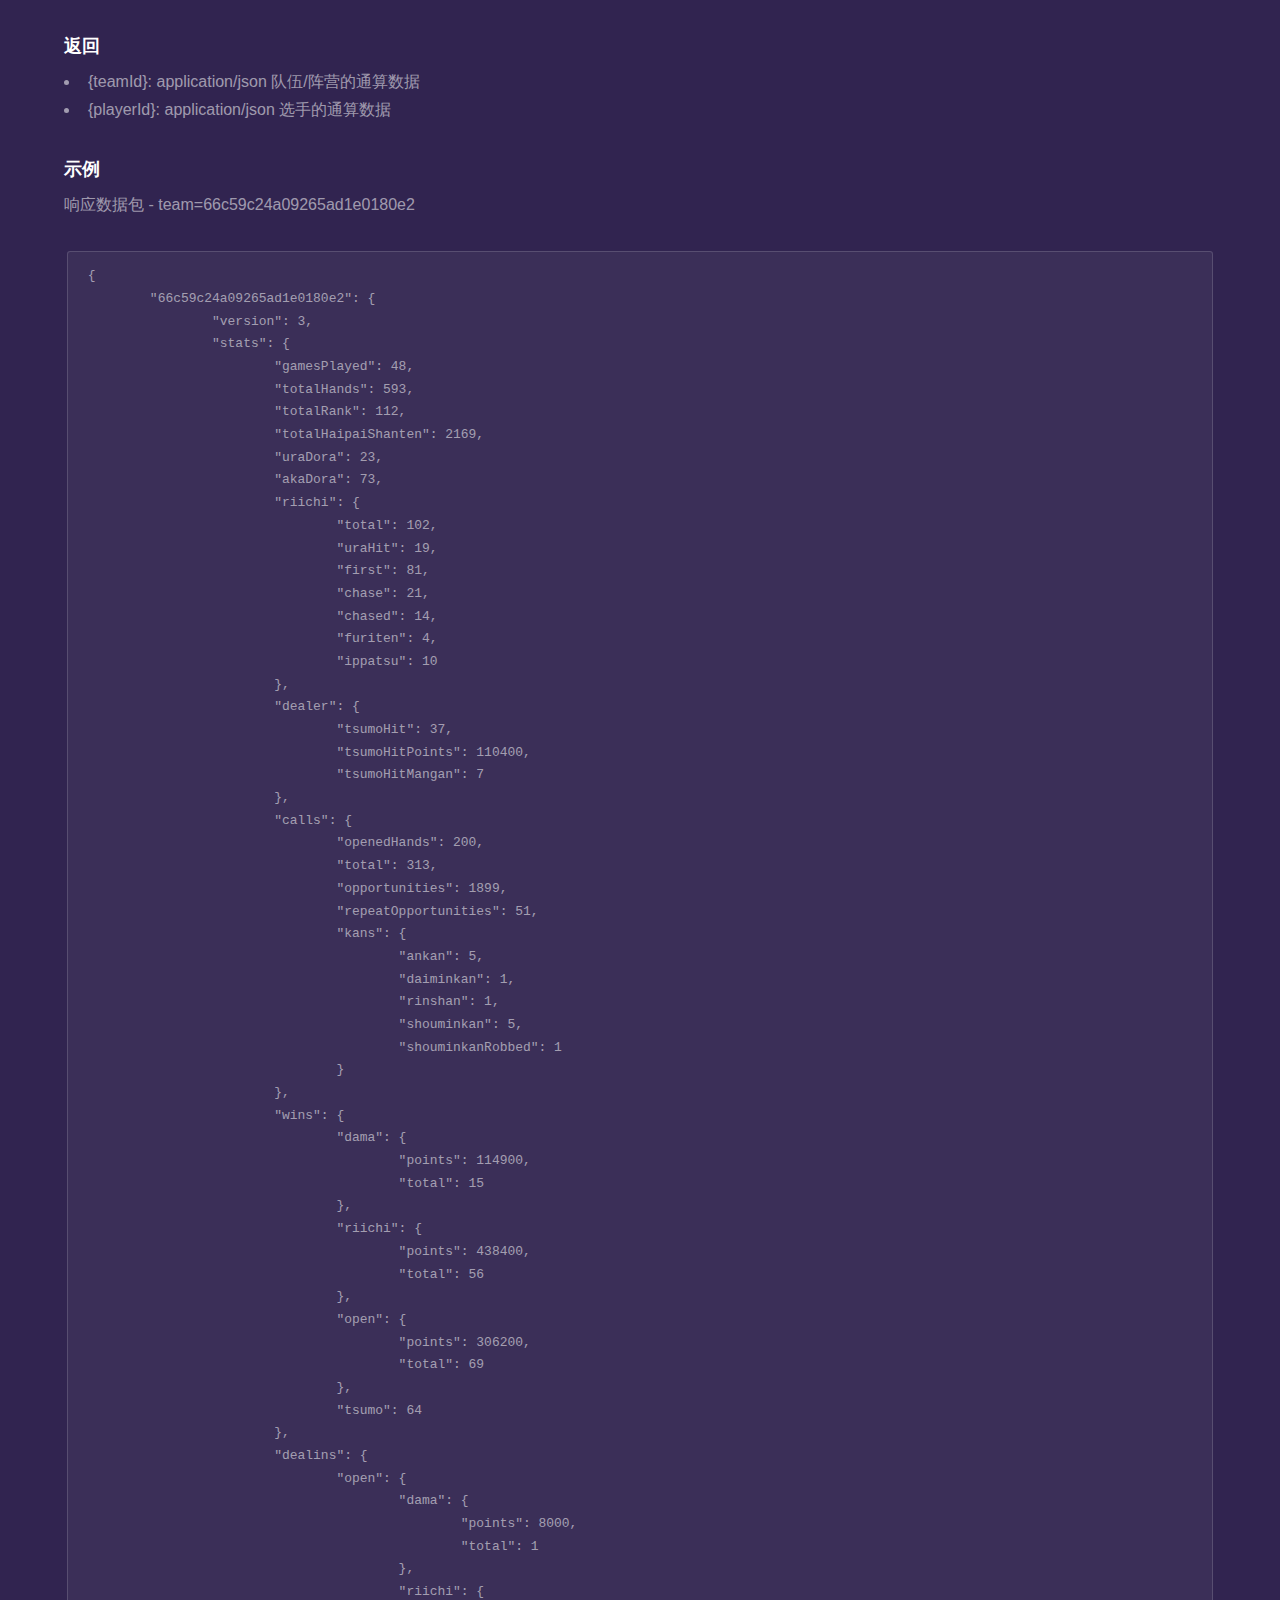
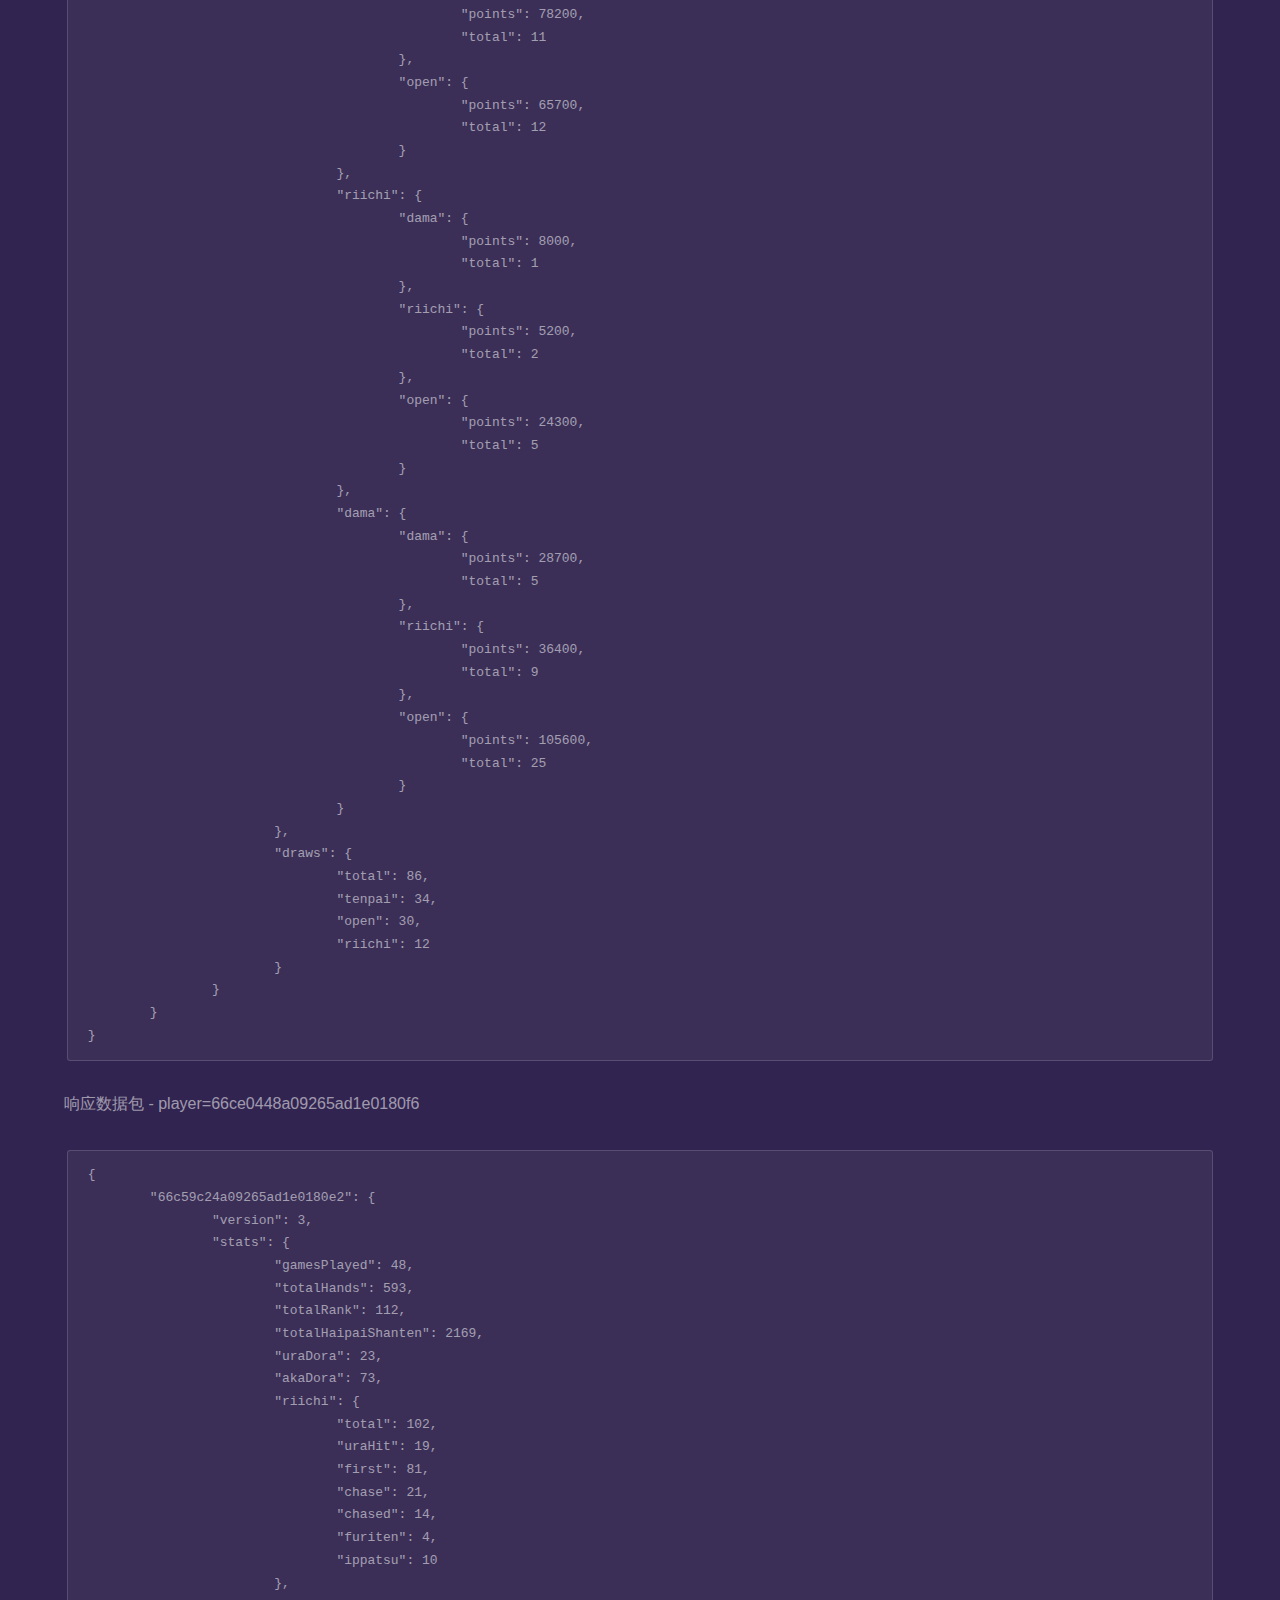
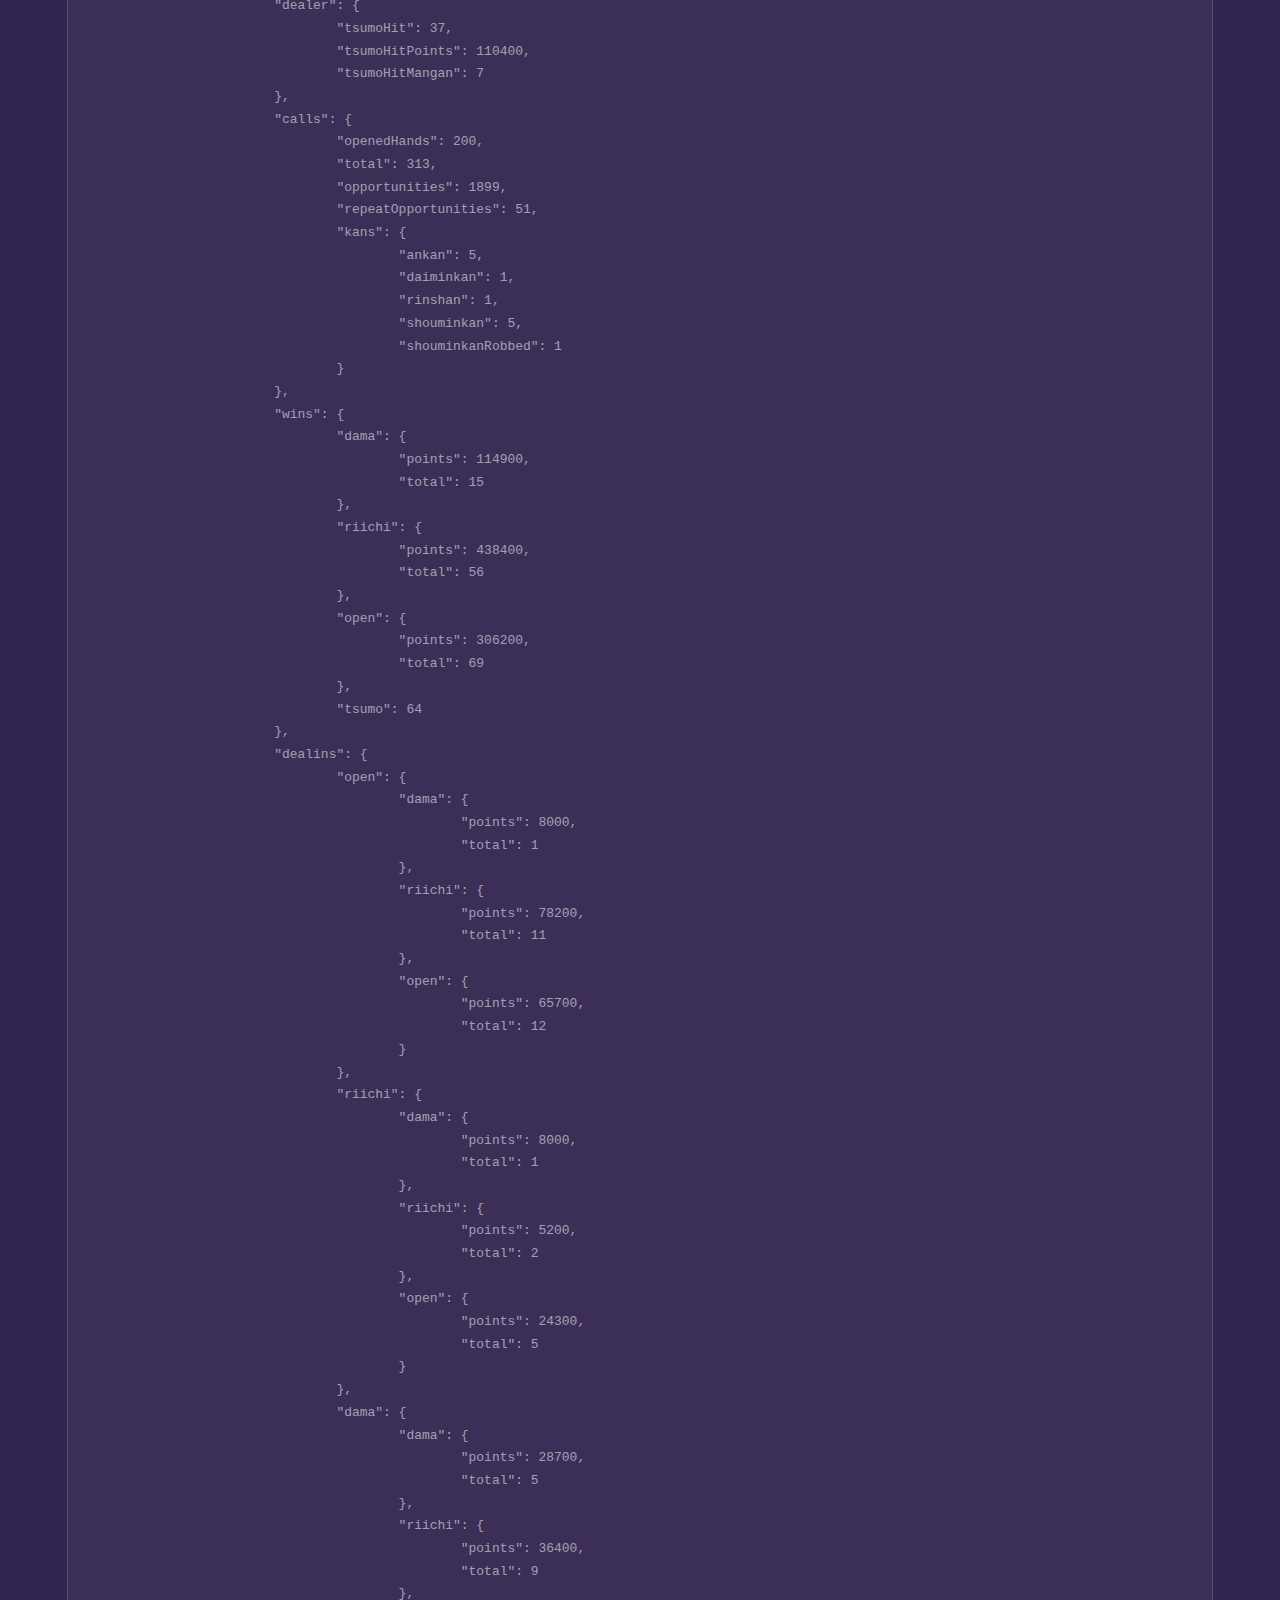
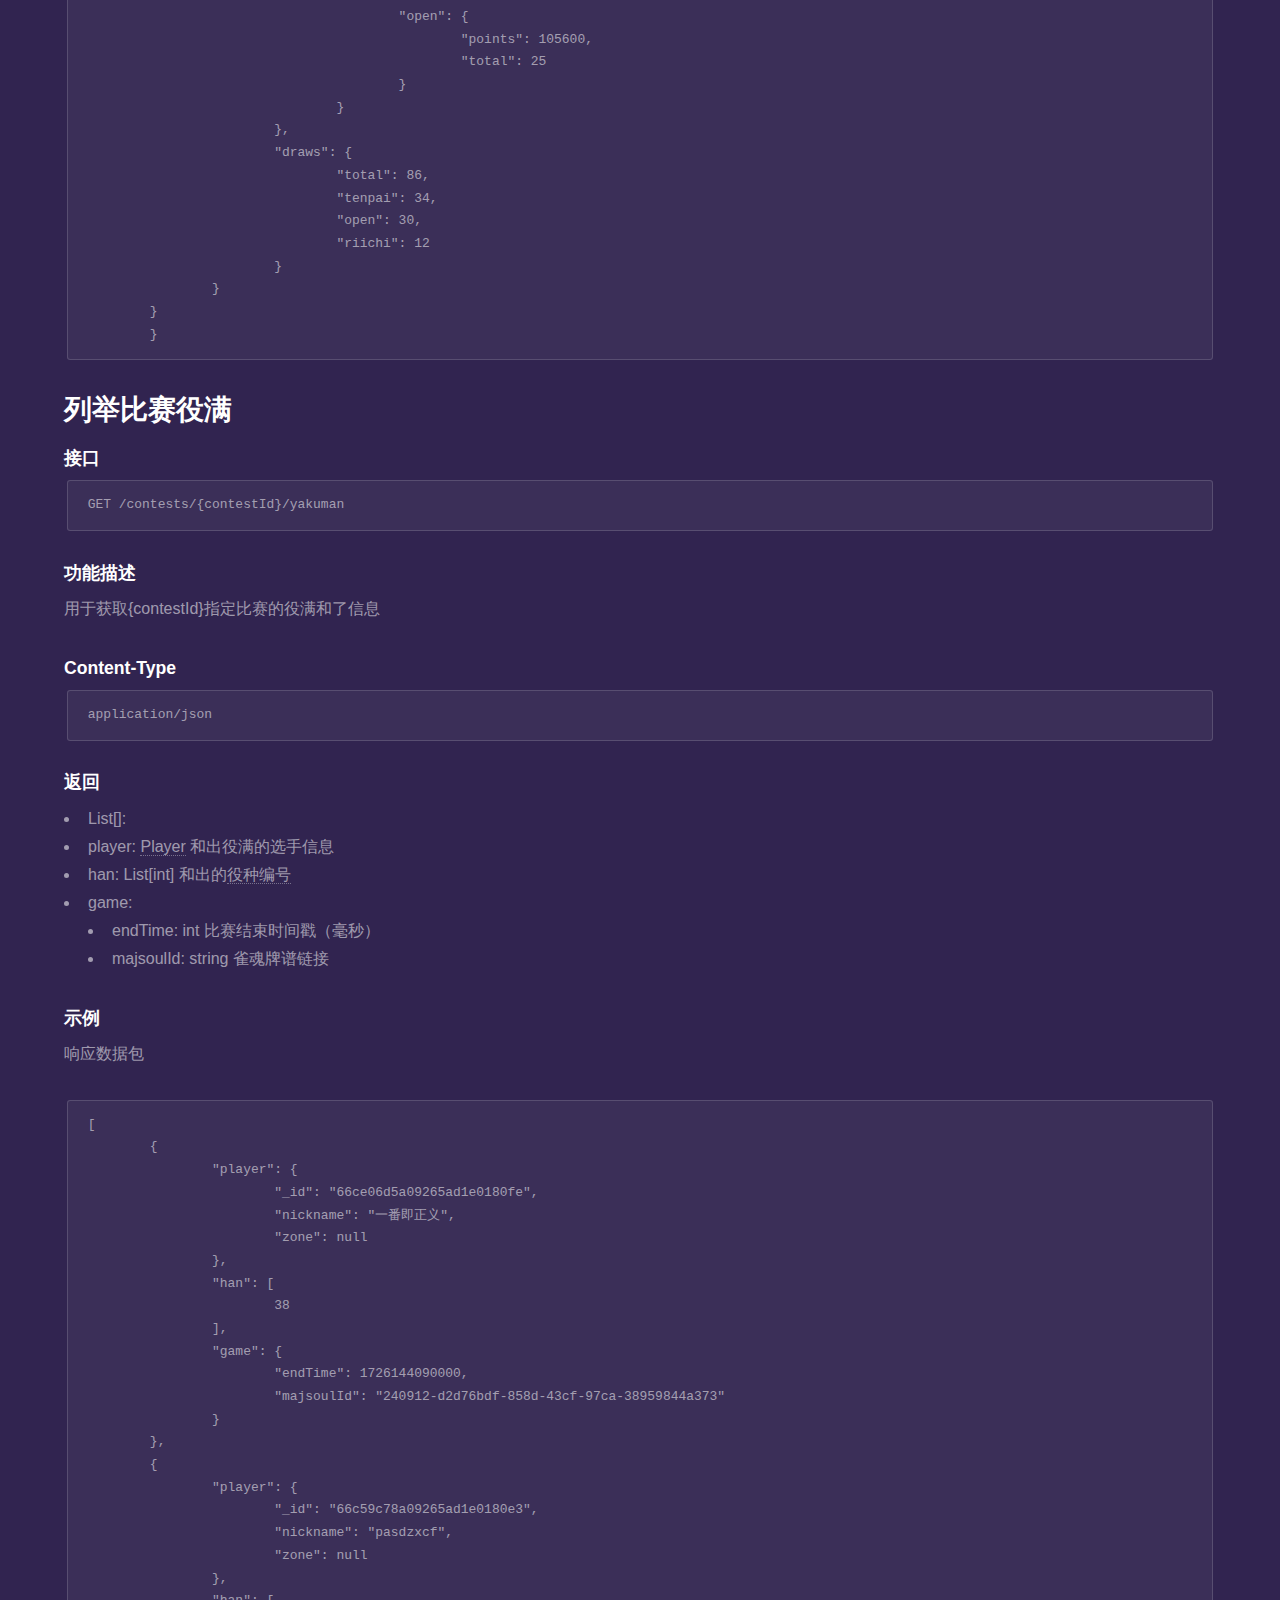
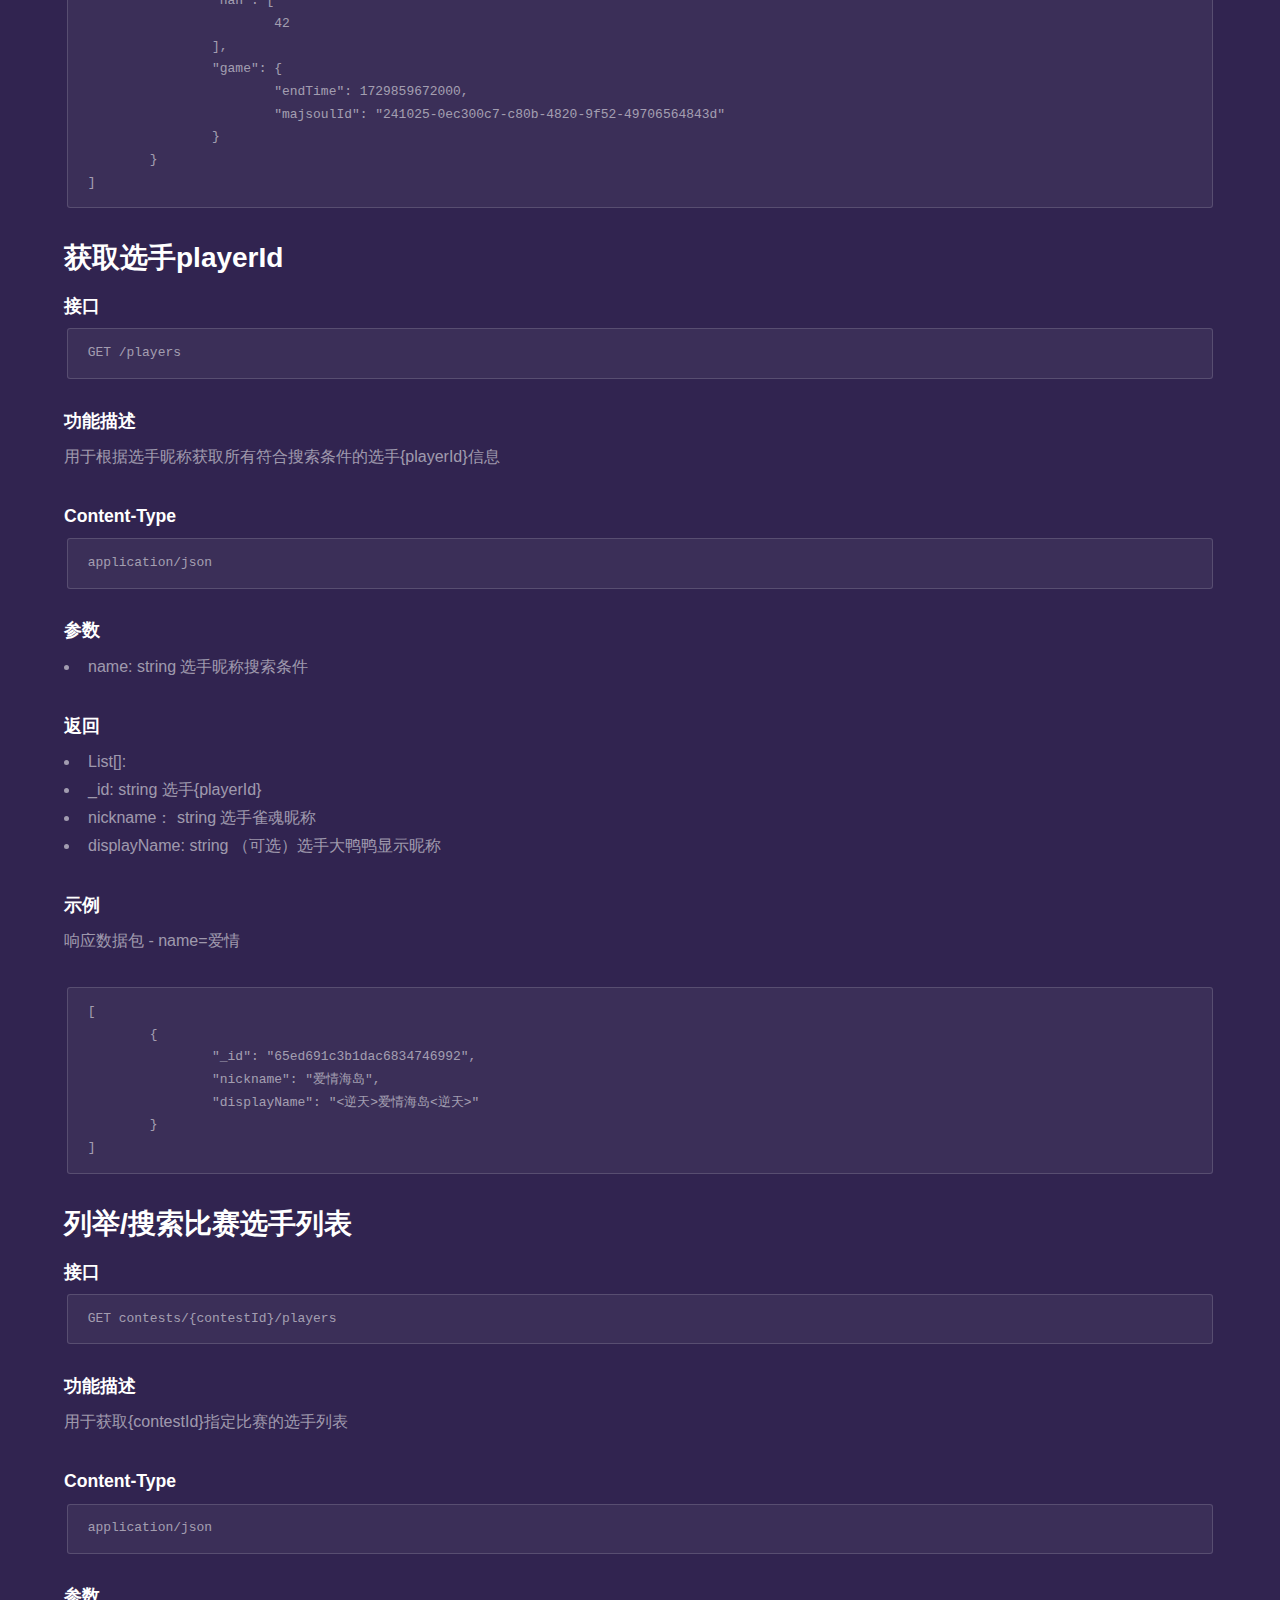
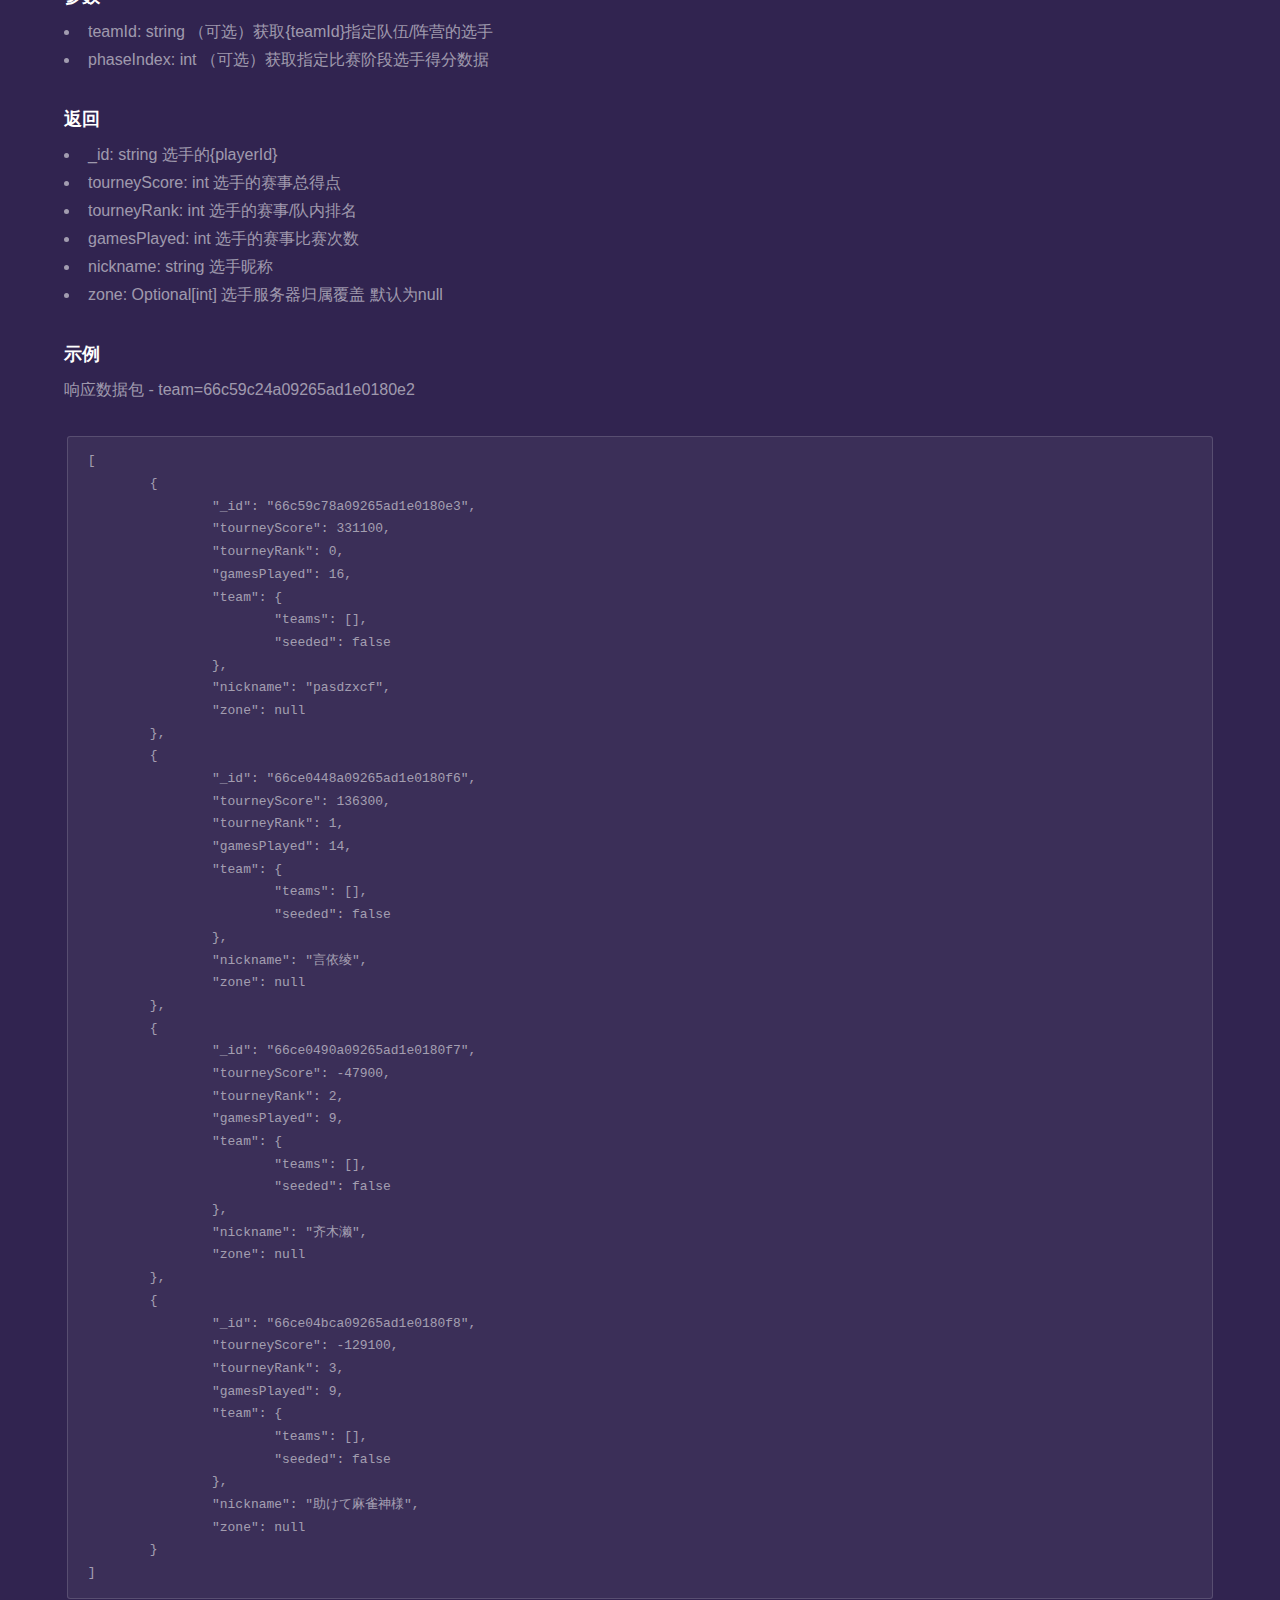
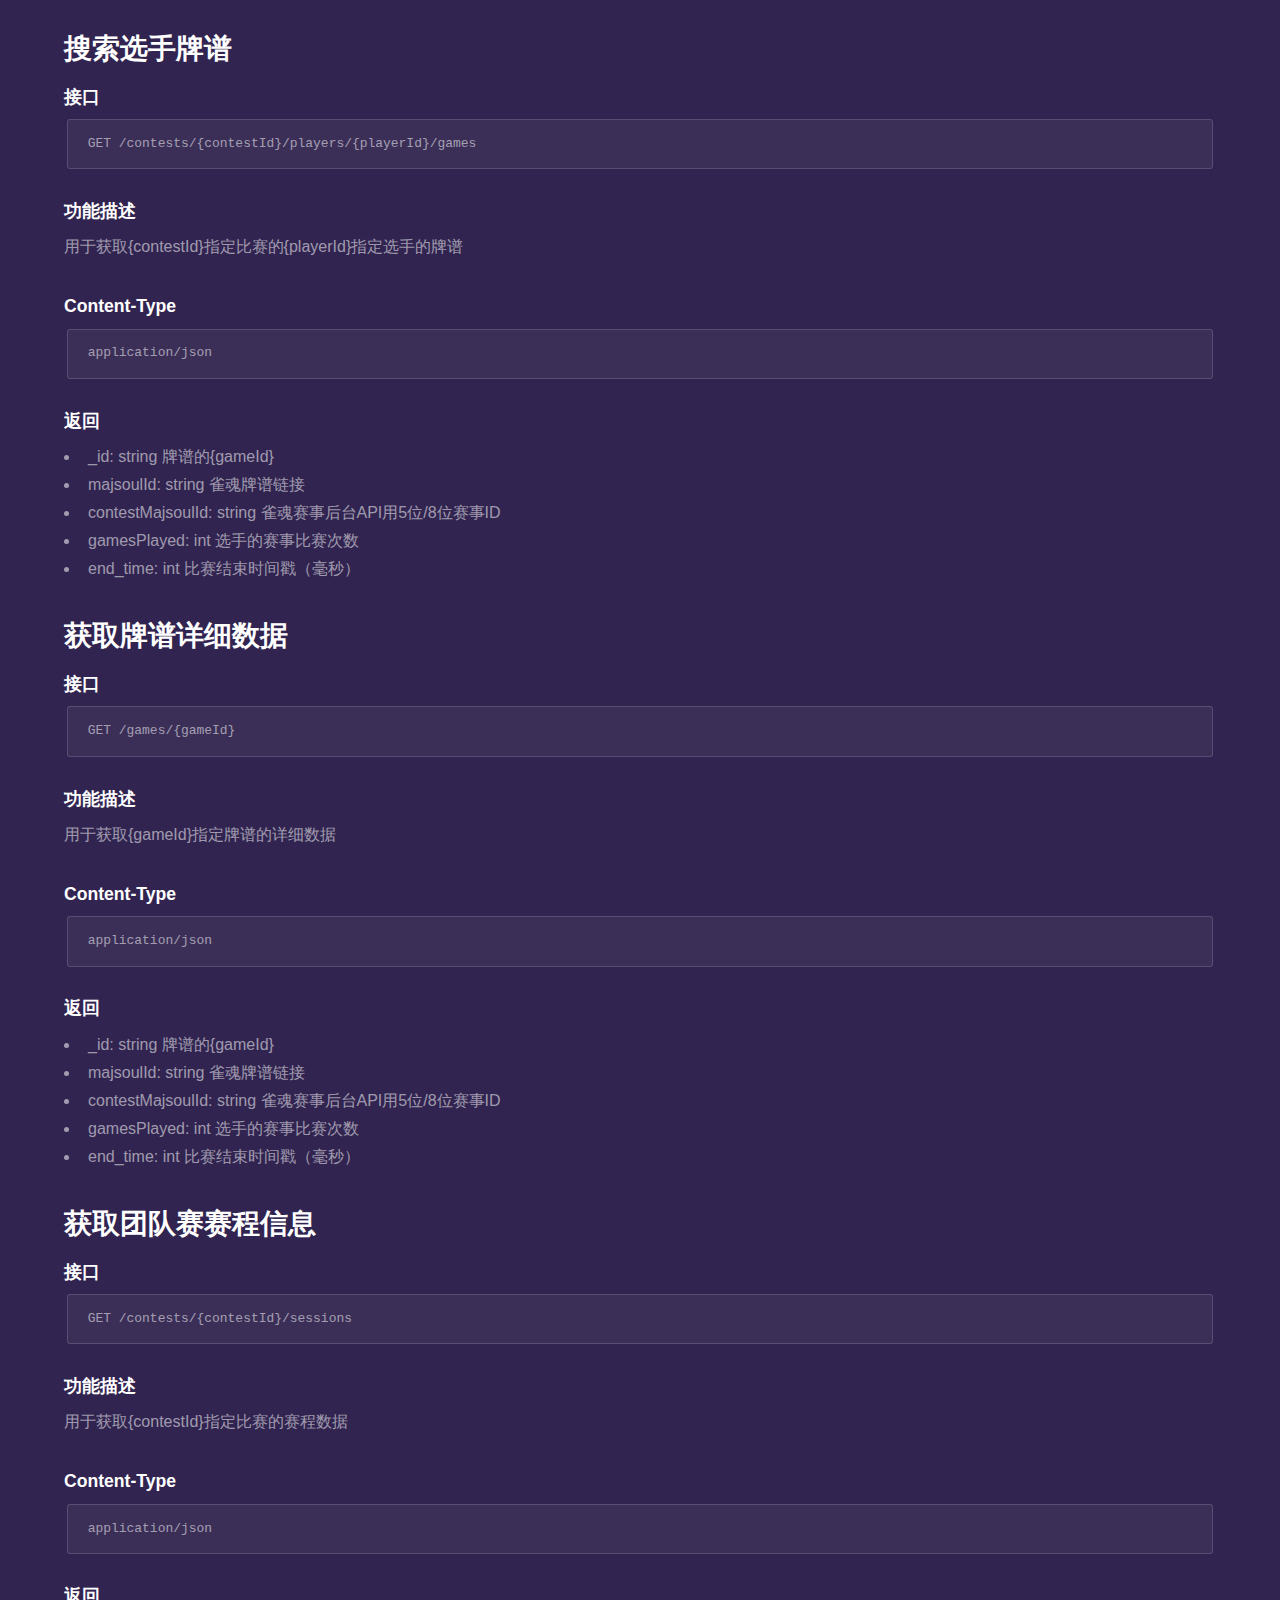
==== commit e9ce0d28: "api doc" ====
--- a/api.html
+++ b/api.html
@@ -35,7 +35,7 @@
 					<section id="main" class="wrapper">
 						<div class="inner">
 							<h1 class="major">大鸭鸭API文档</h1>
-							<span class="image fit"><img src="images/pic04c.jpg" alt="" /></span>
+							<span class="image fit"><img src="images/pic04b.jpg" alt="" /></span>
 							<p>大鸭鸭实时积分榜使用REST API。</p>
 							<h2 id="contests-index">列举所有比赛</h2>
 							<h3>接口</h3>
